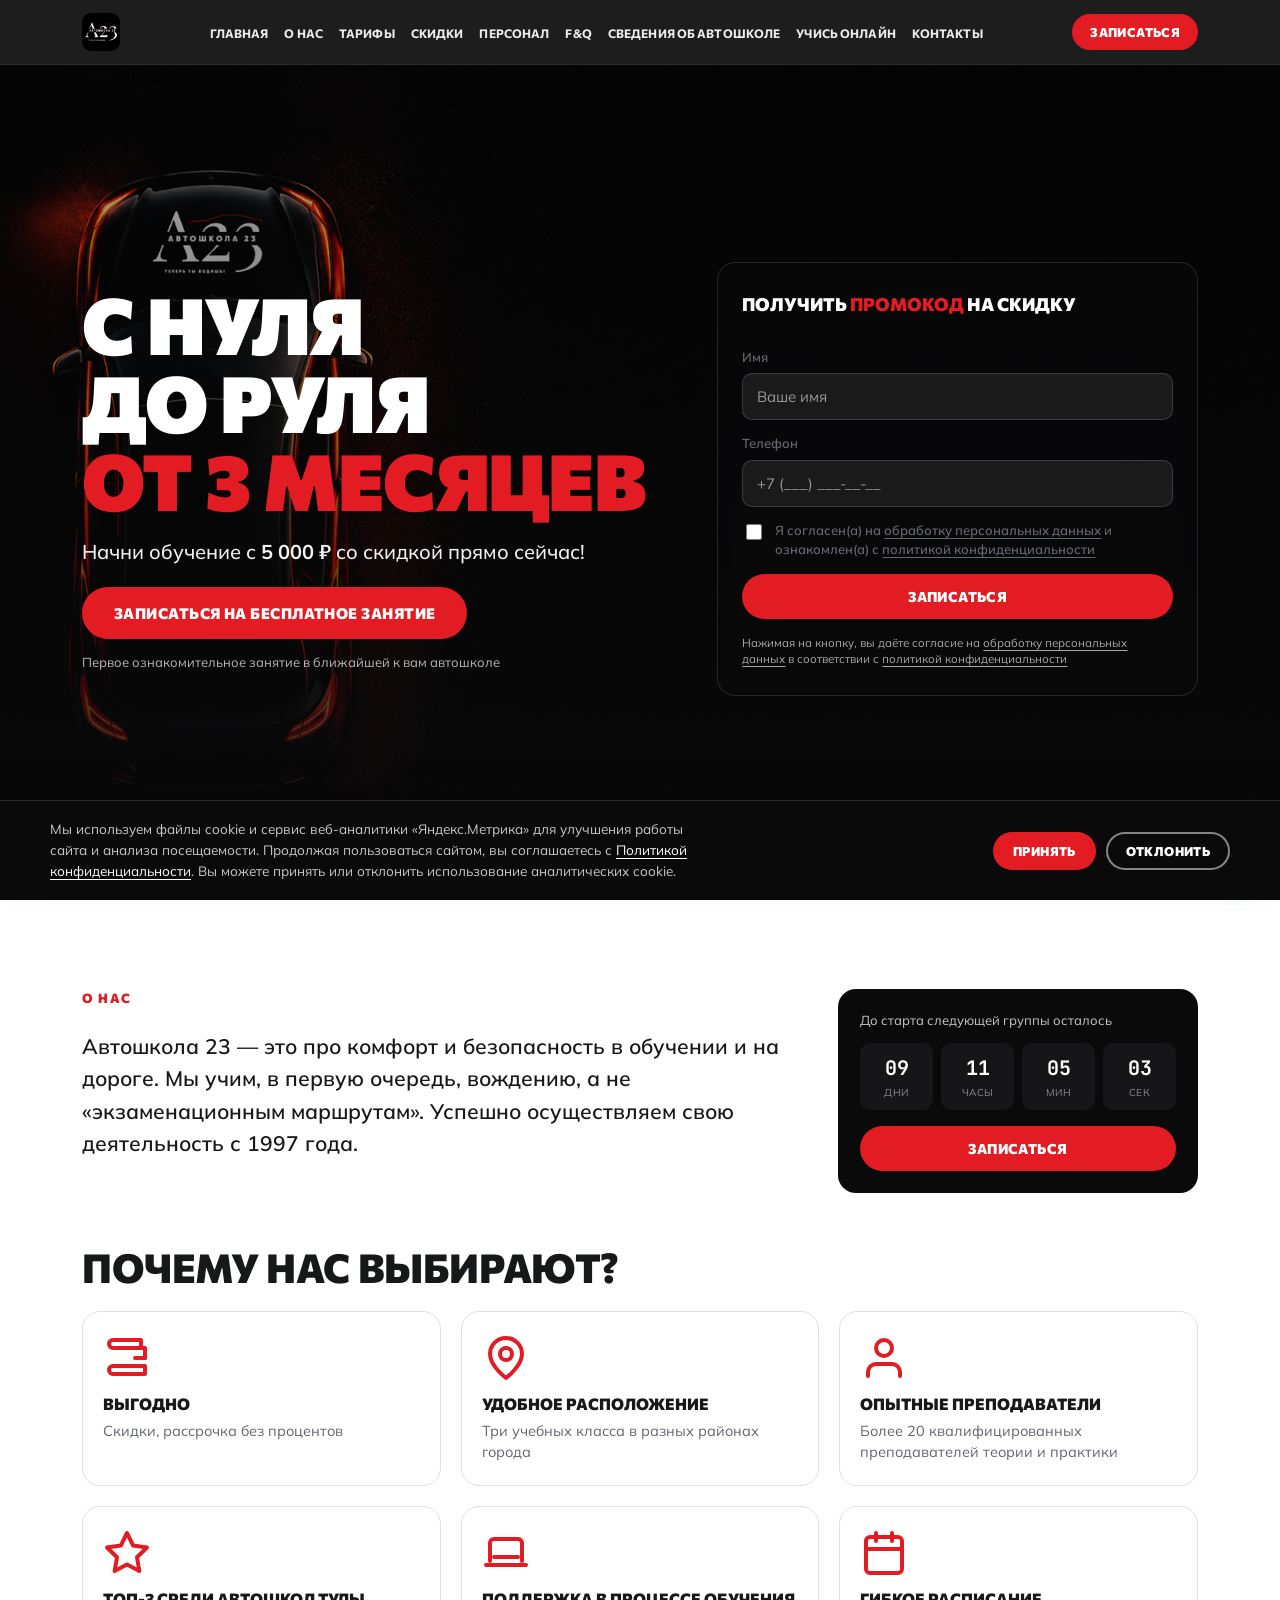
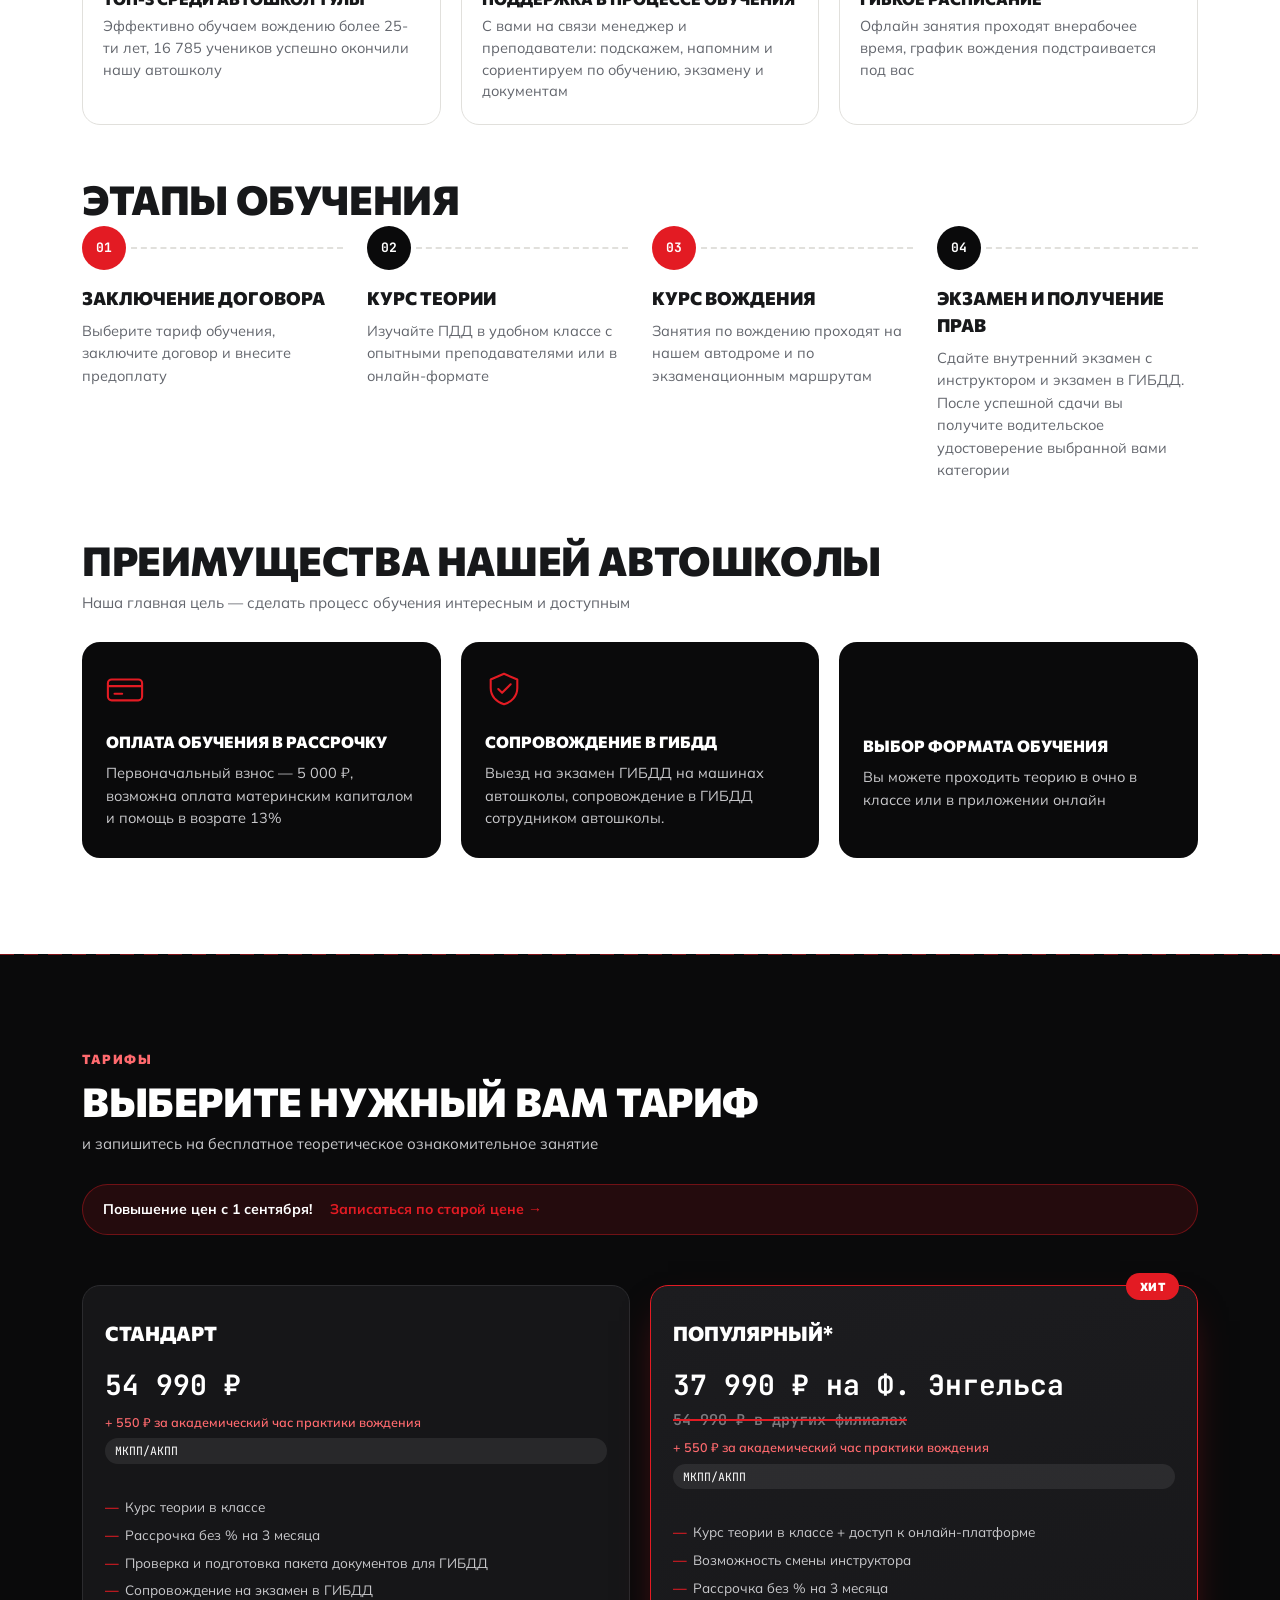
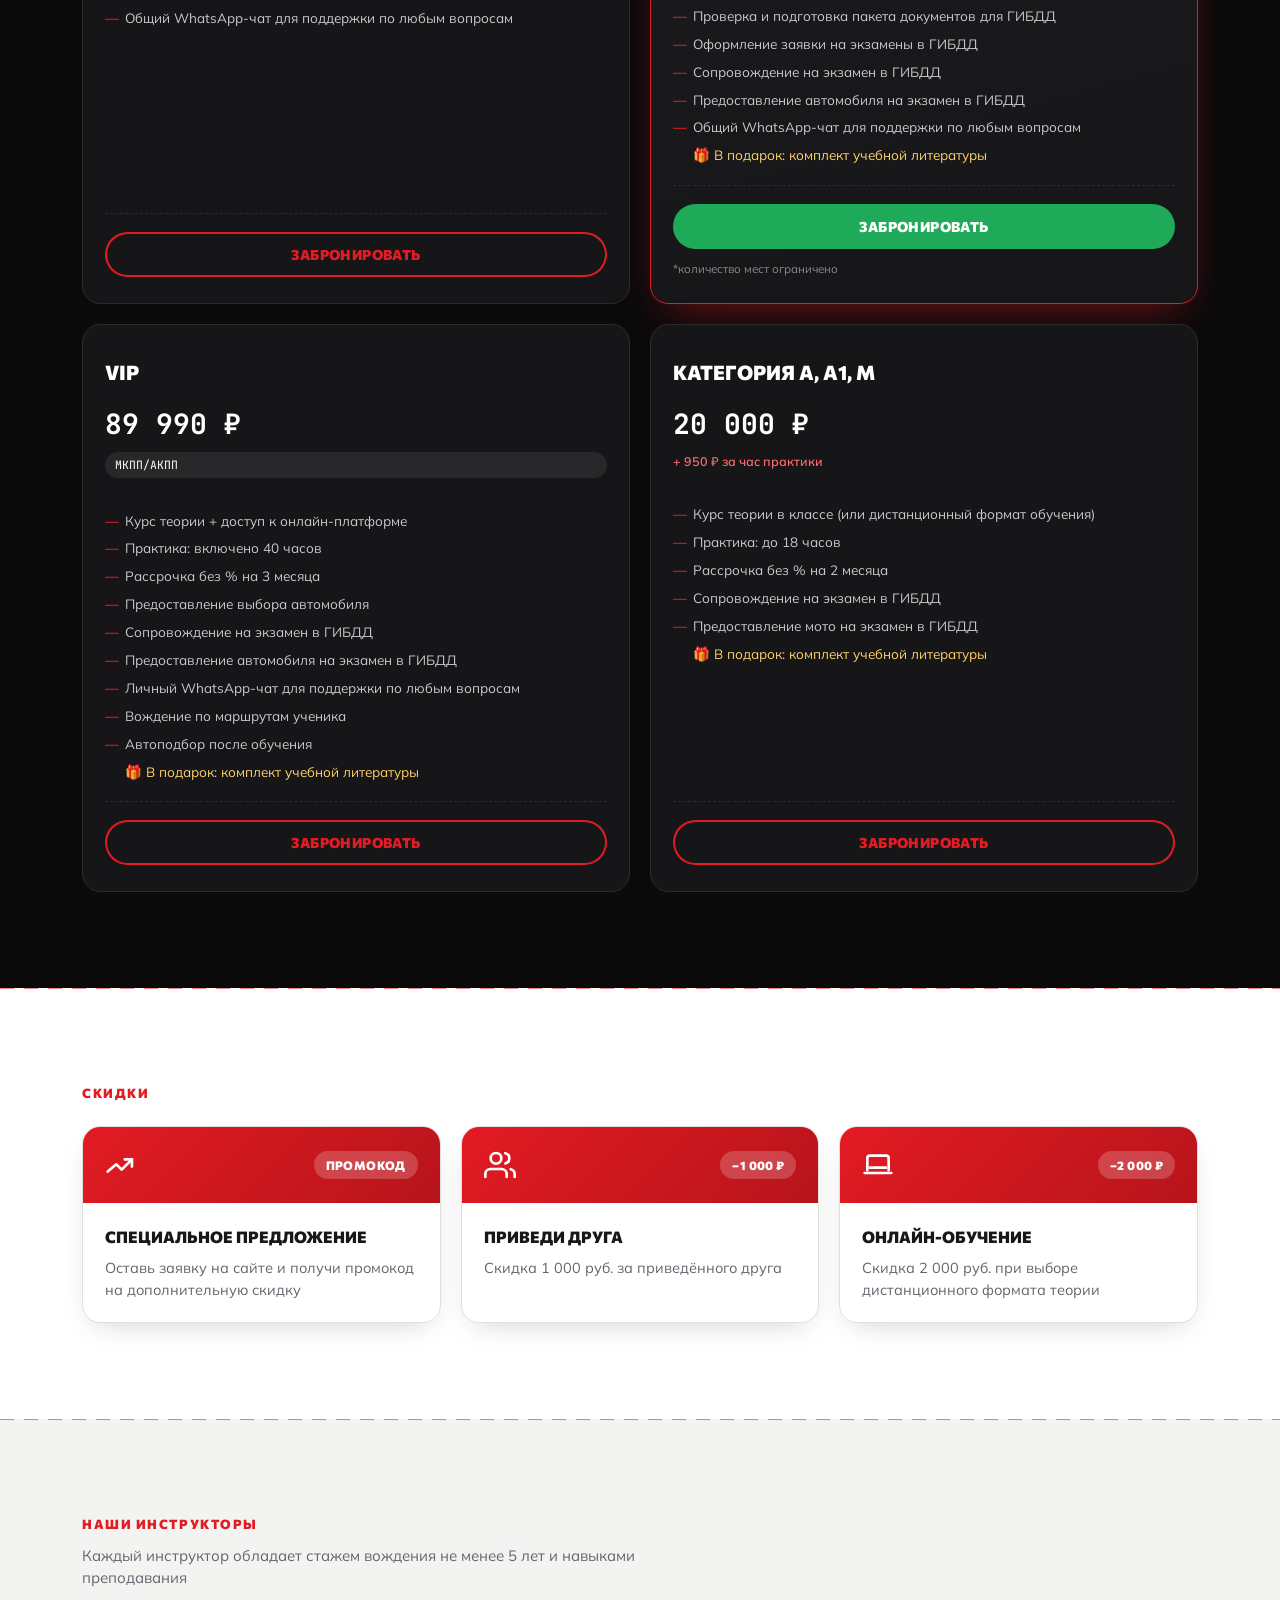
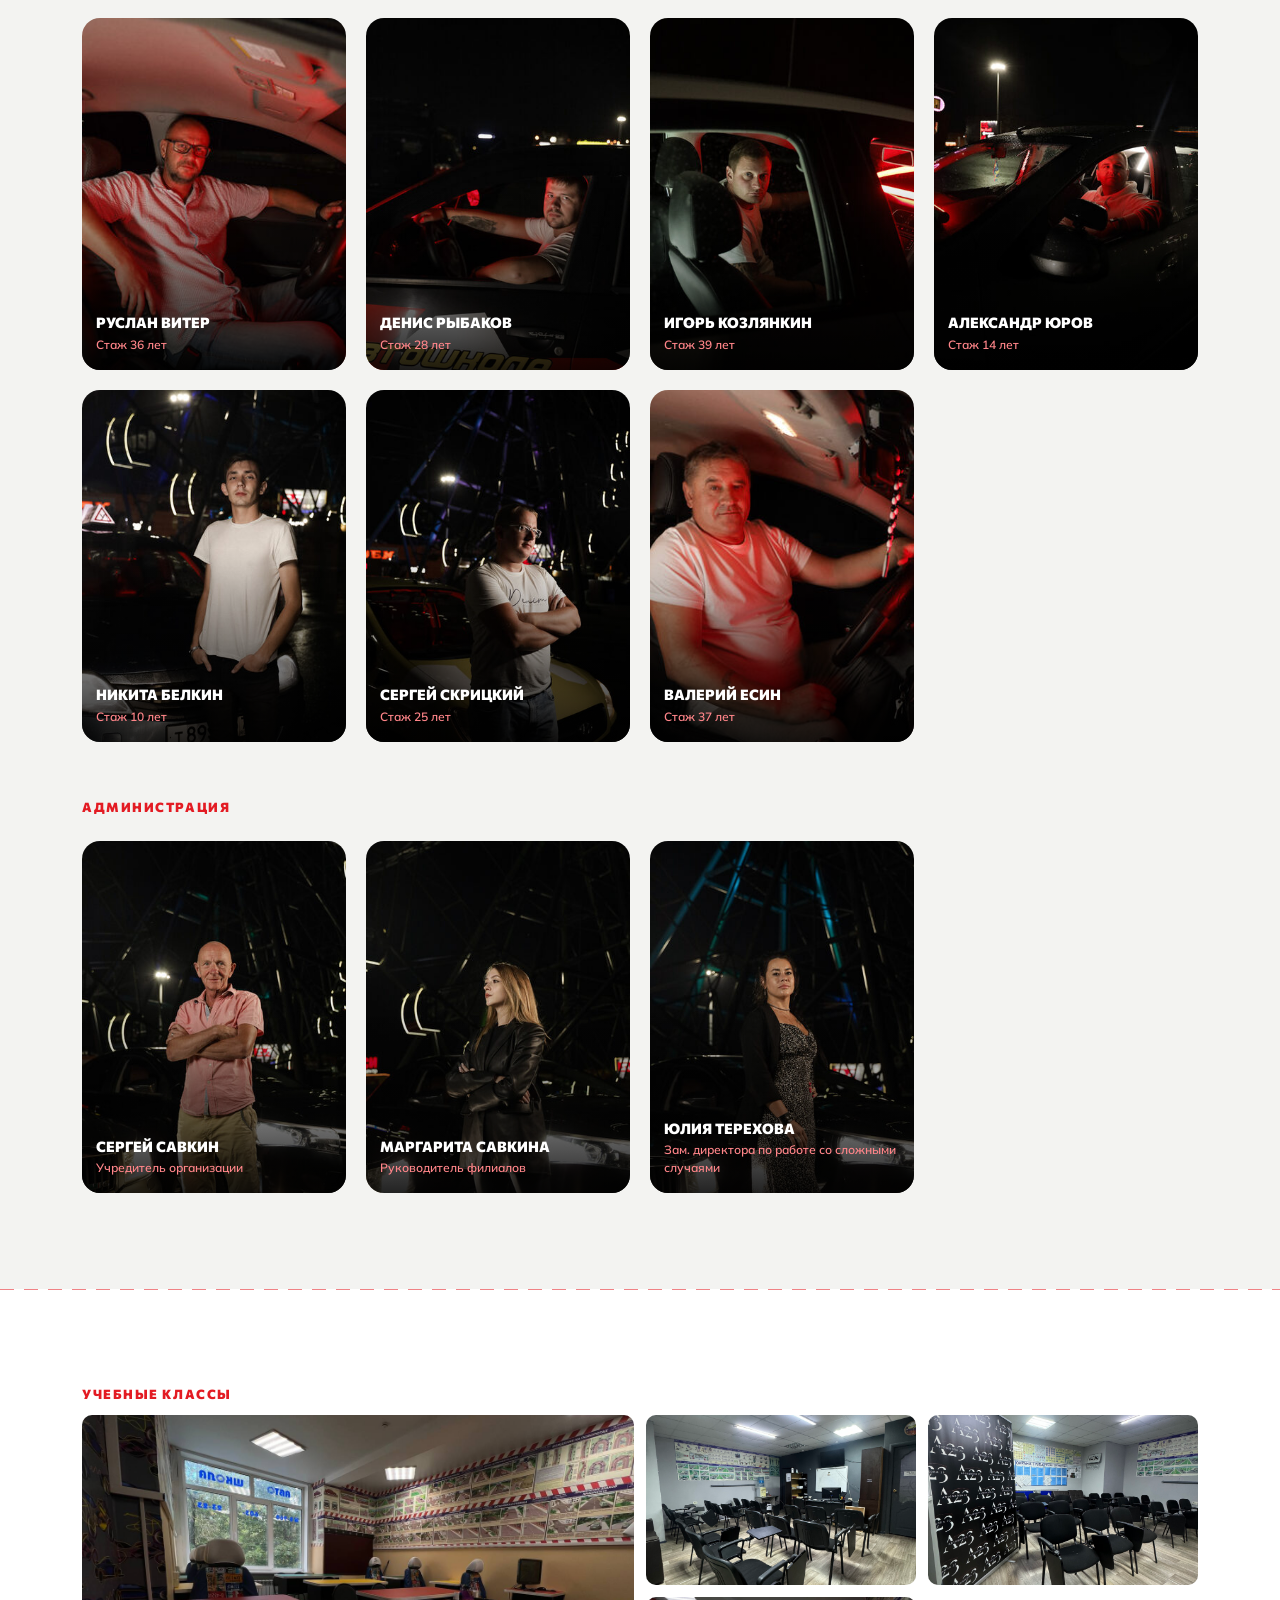
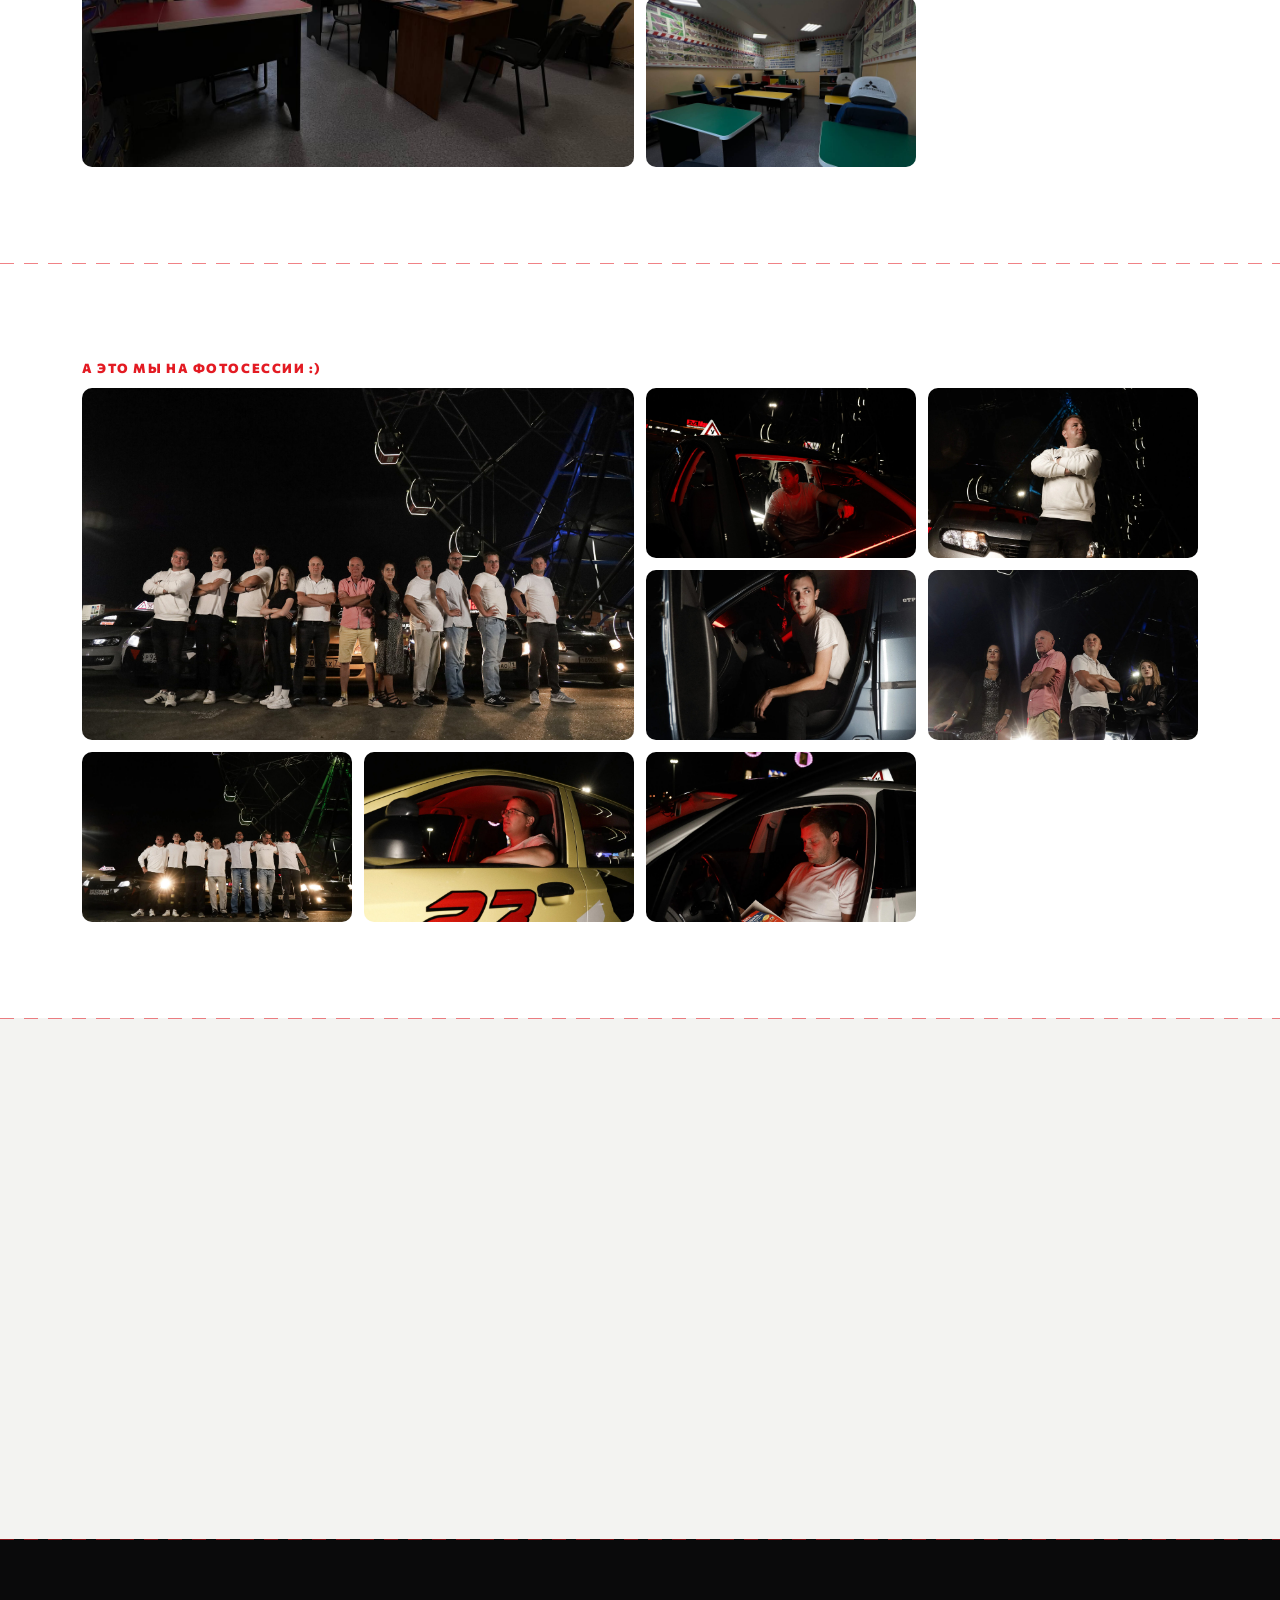
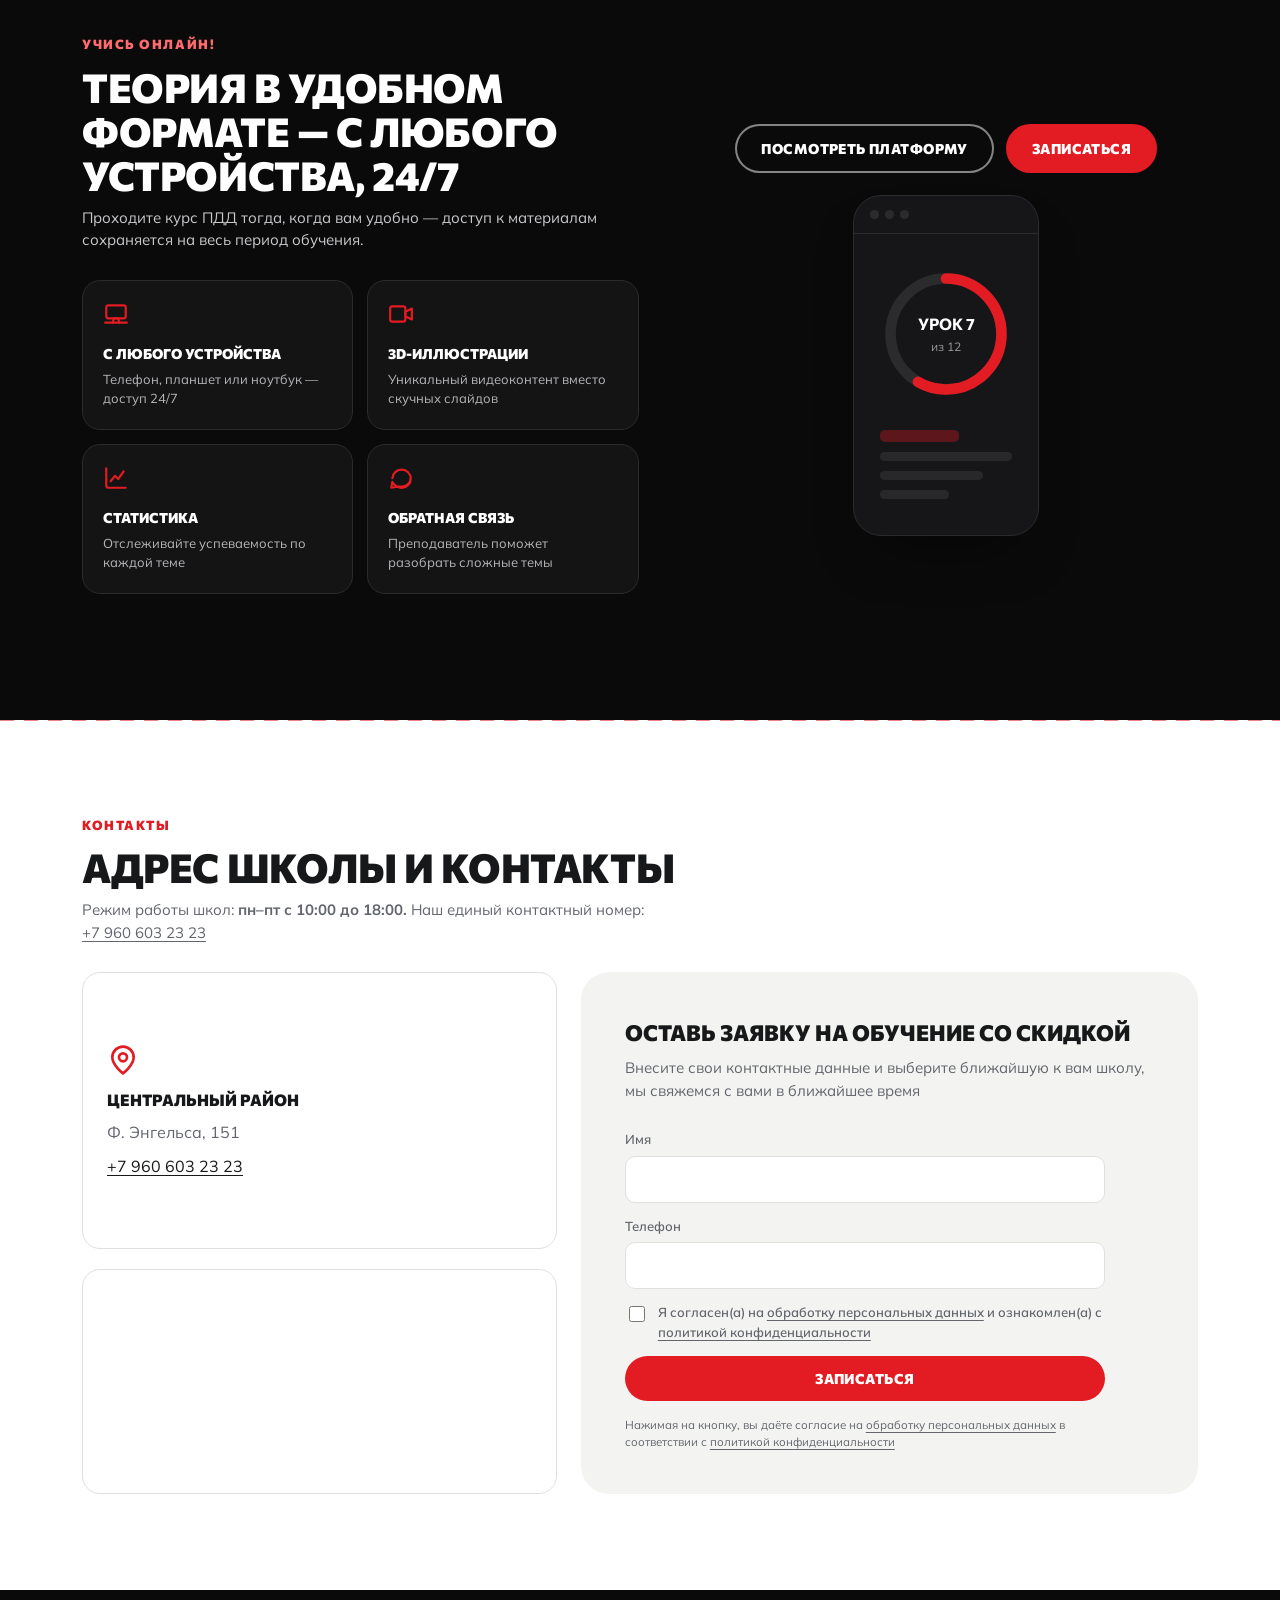
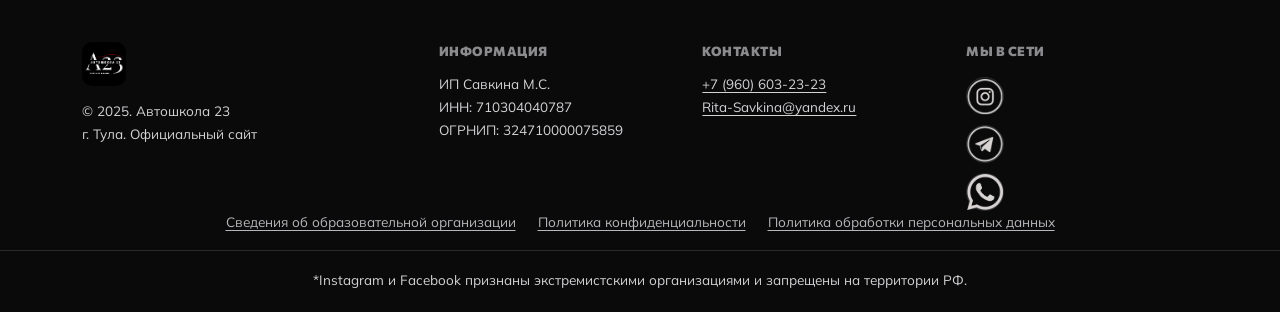
==== index.html @ b5e774eb "Update index.html" ====
<!DOCTYPE html>
<html lang="ru">
<head>
<meta charset="UTF-8">
<meta name="viewport" content="width=device-width, initial-scale=1.0">
<title>Автошкола 23 в Туле. Обучение от 3 000 рублей!</title>
<meta name="description" content="Права категории А, В. Честные цены! Обучение вождению рядом с домом. Рассрочка без переплат. Свой автодром. Высокий % сдачи! Заходи!">

<link rel="icon" type="image/png" sizes="32x32" href="images/favicon/favicon-32x32.png">
<link rel="icon" type="image/png" sizes="16x16" href="images/favicon/favicon-16x16.png">
<link rel="shortcut icon" href="images/favicon/favicon.ico">
<link rel="apple-touch-icon" sizes="180x180" href="images/favicon/apple-touch-icon.png">
<link rel="icon" type="image/png" sizes="192x192" href="images/favicon/android-chrome-192x192.png">
<link rel="icon" type="image/png" sizes="512x512" href="images/favicon/android-chrome-512x512.png">

<link rel="preconnect" href="https://fonts.googleapis.com">
<link rel="preconnect" href="https://fonts.gstatic.com" crossorigin>
<link href="https://fonts.googleapis.com/css2?family=Commissioner:wght@800&family=Mulish:ital,wght@0,400;0,500;0,600;0,700;0,800;0,900;1,600&family=JetBrains+Mono:wght@500;700&display=swap" rel="stylesheet">

<link rel="stylesheet" href="style.css">
</head>
<body>

<!-- ============ ШАПКА / НАВИГАЦИЯ ============ -->
<header class="site-header" id="site-header">
  <div class="container header-row">
    <a href="#home" class="brand" aria-label="Автошкола 23 — на главную">
      <img src="images/logo.png" alt="Автошкола 23" class="brand-logo">
    </a>

    <nav class="nav" id="nav">
      <ul class="nav-list">
        <li><a href="#home" class="nav-link">Главная</a></li>
        <li><a href="#about" class="nav-link">О нас</a></li>
        <li><a href="#tariffs" class="nav-link">Тарифы</a></li>
        <li><a href="#discounts" class="nav-link">Скидки</a></li>
        <li><a href="#instructors" class="nav-link">Персонал</a></li>
        <li><a href="#faq" class="nav-link">F&amp;Q</a></li>
        <li><a href="info.html" class="nav-link">Сведения об автошколе</a></li>
        <li><a href="#online" class="nav-link">Учись онлайн</a></li>
        <li><a href="#contacts" class="nav-link">Контакты</a></li>
      </ul>
    </nav>

    <div class="header-actions">
      <button class="btn btn-red header-cta" data-open-modal="booking">Записаться</button>
      <button class="burger" id="burger" aria-label="Открыть меню" aria-expanded="false">
        <span></span><span></span><span></span>
      </button>
    </div>
  </div>
</header>

<!-- Мобильное меню -->
<div class="mobile-nav" id="mobile-nav">
  <ul>
    <li><a href="#home" class="nav-link">Главная</a></li>
    <li><a href="#about" class="nav-link">О нас</a></li>
    <li><a href="#tariffs" class="nav-link">Тарифы</a></li>
    <li><a href="#discounts" class="nav-link">Скидки</a></li>
    <li><a href="#instructors" class="nav-link">Инструкторы</a></li>
    <li><a href="#faq" class="nav-link">F&amp;Q</a></li>
    <li><a href="info.html" class="nav-link">Сведения об автошколе</a></li>
    <li><a href="#online" class="nav-link">Учись онлайн</a></li>
    <li><a href="#contacts" class="nav-link">Контакты</a></li>
  </ul>
  <div class="mobile-nav-foot">
    <a href="tel:+79606032323">+7 (960) 603-23-23</a>
    <div class="social-row">
      <a href="https://t.me/drivingschool23" aria-label="Telegram" target="_blank" rel="noopener">TG</a>
      <a href="https://wa.me/79606032323" aria-label="WhatsApp" target="_blank" rel="noopener">WA</a>
      <a href="https://instagram.com/autoschool23" aria-label="Instagram" target="_blank" rel="noopener">IG</a>
    </div>
  </div>
</div>
<div class="scrim" id="scrim"></div>

<main>

<!-- ============ ГЛАВНАЯ / HERO ============ -->
<section class="hero" id="home">
  <div class="hero-bg" style="background-image:url('images/hero.png');"></div>
  <div class="hero-overlay"></div>
  <div class="container hero-inner">
    <div class="hero-text">
      <h1 class="hero-title">С НУЛЯ<br>ДО РУЛЯ<br><span class="text-red">ОТ 3 МЕСЯЦЕВ</span></h1>
      <p class="hero-sub">Начни обучение с <strong>5&nbsp;000&nbsp;₽</strong> со скидкой прямо сейчас!</p>
      <button class="btn btn-red btn-lg" data-open-modal="hero">Записаться на бесплатное занятие</button>
      <p class="hero-note">Первое ознакомительное занятие в ближайшей к вам автошколе</p>
    </div>
    <div class="hero-form">
      <form class="lead-form" data-form="hero">
        <h3 class="hero-form-title">ПОЛУЧИТЬ <span class="text-red">ПРОМОКОД</span> НА СКИДКУ</h3>
        <label>Имя<input type="text" name="name" required placeholder="Ваше имя"></label>
        <label>Телефон<input type="tel" name="phone" required placeholder="+7 (___) ___-__-__"></label>
        <label class="checkbox-row"><input type="checkbox" required><span>Я согласен(а) на <a href="personal-data-policy.html" target="_blank" rel="noopener" class="link-underline">обработку персональных данных</a> и ознакомлен(а) с <a href="privacy-policy.html" target="_blank" rel="noopener" class="link-underline">политикой конфиденциальности</a></span></label>
        <button type="submit" class="btn btn-red btn-block">Записаться</button>
        <p class="consent-note">Нажимая на кнопку, вы даёте согласие на <a href="personal-data-policy.html" target="_blank" rel="noopener" class="link-underline">обработку персональных данных</a> в соответствии с <a href="privacy-policy.html" target="_blank" rel="noopener" class="link-underline">политикой конфиденциальности</a></p>
      </form>
    </div>
  </div>
</section>

<!-- ============ О НАС ============ -->
<section class="section" id="about">
  <div class="container reveal about-top">
    <div class="about-intro">
      <p class="eyebrow">О нас</p>
      <p class="lede">Автошкола 23 — это про комфорт и безопасность в обучении и на дороге. Мы учим, в первую очередь, вождению, а не «экзаменационным маршрутам». Успешно осуществляем свою деятельность с 1997&nbsp;года.</p>
    </div>
    <div class="countdown" id="countdown" data-target="">
      <div class="countdown-label">До старта следующей группы осталось</div>
      <div class="countdown-grid">
        <div class="countdown-cell"><span data-cd="days">00</span><small>дни</small></div>
        <div class="countdown-cell"><span data-cd="hours">00</span><small>часы</small></div>
        <div class="countdown-cell"><span data-cd="minutes">00</span><small>мин</small></div>
        <div class="countdown-cell"><span data-cd="seconds">00</span><small>сек</small></div>
      </div>
      <button class="btn btn-red btn-block" data-open-modal="a23">Записаться</button>
    </div>
  </div>

  <div class="container reveal">
    <h2 class="h2">Почему нас выбирают?</h2>
    <div class="grid grid-why">
      <div class="why-card">
        <svg class="why-icon" viewBox="0 0 24 24" fill="none" stroke="#E31B23" stroke-width="2" stroke-linecap="round" stroke-linejoin="round"><path d="M21 12V7H5a2 2 0 0 1 0-4h14v4"/><path d="M21 16v4H5a2 2 0 0 1 0-4h14Z"/><path d="M16 12h5"/></svg>
        <h3>Выгодно</h3>
        <p>Скидки, рассрочка без процентов</p>
      </div>
      <div class="why-card">
        <svg class="why-icon" viewBox="0 0 24 24" fill="none" stroke="#E31B23" stroke-width="2" stroke-linecap="round" stroke-linejoin="round"><path d="M20 10c0 6-8 12-8 12s-8-6-8-12a8 8 0 0 1 16 0Z"/><circle cx="12" cy="10" r="3"/></svg>
        <h3>Удобное расположение</h3>
        <p>Три учебных класса в разных районах города</p>
      </div>
      <div class="why-card">
        <svg class="why-icon" viewBox="0 0 24 24" fill="none" stroke="#E31B23" stroke-width="2" stroke-linecap="round" stroke-linejoin="round"><path d="M20 21v-2a4 4 0 0 0-4-4H8a4 4 0 0 0-4 4v2"/><circle cx="12" cy="7" r="4"/></svg>
        <h3>Опытные преподаватели</h3>
        <p>Более 20 квалифицированных преподавателей теории и практики</p>
      </div>
      <div class="why-card">
        <svg class="why-icon" viewBox="0 0 24 24" fill="none" stroke="#E31B23" stroke-width="2" stroke-linecap="round" stroke-linejoin="round"><polygon points="12 2 15.09 8.26 22 9.27 17 14.14 18.18 21.02 12 17.77 5.82 21.02 7 14.14 2 9.27 8.91 8.26 12 2"/></svg>
        <h3>Топ-3 среди автошкол Тулы</h3>
        <p>Эффективно обучаем вождению более 25-ти лет, 16&nbsp;785 учеников успешно окончили нашу автошколу</p>
      </div>
      <div class="why-card">
        <svg class="why-icon" viewBox="0 0 24 24" fill="none" stroke="#E31B23" stroke-width="2" stroke-linecap="round" stroke-linejoin="round"><path d="M20 16V7a2 2 0 0 0-2-2H6a2 2 0 0 0-2 2v9"/><path d="M2 18h20"/><path d="M6 14h12"/></svg>
        <h3>Поддержка в процессе обучения</h3>
        <p>С вами на связи менеджер и преподаватели: подскажем, напомним и сориентируем по обучению, экзамену и документам</p>
      </div>
      <div class="why-card">
        <svg class="why-icon" viewBox="0 0 24 24" fill="none" stroke="#E31B23" stroke-width="2" stroke-linecap="round" stroke-linejoin="round"><rect x="3" y="4" width="18" height="18" rx="2" ry="2"/><line x1="16" y1="2" x2="16" y2="6"/><line x1="8" y1="2" x2="8" y2="6"/><line x1="3" y1="10" x2="21" y2="10"/></svg>
        <h3>Гибкое расписание</h3>
        <p>Офлайн занятия проходят внерабочее время, график вождения подстраивается под вас</p>
      </div>
    </div>
  </div>

  <div class="container reveal">
    <h2 class="h2">Этапы обучения</h2>
    <ol class="timeline">
      <li class="timeline-step">
        <span class="timeline-num">01</span>
        <h3>Заключение договора</h3>
        <p>Выберите тариф обучения, заключите договор и внесите предоплату</p>
      </li>
      <li class="timeline-step">
        <span class="timeline-num">02</span>
        <h3>Курс теории</h3>
        <p>Изучайте ПДД в удобном классе с опытными преподавателями или в онлайн-формате</p>
      </li>
      <li class="timeline-step">
        <span class="timeline-num">03</span>
        <h3>Курс вождения</h3>
        <p>Занятия по вождению проходят на нашем автодроме и по экзаменационным маршрутам</p>
      </li>
      <li class="timeline-step">
        <span class="timeline-num">04</span>
        <h3>Экзамен и получение прав</h3>
        <p>Сдайте внутренний экзамен с инструктором и экзамен в ГИБДД. После успешной сдачи вы получите водительское удостоверение выбранной вами категории</p>
      </li>
    </ol>
  </div>

  <div class="container reveal">
    <h2 class="h2">Преимущества нашей автошколы</h2>
    <p class="section-sub">Наша главная цель — сделать процесс обучения интересным и доступным</p>
    <div class="grid grid-advantages">
      <div class="advantage-card">
        <svg class="adv-icon" viewBox="0 0 40 40" fill="none"><rect x="2" y="10" width="36" height="22" rx="4" stroke="#E31B23" stroke-width="2.2"/><path d="M2 17H38" stroke="#E31B23" stroke-width="2.2"/><path d="M9 25H17" stroke="#E31B23" stroke-width="2.2" stroke-linecap="round"/></svg>
        <h3>Оплата обучения в рассрочку</h3>
        <p>Первоначальный взнос — 5 000 ₽, возможна оплата материнским капиталом и помощь в возрате 13%</p>
      </div>
      <div class="advantage-card">
        <svg class="adv-icon" viewBox="0 0 40 40" fill="none"><path d="M20 4L34 10V19C34 27.5 28 33.8 20 36C12 33.8 6 27.5 6 19V10L20 4Z" stroke="#E31B23" stroke-width="2.2" stroke-linejoin="round"/><path d="M14 20L18 24L27 15" stroke="#E31B23" stroke-width="2.2" stroke-linecap="round" stroke-linejoin="round"/></svg>
        <h3>Сопровождение в ГИБДД</h3>
        <p>Выезд на экзамен ГИБДД на машинах автошколы, сопровождение в ГИБДД сотрудником автошколы.</p>
      </div>
      <div class="advantage-card">
        <svg class="why-icon" viewBox="0 0 40 40" fill="none"><rect x="2" y="10" width="36" height="22" rx="4"  stroke-linecap="round" stroke-linejoin="round"><rect x="3" y="4" width="18" height="18" rx="2" ry="2"/><line x1="16" y1="2" x2="16" y2="6"/><line x1="8" y1="2" x2="8" y2="6"/><line x1="3" y1="10" x2="21" y2="10"/></svg>
        <h3>Выбор формата обучения</h3>
        <p>Вы можете проходить теорию в очно в классе или в приложении онлайн</p>
      </div>
    </div>
  </div>
</section>

<!-- ============ ТАРИФЫ ============ -->
<section class="section section-dark" id="tariffs">
  <div class="container reveal">
    <p class="eyebrow eyebrow-light">Тарифы</p>
    <h2 class="h2 h2-light">Выберите нужный вам тариф</h2>
    <p class="section-sub section-sub-light">и запишитесь на бесплатное теоретическое ознакомительное занятие</p>

    <div class="price-banner">
      <strong>Повышение цен с 1 сентября!</strong>
      <a href="#tariffs" class="link-red" data-open-modal="oldprice">Записаться по старой цене →</a>
    </div>

    <div class="tariff-wrap">
      <button class="tariff-arrow tariff-arrow--prev" aria-label="Предыдущий тариф">‹</button>
      <div class="tariff-scroll" id="tariff-scroll">
        <div class="grid grid-tariffs" id="tariff-track">

        <article class="tariff-card">
          <div class="tariff-head">
            <h3>Стандарт</h3>
          </div>
          <div class="tariff-pricing">
            <div class="tariff-price">54 990 ₽</div>
            <span class="tariff-note">+ 550 ₽ за академический час практики вождения</span>
            <span class="tariff-tag">МКПП/АКПП</span>
          </div>
          <ul class="tariff-list">
            <li>Курс теории в классе</li>
            <li>Рассрочка без % на 3 месяца</li>
            <li>Проверка и подготовка пакета документов для ГИБДД</li>
            <li>Сопровождение на экзамен в ГИБДД</li>
            <li>Общий WhatsApp-чат для поддержки по любым вопросам</li>
          </ul>
          <div class="tariff-foot">
            <button class="btn btn-outline-red btn-block" data-open-modal="a23">Забронировать</button>
          </div>
        </article>

        <article class="tariff-card tariff-card--featured">
          <span class="tariff-badge tariff-badge--right">ХИТ</span>
          <div class="tariff-head">
            <h3>Популярный*</h3>
          </div>
          <div class="tariff-pricing">
            <div class="tariff-price">37 990 ₽ на Ф. Энгельса</div>
            <div class="tariff-price-old">54 990 ₽ в других филиалах</div>
            <span class="tariff-note">+ 550 ₽ за академический час практики вождения</span>
            <span class="tariff-tag">МКПП/АКПП</span>
          </div>
          <ul class="tariff-list">
            <li>Курс теории в классе + доступ к онлайн-платформе</li>
            <li>Возможность смены инструктора</li>
            <li>Рассрочка без % на 3 месяца</li>
            <li>Проверка и подготовка пакета документов для ГИБДД</li>
            <li>Оформление заявки на экзамены в ГИБДД</li>
            <li>Сопровождение на экзамен в ГИБДД</li>
            <li>Предоставление автомобиля на экзамен в ГИБДД</li>
            <li>Общий WhatsApp-чат для поддержки по любым вопросам</li>
            <li class="tariff-gift">🎁 В подарок: комплект учебной литературы</li>
          </ul>
          <div class="tariff-foot">
            <button class="btn btn-green btn-block" data-open-modal="a23">Забронировать</button>
          </div>
          <p class="tariff-fine">*количество мест ограничено</p>
        </article>

        <article class="tariff-card">
          <div class="tariff-head">
            <h3>VIP</h3>
          </div>
          <div class="tariff-pricing">
            <div class="tariff-price">89 990 ₽</div>
            <span class="tariff-tag">МКПП/АКПП</span>
          </div>
          <ul class="tariff-list">
            <li>Курс теории + доступ к онлайн-платформе</li>
            <li>Практика: включено 40 часов</li>
            <li>Рассрочка без % на 3 месяца</li>
            <li>Предоставление выбора автомобиля</li>
            <li>Сопровождение на экзамен в ГИБДД</li>
            <li>Предоставление автомобиля на экзамен в ГИБДД</li>
            <li>Личный WhatsApp-чат для поддержки по любым вопросам</li>
            <li>Вождение по маршрутам ученика</li>
            <li>Автоподбор после обучения</li>
            <li class="tariff-gift">🎁 В подарок: комплект учебной литературы</li>
          </ul>
          <div class="tariff-foot">
            <button class="btn btn-outline-red btn-block" data-open-modal="a23">Забронировать</button>
          </div>
        </article>

        <article class="tariff-card">
          <div class="tariff-head">
            <h3>Категория А, А1, М</h3>
          </div>
          <div class="tariff-pricing">
            <div class="tariff-price">20 000 ₽</div>
            <span class="tariff-note">+ 950 ₽ за час практики</span>
          </div>
          <ul class="tariff-list">
            <li>Курс теории в классе (или дистанционный формат обучения)</li>
            <li>Практика: до 18 часов</li>
            <li>Рассрочка без % на 2 месяца</li>
            <li>Сопровождение на экзамен в ГИБДД</li>
            <li>Предоставление мото на экзамен в ГИБДД</li>
            <li class="tariff-gift">🎁 В подарок: комплект учебной литературы</li>
          </ul>
          <div class="tariff-foot">
            <button class="btn btn-outline-red btn-block" data-open-modal="a23">Забронировать</button>
          </div>
        </article>

      </div>
      </div>
      <button class="tariff-arrow tariff-arrow--next" aria-label="Следующий тариф">›</button>
    </div>
    <div class="tariff-dots" id="tariff-dots"></div>
    <p class="scroll-hint">← смахните, чтобы увидеть все тарифы →</p>
  </div>
</section>

<!-- ============ СКИДКИ ============ -->
<section class="section" id="discounts">
  <div class="container reveal">
    <p class="eyebrow">Скидки</p>
    <div class="grid grid-discounts">
      <div class="discount-card">
        <div class="discount-top">
          <svg class="discount-icon" viewBox="0 0 24 24" fill="none" stroke="#fff" stroke-width="2" stroke-linecap="round" stroke-linejoin="round"><path d="M20.2 7.8l-7.7 7.7-4-4L2 16.9"/><path d="M14.8 7.8h5.4v5.4"/></svg>
          <span class="discount-badge">Промокод</span>
        </div>
        <div class="discount-body">
          <h3>Специальное предложение</h3>
          <p>Оставь заявку на сайте и получи промокод на дополнительную скидку</p>
        </div>
      </div>
      <div class="discount-card">
        <div class="discount-top">
          <svg class="discount-icon" viewBox="0 0 24 24" fill="none" stroke="#fff" stroke-width="2" stroke-linecap="round" stroke-linejoin="round"><path d="M17 21v-2a4 4 0 0 0-4-4H5a4 4 0 0 0-4 4v2"/><circle cx="9" cy="7" r="4"/><path d="M23 21v-2a4 4 0 0 0-3-3.87"/><path d="M16 3.13a4 4 0 0 1 0 7.75"/></svg>
          <span class="discount-badge">−1 000 ₽</span>
        </div>
        <div class="discount-body">
          <h3>Приведи друга</h3>
          <p>Скидка 1&nbsp;000 руб. за приведённого друга</p>
        </div>
      </div>
      <div class="discount-card">
        <div class="discount-top">
          <svg class="discount-icon" viewBox="0 0 24 24" fill="none" stroke="#fff" stroke-width="2" stroke-linecap="round" stroke-linejoin="round"><path d="M20 16V7a2 2 0 0 0-2-2H6a2 2 0 0 0-2 2v9"/><path d="M2 18h20"/><path d="M6 14h12"/></svg>
          <span class="discount-badge">−2 000 ₽</span>
        </div>
        <div class="discount-body">
          <h3>Онлайн-обучение</h3>
          <p>Скидка 2&nbsp;000 руб. при выборе дистанционного формата теории</p>
        </div>
      </div>
    </div>
  </div>
</section>

<!-- ============ ИНСТРУКТОРЫ ============ -->
<section class="section section-tint" id="instructors">
  <div class="container reveal">
    <p class="eyebrow">Наши инструкторы</p>
    <p class="section-sub">Каждый инструктор обладает стажем вождения не менее 5 лет и навыками преподавания</p>

    <div class="grid grid-people">
      <figure class="person-card" data-full="images/instructors/ruslan-viter.jpg" tabindex="0" role="button" aria-label="Открыть фото Руслан Витер">
        <img src="images/instructors/ruslan-viter.jpg" alt="Руслан Витер" loading="lazy" onerror="this.closest('.person-card').classList.add('no-photo')">
        <figcaption><span class="person-name">Руслан Витер</span><span class="person-role">Стаж 36 лет</span></figcaption>
      </figure>
      <figure class="person-card" data-full="images/instructors/denis-rybakov.jpg" tabindex="0" role="button" aria-label="Открыть фото Денис Рыбаков">
        <img src="images/instructors/denis-rybakov.jpg" alt="Денис Рыбаков" loading="lazy" onerror="this.closest('.person-card').classList.add('no-photo')">
        <figcaption><span class="person-name">Денис Рыбаков</span><span class="person-role">Стаж 28 лет</span></figcaption>
      </figure>
      <figure class="person-card" data-full="images/instructors/igor-kozlyankin.jpg" tabindex="0" role="button" aria-label="Открыть фото Игорь Козлянкин">
        <img src="images/instructors/igor-kozlyankin.jpg" alt="Игорь Козлянкин" loading="lazy" onerror="this.closest('.person-card').classList.add('no-photo')">
        <figcaption><span class="person-name">Игорь Козлянкин</span><span class="person-role">Стаж 39 лет</span></figcaption>
      </figure>
      <figure class="person-card" data-full="images/instructors/aleksandr-yurov.jpg" tabindex="0" role="button" aria-label="Открыть фото Александр Юров">
        <img src="images/instructors/aleksandr-yurov.jpg" alt="Александр Юров" loading="lazy" onerror="this.closest('.person-card').classList.add('no-photo')">
        <figcaption><span class="person-name">Александр Юров</span><span class="person-role">Стаж 14 лет</span></figcaption>
      </figure>
      <figure class="person-card" data-full="images/instructors/nikita-belkin.jpg" tabindex="0" role="button" aria-label="Открыть фото Никита Белкин">
        <img src="images/instructors/nikita-belkin.jpg" alt="Никита Белкин" loading="lazy" onerror="this.closest('.person-card').classList.add('no-photo')">
        <figcaption><span class="person-name">Никита Белкин</span><span class="person-role">Стаж 10 лет</span></figcaption>
      </figure>
      <figure class="person-card" data-full="images/instructors/sergey-skritskiy.jpg" tabindex="0" role="button" aria-label="Открыть фото Сергей Скрицкий">
        <img src="images/instructors/sergey-skritskiy.jpg" alt="Сергей Скрицкий" loading="lazy" onerror="this.closest('.person-card').classList.add('no-photo')">
        <figcaption><span class="person-name">Сергей Скрицкий</span><span class="person-role">Стаж 25 лет</span></figcaption>
      </figure>
      <figure class="person-card" data-full="images/instructors/valeriy-esin.jpg" tabindex="0" role="button" aria-label="Открыть фото Валерий Есин">
        <img src="images/instructors/valeriy-esin.jpg" alt="Валерий Есин" loading="lazy" onerror="this.closest('.person-card').classList.add('no-photo')">
        <figcaption><span class="person-name">Валерий Есин</span><span class="person-role">Стаж 37 лет</span></figcaption>
      </figure>
    </div>

    <p class="eyebrow admin-eyebrow">Администрация</p>
    <div class="grid grid-people">
      <figure class="person-card" data-full="images/admin/sergey-savkin.jpg" tabindex="0" role="button" aria-label="Открыть фото Сергей Савкин">
        <img src="images/admin/sergey-savkin.jpg" alt="Сергей Савкин" loading="lazy" onerror="this.closest('.person-card').classList.add('no-photo')">
        <figcaption><span class="person-name">Сергей Савкин</span><span class="person-role">Учредитель организации</span></figcaption>
      </figure>
      <figure class="person-card" data-full="images/admin/margarita-savkina.jpg" tabindex="0" role="button" aria-label="Открыть фото Маргарита Савкина">
        <img src="images/admin/margarita-savkina.jpg" alt="Маргарита Савкина" loading="lazy" onerror="this.closest('.person-card').classList.add('no-photo')">
        <figcaption><span class="person-name">Маргарита Савкина</span><span class="person-role">Руководитель филиалов</span></figcaption>
      </figure>
      <figure class="person-card" data-full="images/admin/yuliya-terekhova.jpg" tabindex="0" role="button" aria-label="Открыть фото Юлия Терехова">
        <img src="images/admin/yuliya-terekhova.jpg" alt="Юлия Терехова" loading="lazy" onerror="this.closest('.person-card').classList.add('no-photo')">
        <figcaption><span class="person-name">Юлия Терехова</span><span class="person-role">Зам. директора по работе со сложными случаями</span></figcaption>
      </figure>
    </div>
  </div>
</section>

<!-- ============ УЧЕБНЫЕ КЛАССЫ (ГАЛЕРЕЯ) ============ -->
<section class="section" id="classrooms">
  <div class="container reveal">
    <p class="eyebrow">Учебные классы</p>
    <div class="bento-gallery" id="lightbox-gallery">
      <button class="bento-item bento-item--big" data-full="images/classrooms/1.jpg">
        <img src="images/classrooms/1.jpg" alt="Учебный класс автошколы 23" loading="lazy" onerror="this.closest('.bento-item').classList.add('no-photo')">
      </button>
      <button class="bento-item" data-full="images/classrooms/2.jpg">
        <img src="images/classrooms/2.jpg" alt="Учебный класс автошколы 23" loading="lazy" onerror="this.closest('.bento-item').classList.add('no-photo')">
      </button>
      <button class="bento-item" data-full="images/classrooms/3.jpg">
        <img src="images/classrooms/3.jpg" alt="Учебный класс автошколы 23" loading="lazy" onerror="this.closest('.bento-item').classList.add('no-photo')">
      </button>
      <button class="bento-item" data-full="images/classrooms/4.jpg">
        <img src="images/classrooms/4.jpg" alt="Учебный класс автошколы 23" loading="lazy" onerror="this.closest('.bento-item').classList.add('no-photo')">
      </button>
    </div>
  </div>
</section>

<!-- ============ ФОТОСЕССИЯ ============ -->
<section class="section" id="photoshoot">
  <div class="container reveal">
    <p class="eyebrow">А это мы на фотосессии :)</p>
    <div class="bento-gallery" id="lightbox-gallery-2">
      <button class="bento-item bento-item--big" data-full="images/photoshoot/1.jpg">
        <img src="images/photoshoot/1.jpg" alt="Фотосессия автошколы 23" loading="lazy" onerror="this.closest('.bento-item').classList.add('no-photo')">
      </button>
      <button class="bento-item" data-full="images/photoshoot/2.jpg">
        <img src="images/photoshoot/2.jpg" alt="Фотосессия автошколы 23" loading="lazy" onerror="this.closest('.bento-item').classList.add('no-photo')">
      </button>
      <button class="bento-item" data-full="images/photoshoot/3.jpg">
        <img src="images/photoshoot/3.jpg" alt="Фотосессия автошколы 23" loading="lazy" onerror="this.closest('.bento-item').classList.add('no-photo')">
      </button>
      <button class="bento-item" data-full="images/photoshoot/4.jpg">
        <img src="images/photoshoot/4.jpg" alt="Фотосессия автошколы 23" loading="lazy" onerror="this.closest('.bento-item').classList.add('no-photo')">
      </button>
      <button class="bento-item" data-full="images/photoshoot/5.jpg">
        <img src="images/photoshoot/5.jpg" alt="Фотосессия автошколы 23" loading="lazy" onerror="this.closest('.bento-item').classList.add('no-photo')">
      </button>
      <button class="bento-item" data-full="images/photoshoot/6.jpg">
        <img src="images/photoshoot/6.jpg" alt="Фотосессия автошколы 23" loading="lazy" onerror="this.closest('.bento-item').classList.add('no-photo')">
      </button><button class="bento-item" data-full="images/photoshoot/7.jpg">
        <img src="images/photoshoot/7.jpg" alt="Фотосессия автошколы 23" loading="lazy" onerror="this.closest('.bento-item').classList.add('no-photo')">
      </button>
      <button class="bento-item" data-full="images/photoshoot/8.jpg">
        <img src="images/photoshoot/8.jpg" alt="Фотосессия автошколы 23" loading="lazy" onerror="this.closest('.bento-item').classList.add('no-photo')">
      </button>
    </div>
  </div>
</section>

<!-- ============ FAQ ============ -->
<section class="section section-tint" id="faq">
  <div class="container reveal">
    <p class="eyebrow">FAQ</p>
    <p class="section-sub">Ответы на самые частые вопросы</p>

    <div class="accordion">
      <div class="accordion-item">
        <button class="accordion-trigger">Как проходит обучение?<span class="accordion-plus"></span></button>
        <div class="accordion-panel">
          <p>Обучение проходит в 4 этапа: заключение договора и внесение предоплаты, курс теории (в классе или онлайн), курс вождения на автодроме и по экзаменационным маршрутам, затем внутренний экзамен с инструктором и экзамен в ГИБДД.</p>
        </div>
      </div>
      <div class="accordion-item">
        <button class="accordion-trigger">Как проходит дистанционное обучение?<span class="accordion-plus"></span></button>
        <div class="accordion-panel">
          <p>Теория доступна в онлайн-формате: уникальный контент с 3D-иллюстрациями, статистика успеваемости и обратная связь от преподавателя — с любого устройства, 24/7. Посмотреть платформу можно в разделе «Учись онлайн».</p>
        </div>
      </div>
      <div class="accordion-item">
        <button class="accordion-trigger">На каких автомобилях проходит обучение?<span class="accordion-plus"></span></button>
        <div class="accordion-panel">
          <p>Обучение проходит на автомобилях с механической и автоматической коробкой передач (МКПП/АКПП) — формат уточняется при заключении договора и выборе тарифа.</p>
        </div>
      </div>
      <div class="accordion-item">
        <button class="accordion-trigger">Со скольки лет можно учиться?<span class="accordion-plus"></span></button>
        <div class="accordion-panel">
          <p>Возрастные условия зависят от выбранной категории (А, А1, М или В). Уточните точный возраст для вашего случая у менеджера — оставьте заявку на бесплатное занятие, и мы всё расскажем.</p>
        </div>
      </div>
      <div class="accordion-item">
        <button class="accordion-trigger">Есть ли у вас скидки или акции?<span class="accordion-plus"></span></button>
        <div class="accordion-panel">
          <p>Да: промокод на дополнительную скидку за заявку с сайта, 1&nbsp;000&nbsp;₽ за приведённого друга и 2&nbsp;000&nbsp;₽ при выборе дистанционного формата теории. Подробнее — в разделе «Скидки».</p>
        </div>
      </div>
    </div>

    <p class="faq-more">Остались вопросы? Спроси нас в мессенджерах —
      <a href="https://t.me/drivingschool23" class="link-underline" target="_blank" rel="noopener">Telegram</a> ·
      <a href="https://wa.me/79606032323" class="link-underline" target="_blank" rel="noopener">WhatsApp</a>
    </p>
  </div>
</section>

<!-- ============ УЧИСЬ ОНЛАЙН ============ -->
<section class="section section-dark" id="online">
  <div class="container online-grid reveal">
    <div class="online-copy">
      <p class="eyebrow eyebrow-light">Учись онлайн!</p>
      <h2 class="h2 h2-light">Теория в удобном формате — с любого устройства, 24/7</h2>
      <p class="section-sub section-sub-light">Проходите курс ПДД тогда, когда вам удобно — доступ к материалам сохраняется на весь период обучения.</p>

      <div class="online-feature-grid">
        <div class="online-feature-card">
          <svg class="online-feature-icon" viewBox="0 0 24 24" fill="none" stroke="#E31B23" stroke-width="2" stroke-linecap="round" stroke-linejoin="round"><rect x="3" y="4" width="18" height="12" rx="2"/><path d="M2 20h20"/><path d="M9 20l1-4h4l1 4"/></svg>
          <h3>С любого устройства</h3>
          <p>Телефон, планшет или ноутбук — доступ 24/7</p>
        </div>
        <div class="online-feature-card">
          <svg class="online-feature-icon" viewBox="0 0 24 24" fill="none" stroke="#E31B23" stroke-width="2" stroke-linecap="round" stroke-linejoin="round"><rect x="2" y="5" width="14" height="14" rx="2"/><path d="M16 10l6-3v10l-6-3z"/></svg>
          <h3>3D-иллюстрации</h3>
          <p>Уникальный видеоконтент вместо скучных слайдов</p>
        </div>
        <div class="online-feature-card">
          <svg class="online-feature-icon" viewBox="0 0 24 24" fill="none" stroke="#E31B23" stroke-width="2" stroke-linecap="round" stroke-linejoin="round"><path d="M3 3v16a2 2 0 0 0 2 2h16"/><path d="M7 15l4-5 3 3 5-7"/></svg>
          <h3>Статистика</h3>
          <p>Отслеживайте успеваемость по каждой теме</p>
        </div>
        <div class="online-feature-card">
          <svg class="online-feature-icon" viewBox="0 0 24 24" fill="none" stroke="#E31B23" stroke-width="2" stroke-linecap="round" stroke-linejoin="round"><path d="M21 11.5a8.38 8.38 0 0 1-8.5 8.4A8.4 8.4 0 0 1 4 15.6L3 21l5.4-1a8.4 8.4 0 0 0 4.1 1.1 8.38 8.38 0 0 0 8.5-8.4 8.38 8.38 0 0 0-8.5-8.4A8.38 8.38 0 0 0 4 12.2"/></svg>
          <h3>Обратная связь</h3>
          <p>Преподаватель поможет разобрать сложные темы</p>
        </div>
      </div>
    </div>

    <div class="online-visual-wrap">
      <div class="online-actions">
        <a href="https://drivingschool-23.autoschool.cloud" class="btn btn-outline-light" target="_blank" rel="noopener">Посмотреть платформу</a>
        <button class="btn btn-red" data-open-modal="a23">Записаться</button>
      </div>
      <div class="online-visual" aria-hidden="true">
        <div class="browser-mock">
          <div class="browser-mock-top"><span></span><span></span><span></span></div>
          <div class="browser-mock-body">
            <div class="online-ring">
              <svg viewBox="0 0 100 100">
                <circle class="ring-track" cx="50" cy="50" r="42"/>
                <circle class="ring-progress" cx="50" cy="50" r="42"/>
              </svg>
              <div class="online-ring-label"><strong>Урок 7</strong><span>из 12</span></div>
            </div>
            <div class="browser-mock-lines">
              <div class="mock-line mock-line--title"></div>
              <div class="mock-line"></div>
              <div class="mock-line" style="width:78%"></div>
              <div class="mock-line" style="width:52%"></div>
            </div>
          </div>
        </div>
      </div>
    </div>
  </div>
</section>

</main>

<!-- ============ КОНТАКТЫ (перенесены в конец) ============ -->
<section class="section" id="contacts">
  <div class="container reveal">
    <p class="eyebrow">Контакты</p>
    <h2 class="h2">Адрес школы и контакты</h2>
    <p class="section-sub">Режим работы школ: <strong>пн–пт с 10:00 до 18:00.</strong> Наш единый контактный номер: <a href="tel:+79606032323" class="link-underline">+7&nbsp;960&nbsp;603&nbsp;23&nbsp;23</a></p>

    <div class="contacts-layout">
      <div class="contacts-grid">
        <div class="contact-card">
          <svg class="contact-icon" viewBox="0 0 24 24" fill="none" stroke="#E31B23" stroke-width="2" stroke-linecap="round" stroke-linejoin="round"><path d="M20 10c0 6-8 12-8 12s-8-6-8-12a8 8 0 0 1 16 0Z"/><circle cx="12" cy="10" r="3"/></svg>
          <h3>Центральный район</h3>
          <p>Ф. Энгельса, 151</p>
          <a href="tel:+79606032323" class="link-underline">+7&nbsp;960&nbsp;603&nbsp;23&nbsp;23</a>
        </div>
        <div class="contact-map">
          <iframe src="https://yandex.ru/map-widget/v1/?z=12&amp;ol=biz&amp;oid=115955313589" width="100%" height="100%" frameborder="0" loading="lazy" allowfullscreen title="Автошкола 23 на карте"></iframe>
        </div>
      </div>

      <div class="contact-form-wrap">
        <h3 class="contact-form-title">Оставь заявку на обучение со скидкой</h3>
        <p class="section-sub">Внесите свои контактные данные и выберите ближайшую к вам школу, мы свяжемся с вами в ближайшее время</p>
        <form class="lead-form" data-form="contacts-inline">
          <label>Имя<input type="text" name="name" required></label>
          <label>Телефон<input type="tel" name="phone" required></label>
          <label class="checkbox-row"><input type="checkbox" required><span>Я согласен(а) на <a href="personal-data-policy.html" target="_blank" rel="noopener" class="link-underline">обработку персональных данных</a> и ознакомлен(а) с <a href="privacy-policy.html" target="_blank" rel="noopener" class="link-underline">политикой конфиденциальности</a></span></label>
          <button type="submit" class="btn btn-red btn-block">Записаться</button>
          <p class="consent-note">Нажимая на кнопку, вы даёте согласие на <a href="personal-data-policy.html" target="_blank" rel="noopener" class="link-underline">обработку персональных данных</a> в соответствии с <a href="privacy-policy.html" target="_blank" rel="noopener" class="link-underline">политикой конфиденциальности</a></p>
        </form>
      </div>
    </div>
  </div>
</section>

<!-- ============ ПОДВАЛ ============ -->
<footer class="footer">
  <div class="container footer-grid">
    <div>
      <img src="images/logo.png" alt="Автошкола 23" class="footer-logo">
      <p class="footer-copy">© 2025. Автошкола 23<br>г. Тула. Официальный сайт</p>
    </div>
    <div>
      <h4>Информация</h4>
      <p>ИП Савкина М.С.<br>ИНН: 710304040787<br>ОГРНИП: 324710000075859</p>
    </div>
    <div>
      <h4>Контакты</h4>
      <p><a href="tel:+79606032323" class="link-underline">+7 (960) 603-23-23</a><br>
      <a href="mailto:Rita-Savkina@yandex.ru" class="link-underline">Rita-Savkina@yandex.ru</a><br>
    </div>
    <div>
      <h4>Мы в сети</h4>
      <div class="social-row social-row--footer">
        <a href="https://instagram.com/autoschool23" aria-label="Instagram" target="_blank"><img src="images/icons/instagram.png" alt="*Instagram"></a>
        <a href="https://t.me/drivingschool23" aria-label="Telegram" target="_blank"><img src="images/icons/telegram.png" alt="Telegram"></a>
        <a href="https://wa.me/79606032323" aria-label="WhatsApp" target="_blank"><img src="images/icons/whatsapp.png" alt="Telegram"></a>
      </div>
    </div>
  </div>
  <p class="footer-docs">
    <a href="info.html" class="link-underline">Сведения об образовательной организации</a>
    <a href="privacy-policy.html" class="link-underline">Политика конфиденциальности</a>
    <a href="personal-data-policy.html" class="link-underline">Политика обработки персональных данных</a>
  </p>
  <p class="footer-legal">*Instagram и Facebook признаны экстремистскими организациями и запрещены на территории РФ.</p>
</footer>

<!-- ============ МОДАЛЬНОЕ ОКНО ЗАПИСИ ============ -->
<div class="modal-scrim" id="modal-scrim">
  <div class="modal" role="dialog" aria-modal="true" aria-labelledby="modal-title">
    <button class="modal-close" id="modal-close" aria-label="Закрыть">✕</button>
    <h3 id="modal-title" class="modal-title">Забронируйте место в группе</h3>
    <p class="modal-sub">Внесите свои контактные данные и выберите ближайшую к вам школу — наш менеджер свяжется с вами в рабочее время.</p>
    <form class="lead-form" data-form="modal">
      <label>Имя<input type="text" name="name" required></label>
      <label>Телефон<input type="tel" name="phone" required></label>
      <label class="checkbox-row"><input type="checkbox" required><span>Я согласен(а) на <a href="personal-data-policy.html" target="_blank" rel="noopener" class="link-underline">обработку персональных данных</a> и ознакомлен(а) с <a href="privacy-policy.html" target="_blank" rel="noopener" class="link-underline">политикой конфиденциальности</a></span></label>
      <button type="submit" class="btn btn-red btn-block">Отправить</button>
      <p class="consent-note">Нажимая на кнопку, вы даёте согласие на <a href="personal-data-policy.html" target="_blank" rel="noopener" class="link-underline">обработку персональных данных</a> в соответствии с <a href="privacy-policy.html" target="_blank" rel="noopener" class="link-underline">политикой конфиденциальности</a></p>
    </form>
    <div class="modal-success" id="modal-success">
      <p>Спасибо! Заявка отправлена — мы скоро свяжемся с вами.</p>
    </div>
  </div>
</div>

<!-- ============ LIGHTBOX ============ -->
<div class="lightbox" id="lightbox">
  <button class="lightbox-close" id="lightbox-close" aria-label="Закрыть">✕</button>
  <button class="lightbox-arrow lightbox-arrow--prev" id="lightbox-prev" aria-label="Предыдущее фото">‹</button>
  <img src="" alt="" id="lightbox-img">
  <button class="lightbox-arrow lightbox-arrow--next" id="lightbox-next" aria-label="Следующее фото">›</button>
</div>

<a href="tel:+79606032323" class="float-cta" aria-label="Позвонить"><svg width="22" height="22" viewBox="0 0 24 24" fill="none" stroke="currentColor" stroke-width="2.2" stroke-linecap="round" stroke-linejoin="round"><path d="M22 16.92v3a2 2 0 0 1-2.18 2 19.79 19.79 0 0 1-8.63-3.07 19.5 19.5 0 0 1-6-6 19.79 19.79 0 0 1-3.07-8.67A2 2 0 0 1 4.11 2h3a2 2 0 0 1 2 1.72 12.84 12.84 0 0 0 .7 2.81 2 2 0 0 1-.45 2.11L8.09 9.91a16 16 0 0 0 6 6l1.27-1.27a2 2 0 0 1 2.11-.45 12.84 12.84 0 0 0 2.81.7A2 2 0 0 1 22 16.92z"/></svg></a>

<!-- ============ БАННЕР CookIE / СОГЛАСИЯ ============ -->
<div class="cookie-banner" id="cookie-banner" role="dialog" aria-live="polite" aria-label="Уведомление об использовании файлов cookie">
  <div class="cookie-banner-inner">
    <p class="cookie-banner-text">
      Мы используем файлы cookie и сервис веб-аналитики «Яндекс.Метрика» для улучшения работы сайта и анализа посещаемости. Продолжая пользоваться сайтом, вы соглашаетесь с
      <a href="privacy-policy.html" class="link-underline">Политикой конфиденциальности</a>. Вы можете принять или отклонить использование аналитических cookie.
    </p>
    <div class="cookie-banner-actions">
      <button type="button" class="btn btn-red" id="cookie-accept">Принять</button>
      <button type="button" class="btn btn-outline-light" id="cookie-decline">Отклонить</button>
    </div>
  </div>
</div>

<script src="cookie-consent.js"></script>
<script src="script.js"></script>
</body>
</html>
---- style.css ----
/* ==========================================================================
   АВТОШКОЛА 23 — design tokens
   Palette: asphalt black, concrete off-white, signal red (from logo)
   Type: Oswald (display, condensed) / Manrope (body) / JetBrains Mono (numbers)
   Signature: red "road line" — echoes the roofline curve in the logo,
   reused as a section divider (lane marking) throughout the page.
   ========================================================================== */

:root{
  --asphalt:#0A0A0B;
  --asphalt-2:#161618;
  --concrete:#F3F3F1;
  --paper:#FFFFFF;
  --red:#E31B23;
  --red-dark:#B7141B;
  --ink:#17181A;
  --steel:#63666D;
  --line:#E1E0DC;
  --line-dark:#2B2B2E;

  --font-display:'Commissioner', sans-serif;
  --font-body:'Mulish', sans-serif;
  --font-mono:'JetBrains Mono', monospace;

  --container:1180px;
  --radius-s:10px;
  --radius-m:18px;
  --radius-l:28px;
  --shadow-card:0 10px 30px -14px rgba(10,10,11,.25);
}

*,*::before,*::after{box-sizing:border-box;}
html{scroll-behavior:smooth;}
html,body{margin:0;padding:0;}
body{
  font-family:var(--font-body);
  font-weight:400;
  line-height:1.5;
  color:var(--ink);
  background:var(--paper);
  -webkit-font-smoothing:antialiased;
  overflow-x:hidden;
}
img{max-width:100%;display:block;}
a{color:inherit;text-decoration:none;}
ul,ol{margin:0;padding:0;list-style:none;}
button{font-family:inherit;cursor:pointer;border:none;background:none;color:inherit;}
input,select{font-family:inherit;}

.container{
  max-width:var(--container);
  margin:0 auto;
  padding:0 20px;
}

@media(min-width:900px){
  .container{padding:0 32px;}
}

/* ---------- typography ---------- */
.eyebrow{
  font-family:var(--font-display);
  text-transform:uppercase;
  letter-spacing:.12em;
  font-size:13px;
  font-weight:800;
  color:var(--red);
  margin:0 0 10px;
}
.eyebrow-light{color:#FF6A6E;}
.h2{
  font-family:var(--font-display);
  font-weight:800;
  text-transform:uppercase;
  font-size:clamp(26px,5vw,40px);
  line-height:1.1;
  margin:0 0 10px;
  letter-spacing:-.01em;
}
.h2-light{color:var(--paper);}
.lede{
  font-size:clamp(17px,2.6vw,21px);
  line-height:1.55;
  max-width:760px;
  color:var(--ink);
  font-weight:600;
}
.section-sub{
  color:var(--steel);
  font-size:15px;
  max-width:640px;
  margin:0 0 28px;
  line-height:1.5;
}
.section-sub-light{color:#C9C9CC;}
.text-red{color:var(--red);}

/* ---------- buttons ---------- */
.btn{
  display:inline-flex;align-items:center;justify-content:center;
  gap:8px;
  font-family:var(--font-display);
  text-transform:uppercase;
  letter-spacing:.03em;
  font-size:14px;
  font-weight:800;
  padding:14px 26px;
  border-radius:999px;
  transition:transform .15s ease, background .15s ease, box-shadow .15s ease;
  white-space:nowrap;
}
.btn:active{transform:scale(.97);}
.btn-red{background:var(--red);color:#fff;}
.btn-red:hover{background:var(--red-dark);}
.btn-outline-red{background:transparent;color:var(--red);box-shadow:inset 0 0 0 2px var(--red);}
.btn-outline-red:hover{background:var(--red);color:#fff;}
.btn-green{background:#1FAA59;color:#fff;}
.btn-green:hover{background:#178A48;}
.btn-outline-light{background:transparent;color:#fff;box-shadow:inset 0 0 0 2px rgba(255,255,255,.5);}
.btn-outline-light:hover{box-shadow:inset 0 0 0 2px #fff;}
.btn-lg{padding:17px 32px;font-size:15px;}
.btn-block{width:100%;}

.link-red{color:var(--red);font-weight:700;font-size:14px;}
.link-underline{text-decoration:underline;text-underline-offset:3px;}

/* ---------- animations ---------- */
.reveal {
  opacity: 0;
  transform: translateY(36px);
  transition: opacity 0.9s cubic-bezier(0.16, 1, 0.3, 1), transform 0.9s cubic-bezier(0.16, 1, 0.3, 1);
}
.reveal.visible {
  opacity: 1;
  transform: translateY(0);
}
.reveal-delay-1 { transition-delay: 0.12s; }
.reveal-delay-2 { transition-delay: 0.24s; }
.reveal-delay-3 { transition-delay: 0.36s; }

/* ---------- баннер cookie ---------- */
.cookie-banner{
  position:fixed;left:0;right:0;bottom:0;z-index:90;
  background:var(--asphalt);color:#fff;
  border-top:1px solid var(--line-dark);
  padding:18px 20px;
  transform:translateY(100%);
  transition:transform .35s cubic-bezier(.4,0,.2,1);
  box-shadow:0 -16px 40px -20px rgba(0,0,0,.5);
}
.cookie-banner.show{transform:translateY(0);}
.cookie-banner-inner{
  max-width:var(--container);margin:0 auto;
  display:flex;flex-direction:column;gap:14px;
}
@media(min-width:760px){
  .cookie-banner-inner{flex-direction:row;align-items:center;justify-content:space-between;gap:28px;}
}
.cookie-banner-text{margin:0;font-size:13.5px;line-height:1.55;color:#C9C9CC;max-width:640px;}
.cookie-banner-text a{color:#fff;}
.cookie-banner-actions{display:flex;gap:10px;flex-shrink:0;flex-wrap:wrap;}
.cookie-banner-actions .btn{padding:11px 20px;font-size:12.5px;}

/* ---------- header ---------- */
.site-header{
  position:sticky;top:0;z-index:60;
  background:rgba(10,10,11,.92);
  backdrop-filter:blur(10px);
  border-bottom:1px solid var(--line-dark);
}
.header-row{
  display:flex;align-items:center;justify-content:space-between;
  height:64px;
}
.brand-logo{height:38px;width:38px;border-radius:9px;object-fit:cover;}
.nav{display:none;}
.nav-list{display:flex;gap:16px;}
.nav-link{
  color:#EDEDEE;font-size:12px;font-weight:700;
  font-family:var(--font-display);text-transform:uppercase;letter-spacing:.01em;
  position:relative;padding:6px 0;
}
.nav-link::after{
  content:"";position:absolute;left:0;right:0;bottom:0;height:2px;background:var(--red);
  transform:scaleX(0);transform-origin:left;transition:transform .2s ease;
}
.nav-link:hover::after{transform:scaleX(1);}

.header-actions{display:flex;align-items:center;gap:12px;}
.header-phone{display:none;color:#fff;font-weight:700;font-family:var(--font-mono);font-size:14px;}
.header-cta{display:none;padding:10px 18px;font-size:12.5px;}

.burger{width:38px;height:38px;position:relative;flex-shrink:0;}
.burger span{
  position:absolute;left:8px;right:8px;height:2px;background:#fff;border-radius:2px;
  transition:transform .25s ease, opacity .2s ease, top .25s ease;
}
.burger span:nth-child(1){top:13px;}
.burger span:nth-child(2){top:19px;}
.burger span:nth-child(3){top:25px;}
.burger[aria-expanded="true"] span:nth-child(1){top:19px;transform:rotate(45deg);}
.burger[aria-expanded="true"] span:nth-child(2){opacity:0;}
.burger[aria-expanded="true"] span:nth-child(3){top:19px;transform:rotate(-45deg);}

.mobile-nav{
  position:fixed;top:0;right:0;height:100%;width:min(84vw,360px);
  background:var(--asphalt);
  z-index:70;
  padding:88px 28px 28px;
  transform:translateX(100%);
  transition:transform .32s cubic-bezier(.4,0,.2,1);
  display:flex;flex-direction:column;justify-content:space-between;
}
.mobile-nav.open{transform:translateX(0);}
.mobile-nav ul{display:flex;flex-direction:column;gap:4px;}
.mobile-nav .nav-link{
  display:block;padding:13px 0;font-size:17px;border-bottom:1px solid var(--line-dark);
}
.mobile-nav-foot{padding-top:24px;}
.mobile-nav-foot a{color:#fff;font-family:var(--font-mono);font-size:16px;font-weight:700;}
.social-row{display:flex;gap:14px;margin-top:16px;}
.social-row a{
  width:38px;height:38px;border-radius:50%;border:1px solid var(--line-dark);
  display:flex;align-items:center;justify-content:center;font-size:11px;font-weight:700;color:#fff;
}
.scrim{
  position:fixed;inset:0;background:rgba(0,0,0,.55);z-index:65;
  opacity:0;visibility:hidden;transition:opacity .25s ease;
}
.scrim.show{opacity:1;visibility:visible;}

@media(min-width:920px){
  .nav{display:block;}
  .header-phone{display:block;}
  .header-cta{display:inline-flex;}
  .burger{display:none;}
}

/* ---------- hero ---------- */
.hero{
  position:relative;
  min-height:92vh;
  display:flex;align-items:center;
  overflow:hidden;
  background:var(--asphalt);
}
.hero-bg{
  position:absolute;inset:0;
  background-size:cover;background-position:center;
  transform:scale(1.02);
}
.hero-overlay{
  position:absolute;inset:0;
  background:linear-gradient(180deg,rgba(10,10,11,.35) 0%,rgba(10,10,11,.55) 55%,rgba(10,10,11,.96) 100%);
}
.hero-inner{position:relative;z-index:2;padding-bottom:56px;padding-top:100px;color:#fff;display:grid;grid-template-columns:1fr;gap:36px;align-items:center;}
@media(min-width:860px){.hero-inner{grid-template-columns:1.1fr .9fr;gap:48px;padding-top:80px;padding-bottom:80px;}}
.hero-text{text-align:left;}
.hero-form{background:rgba(10,10,11,.65);backdrop-filter:blur(10px);border:1px solid rgba(255,255,255,.12);border-radius:var(--radius-m);padding:28px 24px;}
.hero-form-title{font-family:var(--font-display);font-weight:800;text-transform:uppercase;font-size:18px;color:#fff;margin:0 0 16px;letter-spacing:0;}
.hero-form .lead-form{margin-top:0;max-width:none;}
.hero-form .lead-form input,.hero-form .lead-form select{background:rgba(255,255,255,.08);border-color:rgba(255,255,255,.15);color:#fff;}
.hero-form .lead-form input::placeholder{color:#999;}
.hero-form .consent-note{color:#aaa;}
.hero-title{
  font-family:var(--font-display);
  font-weight:900;
  text-transform:uppercase;
  font-size:clamp(38px,9vw,78px);
  line-height:1.0;
  margin:0 0 18px;
  letter-spacing:-.02em;
}
.road-signature{width:min(340px,70vw);height:auto;margin:0 0 18px;}
.road-signature--hero{display:none;}
.about-top{display:flex;flex-direction:column;gap:24px;align-items:flex-start;}
@media(min-width:860px){.about-top{flex-direction:row;justify-content:space-between;align-items:flex-start;}}
.about-intro{flex:1;}
.hero-sub{font-size:clamp(16px,2.6vw,20px);font-weight:500;margin:0 0 20px;color:#F1F1F2;}
.hero-note{margin:14px 0 0;font-size:13px;color:#B9B9BC;max-width:420px;}

/* ---------- sections ---------- */
.section{padding:64px 0;}
@media(min-width:900px){.section{padding:96px 0;}}
.section-dark{background:var(--asphalt);color:#fff;}
.section-tint{background:var(--concrete);}
.section-compact{padding:36px 0;}
.section + .section{border-top:none;}

/* road-line divider between sections (signature motif) */
.section{position:relative;}
.section::before{
  content:"";position:absolute;top:0;left:0;right:0;height:1px;
  background-image:linear-gradient(90deg,var(--red) 0 14px,transparent 14px 24px);
  background-size:24px 1px;
  opacity:.55;
}
#home + .section::before{display:none;}

.grid{display:grid;gap:16px;}
@media(min-width:640px){.grid{gap:20px;}}

/* ---------- О нас : почему нас выбирают ---------- */
.grid-why{grid-template-columns:1fr;margin-top:22px;}
@media(min-width:640px){.grid-why{grid-template-columns:1fr 1fr;}}
@media(min-width:980px){.grid-why{grid-template-columns:repeat(3,1fr);}}
.why-card{
  background:var(--paper);
  border:1px solid var(--line);
  border-radius:var(--radius-m);
  padding:22px 20px;
  display:flex;flex-direction:column;align-items:flex-start;
}
.why-icon{width:48px;height:48px;margin-bottom:10px;}
.why-card h3{font-family:var(--font-display);font-weight:800;text-transform:uppercase;font-size:16px;margin:0 0 4px;letter-spacing:0;}
.why-card p{margin:0;color:var(--steel);font-size:14.5px;line-height:1.5;}

#about > .container{margin-top:52px;}
#about > .container:first-child{margin-top:0;}

/* ---------- этапы обучения (timeline) ---------- */
.timeline{
  margin-top:26px;
  display:grid;
  gap:0;
  position:relative;
}
.timeline-step{
  position:relative;
  padding:0 0 34px 52px;
  border-left:2px dashed var(--line);
}
.timeline-step:last-child{padding-bottom:4px;}
.timeline-num{
  position:absolute;left:-23px;top:0;
  width:44px;height:44px;border-radius:50%;
  background:var(--asphalt);color:#fff;
  font-family:var(--font-mono);font-weight:700;font-size:13px;
  display:flex;align-items:center;justify-content:center;
  box-shadow:0 0 0 5px var(--paper);
}
.timeline-step:nth-child(odd) .timeline-num{background:var(--red);}
.timeline-step h3{font-family:var(--font-display);font-weight:800;text-transform:uppercase;font-size:18px;margin:2px 0 8px;letter-spacing:0;}
.timeline-step p{margin:0;color:var(--steel);font-size:14.5px;line-height:1.55;max-width:560px;}

@media(min-width:900px){
  .timeline{
    display:grid;grid-template-columns:repeat(4,1fr);
    border-left:none;
    gap:24px;
  }
  .timeline-step{
    border-left:none;border-top:2px dashed var(--line);
    padding:34px 8px 0 0;
  }
  .timeline-num{left:0;top:-23px;}
}

/* ---------- преимущества ---------- */
.grid-advantages{grid-template-columns:1fr;margin-top:8px;}
@media(min-width:760px){.grid-advantages{grid-template-columns:repeat(3,1fr);}}
.advantage-card{
  background:var(--asphalt);
  color:#fff;
  border-radius:var(--radius-m);
  padding:28px 24px;
}
.adv-icon{width:38px;height:38px;margin-bottom:16px;}
.advantage-card h3{font-family:var(--font-display);font-weight:800;text-transform:uppercase;font-size:16px;margin:0 0 8px;letter-spacing:0;}
.advantage-card p{margin:0;color:#C9C9CC;font-size:14.5px;line-height:1.55;}

/* ---------- тарифы ---------- */
.price-banner{
  display:flex;flex-wrap:wrap;gap:10px 18px;align-items:center;
  background:rgba(227,27,35,.12);
  border:1px solid rgba(227,27,35,.4);
  color:#fff;
  padding:14px 20px;border-radius:999px;
  font-size:14px;margin-bottom:32px;
}
.tariff-scroll{margin:0 -20px;padding:18px 20px 0;overflow-x:auto;scroll-snap-type:x mandatory;-webkit-overflow-scrolling:touch;}
.tariff-scroll::-webkit-scrollbar{display:none;}
.grid-tariffs{
  grid-auto-flow:column;
  grid-auto-columns:min(88vw, 420px);
  grid-template-columns:none;
}
@media(min-width:560px){.grid-tariffs{grid-auto-columns:min(85vw, 440px);}}
/* На широких экранах карточки раскладываются в сетку на всю ширину контейнера — без горизонтальной прокрутки */
@media(min-width:760px){
  .tariff-scroll{margin:0;padding:18px 0 0;overflow-x:visible;}
  .grid-tariffs{
    grid-auto-flow:row;
    grid-auto-columns:unset;
    grid-template-columns:repeat(2,1fr);
  }
  .tariff-arrow,.tariff-dots,.scroll-hint{display:none !important;}
}
.scroll-hint{display:block;text-align:center;color:#8B8B8E;font-size:12px;margin-top:14px;}
.tariff-wrap{position:relative;margin-top:24px;}
.tariff-arrow{
  display:none;
  position:absolute;top:50%;transform:translateY(-50%);
  width:44px;height:44px;border-radius:50%;background:rgba(255,255,255,.08);color:#fff;font-size:22px;z-index:3;
}
.tariff-arrow--prev{left:-54px;}
.tariff-arrow--next{right:-54px;}
.tariff-dots{display:flex;gap:6px;justify-content:center;margin-top:18px;}
.tariff-dots span{width:6px;height:6px;border-radius:50%;background:var(--line-dark);}
.tariff-dots span.active{background:var(--red);width:18px;border-radius:4px;}

.tariff-card{
  scroll-snap-align:start;
  background:var(--asphalt-2);
  border:1px solid var(--line-dark);
  border-radius:var(--radius-m);
  padding:26px 22px;
  display:flex;flex-direction:column;
  position:relative;
}
.tariff-card--featured{
  background:linear-gradient(165deg,#1c1c1f,var(--asphalt-2));
  border-color:var(--red);
  box-shadow:0 18px 40px -18px rgba(227,27,35,.55);
}
.tariff-badge{
  position:absolute;top:-13px;left:22px;
  background:var(--red);color:#fff;
  font-family:var(--font-display);text-transform:uppercase;font-size:11.5px;font-weight:800;
  padding:5px 14px;border-radius:999px;letter-spacing:.03em;
}
.tariff-badge--right{left:auto;right:18px;}
.tariff-head h3{
  font-family:var(--font-display);font-weight:800;text-transform:uppercase;font-size:20px;color:#fff;margin:6px 0 2px;letter-spacing:0;
}
.tariff-pricing{display:flex;flex-direction:column;gap:7px;margin:14px 0 18px;}
.tariff-pricing .tariff-price{margin-bottom:0;}
.tariff-pricing .tariff-tag{margin-bottom:0;}
.tariff-price-old{
  font-family:var(--font-mono);font-weight:600;font-size:15px;color:#7A7A7E;
  text-decoration:line-through;text-decoration-color:var(--red);text-decoration-thickness:2px;
  margin-top:-4px;
}
.tariff-note{color:#FF6A6E;font-size:12.5px;font-weight:600;}
.tariff-list{margin:16px 0 20px;display:flex;flex-direction:column;gap:9px;flex:1;}
.tariff-list li{
  color:#C9C9CC;font-size:13.5px;line-height:1.4;padding-left:20px;position:relative;
}
.tariff-list li::before{
  content:"—";position:absolute;left:0;color:var(--red);font-weight:700;
}
.tariff-gift{color:#FFD166 !important;}
.tariff-gift::before{content:"" !important;}
.tariff-foot{border-top:1px dashed var(--line-dark);padding-top:18px;margin-top:auto;}
.tariff-tag{
  display:inline-block;background:rgba(255,255,255,.08);color:#fff;font-size:11.5px;
  padding:4px 10px;border-radius:999px;margin-bottom:10px;font-family:var(--font-mono);
}
.tariff-price{
  font-family:var(--font-mono);font-weight:700;font-size:28px;color:#fff;margin-bottom:14px;
}
.tariff-fine{color:#8B8B8E;font-size:11.5px;margin:12px 0 0;line-height:1.4;}
.payment-icons{display:flex;gap:10px;margin-top:12px;align-items:center;opacity:.85;}
.payment-icons img{height:16px;width:auto;filter:invert(1) grayscale(1) brightness(1.6);}

/* ---------- скидки ---------- */
.grid-discounts{grid-template-columns:1fr;margin-top:22px;}
@media(min-width:760px){.grid-discounts{grid-template-columns:repeat(3,1fr);}}
.discount-card{
  border:1px solid var(--line);border-radius:var(--radius-m);
  background:var(--paper);overflow:hidden;
  box-shadow:var(--shadow-card);
  transition:transform .2s ease, box-shadow .2s ease;
}
.discount-card:hover{transform:translateY(-4px);box-shadow:0 14px 36px -12px rgba(10,10,11,.3);}
.discount-top{
  background:linear-gradient(135deg,var(--red),var(--red-dark));
  padding:22px;display:flex;align-items:center;justify-content:space-between;
}
.discount-icon{width:32px;height:32px;}
.discount-badge{
  background:rgba(255,255,255,.2);color:#fff;
  font-family:var(--font-display);font-weight:800;text-transform:uppercase;
  font-size:12px;padding:5px 12px;border-radius:999px;letter-spacing:.03em;
}
.discount-body{padding:22px;}
.discount-card h3{font-family:var(--font-display);font-weight:800;text-transform:uppercase;font-size:16px;margin:0 0 8px;}
.discount-card p{margin:0;color:var(--steel);font-size:14.5px;line-height:1.5;}

/* ---------- инструкторы / администрация — карточки людей ---------- */
.grid-people{grid-template-columns:repeat(2,1fr);margin-top:24px;}
@media(min-width:640px){.grid-people{grid-template-columns:repeat(3,1fr);}}
@media(min-width:980px){.grid-people{grid-template-columns:repeat(4,1fr);}}
.admin-eyebrow{margin-top:56px;}

.person-card{
  position:relative;
  aspect-ratio:3/4;
  border-radius:var(--radius-m);
  overflow:hidden;
  background:linear-gradient(155deg,#26272b,#0f0f11);
  margin:0;
  cursor:pointer;
}
.person-card img{width:100%;height:100%;object-fit:cover;}
.person-card::after{
  content:"";position:absolute;inset:0;
  background:linear-gradient(180deg,transparent 45%,rgba(0,0,0,.86) 100%);
}
.person-card figcaption{
  position:absolute;left:0;right:0;bottom:0;z-index:2;
  padding:14px 14px 16px;
  display:flex;flex-direction:column;gap:2px;
}
.person-name{color:#fff;font-family:var(--font-display);text-transform:uppercase;font-weight:800;font-size:14.5px;letter-spacing:0;}
.person-role{color:#FF8589;font-size:12px;font-weight:600;}
.person-card.no-photo img{display:none;}
.person-card.no-photo{background:linear-gradient(155deg,#2a2b2f,#0e0e10);}
.person-card.no-photo::before{
  content:"";position:absolute;inset:0;
  background-image:radial-gradient(circle at 50% 38%, rgba(227,27,35,.18), transparent 60%);
}

/* ---------- галерея учебных классов (bento + lightbox) ---------- */
.gallery-head{
  display:flex;flex-direction:column;gap:24px;margin-bottom:28px;
}
@media(min-width:860px){
  .gallery-head{flex-direction:row;justify-content:space-between;align-items:flex-end;}
}
.countdown{
  background:var(--asphalt);color:#fff;border-radius:var(--radius-m);
  padding:22px;max-width:360px;width:100%;
}
.countdown-label{font-size:13px;color:#C9C9CC;margin-bottom:12px;}
.countdown-grid{display:grid;grid-template-columns:repeat(4,1fr);gap:8px;margin-bottom:16px;}
.countdown-cell{
  background:var(--asphalt-2);border-radius:10px;text-align:center;padding:10px 4px;
}
.countdown-cell span{display:block;font-family:var(--font-mono);font-weight:700;font-size:20px;}
.countdown-cell small{display:block;color:#8B8B8E;font-size:10px;text-transform:uppercase;letter-spacing:.05em;margin-top:2px;}

.bento-gallery{
  display:grid;
  grid-template-columns:repeat(2,1fr);
  grid-auto-rows:150px;
  gap:12px;
}
@media(min-width:640px){
  .bento-gallery{grid-template-columns:repeat(4,1fr);grid-auto-rows:170px;}
  .bento-item--big{grid-column:span 2;grid-row:span 2;}
}
.bento-item{
  position:relative;border-radius:var(--radius-s);overflow:hidden;padding:0;
  background:linear-gradient(155deg,#e9e9e6,#d8d8d4);
}
.bento-item img{width:100%;height:100%;object-fit:cover;transition:transform .4s ease;}
.bento-item:hover img{transform:scale(1.06);}
.bento-item::after{
  content:"⤢";position:absolute;right:10px;bottom:10px;
  width:30px;height:30px;border-radius:50%;background:rgba(10,10,11,.55);color:#fff;
  display:flex;align-items:center;justify-content:center;font-size:14px;
  opacity:0;transition:opacity .2s ease;
}
.bento-item:hover::after{opacity:1;}
.bento-item.no-photo img{display:none;}
.bento-item.no-photo::before{
  content:"Фото класса";position:absolute;inset:0;display:flex;align-items:center;justify-content:center;
  color:var(--steel);font-size:13px;font-family:var(--font-display);text-transform:uppercase;letter-spacing:.04em;
}

/* ---------- галерея сканов лицензии (info.html) — 3 колонки, без "большого" элемента ---------- */
.license-gallery{grid-template-columns:repeat(2,1fr);margin-top:14px;}
@media(min-width:640px){
  .license-gallery{grid-template-columns:repeat(3,1fr);grid-auto-rows:240px;}
}
.license-gallery .bento-item.no-photo::before{content:"Фото лицензии";}

.lightbox{
  position:fixed;inset:0;background:rgba(6,6,7,.94);z-index:200;
  display:flex;align-items:center;justify-content:center;
  opacity:0;visibility:hidden;transition:opacity .25s ease;
}
.lightbox.open{opacity:1;visibility:visible;}
.lightbox img{max-width:90vw;max-height:82vh;border-radius:12px;}
.lightbox-close{position:absolute;top:20px;right:20px;color:#fff;font-size:20px;width:44px;height:44px;border-radius:50%;background:rgba(255,255,255,.1);}
.lightbox-arrow{
  position:absolute;top:50%;transform:translateY(-50%);
  color:#fff;font-size:30px;width:52px;height:52px;border-radius:50%;background:rgba(255,255,255,.1);
}
.lightbox-arrow--prev{left:14px;}
.lightbox-arrow--next{right:14px;}
@media(min-width:640px){
  .lightbox-arrow--prev{left:28px;}
  .lightbox-arrow--next{right:28px;}
}

/* ---------- отзывы ---------- */
.reviews-wrap{position:relative;margin-top:24px;}
.reviews-track{
  display:flex;gap:18px;overflow-x:auto;scroll-snap-type:x mandatory;
  -webkit-overflow-scrolling:touch;padding-bottom:6px;
}
.reviews-track::-webkit-scrollbar{display:none;}
.review-card{
  scroll-snap-align:start;
  flex:0 0 82%;
  background:var(--asphalt-2);
  border:1px solid var(--line-dark);
  border-radius:var(--radius-m);
  padding:26px 22px;
}
@media(min-width:640px){.review-card{flex-basis:46%;}}
@media(min-width:980px){.review-card{flex-basis:31.5%;}}
.review-stars{color:var(--red);letter-spacing:2px;margin-bottom:12px;font-size:14px;}
.review-card p{color:#D3D3D6;font-size:14px;line-height:1.6;margin:0 0 16px;}
.review-name{font-family:var(--font-display);font-weight:800;text-transform:uppercase;font-size:13px;color:#fff;letter-spacing:.01em;}
.review-arrow{
  display:none;
  position:absolute;top:50%;transform:translateY(-50%);
  width:44px;height:44px;border-radius:50%;background:rgba(255,255,255,.08);color:#fff;font-size:22px;z-index:3;
}
.review-arrow--prev{left:-54px;}
.review-arrow--next{right:-54px;}
@media(min-width:1260px){.review-arrow{display:flex;align-items:center;justify-content:center;}}
.reviews-dots{display:flex;gap:6px;justify-content:center;margin-top:18px;}
.reviews-dots span{width:6px;height:6px;border-radius:50%;background:var(--line-dark);}
.reviews-dots span.active{background:var(--red);width:18px;border-radius:4px;}

/* ---------- сведения ---------- */
.info-row{display:flex;flex-direction:column;gap:8px;}
@media(min-width:760px){.info-row{flex-direction:row;align-items:center;justify-content:space-between;}}

/* ---------- FAQ ---------- */
.accordion{margin-top:20px;display:grid;grid-template-columns:1fr;gap:0 24px;border-top:1px solid var(--line);}
@media(min-width:760px){.accordion{grid-template-columns:1fr 1fr;}}
.accordion-item{border-bottom:1px solid var(--line);}
.accordion-trigger{
  width:100%;display:flex;align-items:center;justify-content:space-between;
  padding:20px 4px;text-align:left;
  font-family:var(--font-display);font-weight:800;text-transform:uppercase;font-size:15.5px;letter-spacing:0;
}
.accordion-plus{
  width:22px;height:22px;position:relative;flex-shrink:0;
}
.accordion-plus::before,.accordion-plus::after{
  content:"";position:absolute;background:var(--red);left:50%;top:50%;transform:translate(-50%,-50%);
}
.accordion-plus::before{width:14px;height:2px;}
.accordion-plus::after{width:2px;height:14px;transition:transform .2s ease;}
.accordion-item.open .accordion-plus::after{transform:translate(-50%,-50%) rotate(90deg);opacity:0;}
.accordion-panel{
  max-height:0;overflow:hidden;transition:max-height .3s ease;
}
.accordion-panel p{margin:0 4px 20px;color:var(--steel);font-size:14.5px;line-height:1.6;max-width:680px;}
.faq-more{margin-top:24px;color:var(--steel);font-size:14px;}

/* ---------- учись онлайн ---------- */
.online-grid{display:grid;grid-template-columns:1fr;gap:40px;align-items:center;}
.online-grid > *{min-width:0;}
@media(min-width:960px){.online-grid{grid-template-columns:1.05fr .95fr;gap:56px;}}
.online-copy{max-width:600px;}

.online-feature-grid{display:grid;grid-template-columns:1fr;gap:14px;margin:28px 0 30px;}
@media(min-width:560px){.online-feature-grid{grid-template-columns:1fr 1fr;}}
.online-feature-card{
  background:rgba(255,255,255,.04);border:1px solid var(--line-dark);
  border-radius:var(--radius-m);padding:20px;
}
.online-feature-icon{width:26px;height:26px;margin-bottom:10px;}
.online-feature-card h3{font-family:var(--font-display);font-weight:800;text-transform:uppercase;font-size:14px;color:#fff;margin:0 0 6px;letter-spacing:0;}
.online-feature-card p{margin:0;color:#B7B7BB;font-size:13px;line-height:1.5;}

.online-actions{display:flex;flex-wrap:wrap;gap:12px;}

.online-visual-wrap{display:flex;flex-direction:column;gap:22px;align-items:center;}
.online-visual{display:flex;justify-content:center;}
.browser-mock{
  width:100%;max-width:380px;background:var(--asphalt-2);border:1px solid var(--line-dark);
  border-radius:var(--radius-l);overflow:hidden;box-shadow:0 30px 60px -30px rgba(0,0,0,.65);
}
.browser-mock-top{display:flex;gap:6px;padding:14px 16px;border-bottom:1px solid var(--line-dark);}
.browser-mock-top span{width:9px;height:9px;border-radius:50%;background:var(--line-dark);}
.browser-mock-body{padding:34px 26px 36px;display:flex;flex-direction:column;align-items:center;gap:30px;}
.online-ring{position:relative;width:132px;height:132px;flex-shrink:0;}
.online-ring svg{width:100%;height:100%;transform:rotate(-90deg);}
.ring-track{fill:none;stroke:var(--line-dark);stroke-width:8;}
.ring-progress{fill:none;stroke:var(--red);stroke-width:8;stroke-linecap:round;stroke-dasharray:264;stroke-dashoffset:110;}
.online-ring-label{position:absolute;inset:0;display:flex;flex-direction:column;align-items:center;justify-content:center;color:#fff;text-align:center;}
.online-ring-label strong{font-family:var(--font-display);font-size:16px;text-transform:uppercase;letter-spacing:0;}
.online-ring-label span{font-size:12px;color:#9A9A9E;margin-top:2px;}
.browser-mock-lines{width:100%;display:flex;flex-direction:column;gap:10px;}
.mock-line{height:9px;border-radius:5px;background:rgba(255,255,255,.08);}
.mock-line--title{height:12px;width:60%;background:rgba(227,27,35,.35);}

/* ---------- контакты ---------- */
.contacts-layout{display:grid;grid-template-columns:1fr;gap:20px;margin:28px 0 0;}
.contacts-layout > *{min-width:0;}
@media(min-width:860px){.contacts-layout{grid-template-columns:1fr 1.3fr;gap:24px;align-items:stretch;}}
.contacts-grid{display:flex;flex-direction:column;gap:20px;margin:0;}
@media(min-width:640px) and (max-width:859px){.contacts-grid{flex-direction:row;}}
.contact-card{
  flex:1;
  border:1px solid var(--line);border-radius:var(--radius-m);
  padding:26px 24px;display:flex;flex-direction:column;justify-content:center;
}
.contact-map{
  flex:1;min-height:220px;
  border:1px solid var(--line);border-radius:var(--radius-m);
  overflow:hidden;
}
.contact-map iframe{width:100%;height:100%;min-height:220px;display:block;border:0;}
.contact-icon{width:32px;height:32px;margin-bottom:12px;}
.contact-card h3{font-family:var(--font-display);font-weight:800;text-transform:uppercase;font-size:16px;margin:0 0 8px;}
.contact-card p{margin:0 0 10px;color:var(--steel);}

.contact-form-wrap{
  background:var(--concrete);border-radius:var(--radius-l);padding:32px 24px;
}
@media(min-width:760px){.contact-form-wrap{padding:44px;}}
.contact-form-title{font-family:var(--font-display);font-weight:800;text-transform:uppercase;font-size:22px;margin:0 0 8px;}

.lead-form{display:flex;flex-direction:column;gap:14px;max-width:480px;margin-top:20px;}
.lead-form label{display:flex;flex-direction:column;gap:6px;font-size:13px;font-weight:600;color:var(--steel);}
.lead-form input,.lead-form select{
  border:1px solid var(--line);background:var(--paper);border-radius:10px;
  padding:13px 14px;font-size:15px;color:var(--ink);
}
.lead-form input:focus,.lead-form select:focus{outline:2px solid var(--red);outline-offset:1px;}
.checkbox-row{flex-direction:row !important;align-items:flex-start;gap:10px !important;font-weight:500;}
.checkbox-row input{margin-top:3px;width:16px;height:16px;flex-shrink:0;}
.consent-note{font-size:11.5px;color:var(--steel);line-height:1.4;margin:2px 0 0;}

/* ---------- footer ---------- */
.footer{background:var(--asphalt);color:#fff;padding:52px 0 20px;}
.footer-grid{display:grid;grid-template-columns:1fr;gap:32px;}
@media(min-width:760px){.footer-grid{grid-template-columns:1.4fr 1fr 1fr 1fr;}}
.footer-logo{height:44px;width:44px;border-radius:10px;margin-bottom:14px;}
.footer-copy{color:#9C9C9F;font-size:13px;line-height:1.5;}
.footer h4{font-family:var(--font-display);font-weight:800;text-transform:uppercase;font-size:13px;letter-spacing:.04em;color:#8B8B8E;margin:0 0 12px;}
.footer p{color:#D3D3D6;font-size:13.5px;line-height:1.7;margin:0;}
.social-row--footer{display:flex;flex-direction:column;align-items:flex-start;gap:10px;}
.social-row--footer a{color:#D3D3D6;font-size:13.5px;}
.footer-legal{
  text-align:center;color:#6E6E71;font-size:11.5px;margin:36px 0 0;
  border-top:1px solid var(--line-dark);padding-top:18px;
}
.footer-docs + .footer-legal{margin-top:16px;}

/* ---------- modal ---------- */
.modal-scrim{
  position:fixed;inset:0;background:rgba(6,6,7,.72);z-index:150;
  display:flex;align-items:flex-end;justify-content:center;
  opacity:0;visibility:hidden;transition:opacity .25s ease;
}
@media(min-width:640px){.modal-scrim{align-items:center;}}
.modal-scrim.open{opacity:1;visibility:visible;}
.modal{
  background:var(--paper);width:100%;max-width:480px;
  border-radius:24px 24px 0 0;
  padding:32px 24px 28px;
  position:relative;
  max-height:92vh;overflow-y:auto;
  transform:translateY(30px);
  transition:transform .3s cubic-bezier(.4,0,.2,1);
}
.modal-scrim.open .modal{transform:translateY(0);}
@media(min-width:640px){.modal{border-radius:24px;padding:40px;}}
.modal-close{position:absolute;top:16px;right:16px;width:34px;height:34px;border-radius:50%;background:var(--concrete);font-size:14px;}
.modal-title{font-family:var(--font-display);font-weight:800;text-transform:uppercase;font-size:22px;margin:0 0 8px;padding-right:30px;}
.modal-sub{color:var(--steel);font-size:14px;margin:0 0 6px;line-height:1.5;}
.modal-success{display:none;text-align:center;padding:30px 10px;}
.modal-success p{font-size:16px;font-weight:600;}
.modal.success .lead-form{display:none;}
.modal.success .modal-success{display:block;}

/* ---------- floating cta ---------- */
.float-cta{
  position:fixed;right:18px;bottom:18px;z-index:80;
  width:54px;height:54px;border-radius:50%;
  background:#25D366;color:#fff;
  display:flex;align-items:center;justify-content:center;
  font-family:var(--font-display);font-weight:700;font-size:13px;
  box-shadow:0 10px 24px -8px rgba(37,211,102,.6);
}

/* ---------- footer: ссылки на документы ---------- */
.footer-docs{
  display:flex;flex-wrap:wrap;justify-content:center;gap:6px 22px;
  margin:36px 0 0;font-size:12.5px;text-align:center;
}
.footer-docs a{color:#B7B7BB;}
.footer-docs a:hover{color:#fff;}

/* ---------- страницы политик (конфиденциальность / перс. данные) ---------- */
.policy-header{background:var(--asphalt);padding:18px 0;}
.policy-header-row{display:flex;align-items:center;justify-content:space-between;gap:16px;flex-wrap:wrap;}
.policy-header .brand{display:flex;align-items:center;gap:10px;}
.policy-header .brand-logo{height:38px;width:38px;border-radius:9px;object-fit:cover;}
.policy-header .brand-name{color:#fff;font-family:var(--font-display);font-weight:800;text-transform:uppercase;font-size:14px;letter-spacing:.01em;}
.policy-back{color:#D3D3D6;font-size:13.5px;display:inline-flex;align-items:center;gap:6px;}
.policy-back:hover{color:#fff;}

.policy-main{padding:52px 0 84px;}
.policy-content{max-width:820px;}
.policy-updated{color:var(--steel);font-size:13.5px;margin:0 0 8px;}
.policy-text{margin-top:30px;}
.policy-text h2{
  font-family:var(--font-display);font-weight:800;text-transform:uppercase;
  font-size:19px;letter-spacing:0;color:var(--ink);
  margin:38px 0 12px;
}
.policy-text h2:first-child{margin-top:0;}
.policy-text h3{
  font-family:var(--font-display);font-weight:700;font-size:15.5px;
  margin:20px 0 8px;color:var(--ink);
}
.policy-text p{margin:0 0 14px;color:var(--steel);font-size:15px;line-height:1.65;}
.policy-text ul,.policy-text ol{margin:0 0 14px;padding-left:22px;color:var(--steel);font-size:15px;line-height:1.65;}
.policy-text li{margin-bottom:6px;}
.policy-text strong{color:var(--ink);}
.policy-text a{text-decoration:underline;text-underline-offset:3px;}

/* ---------- misc ---------- */
@media(prefers-reduced-motion:reduce){
  *{animation-duration:.001ms !important;transition-duration:.001ms !important;scroll-behavior:auto !important;}
}
:focus-visible{outline:2px solid var(--red);outline-offset:2px;}
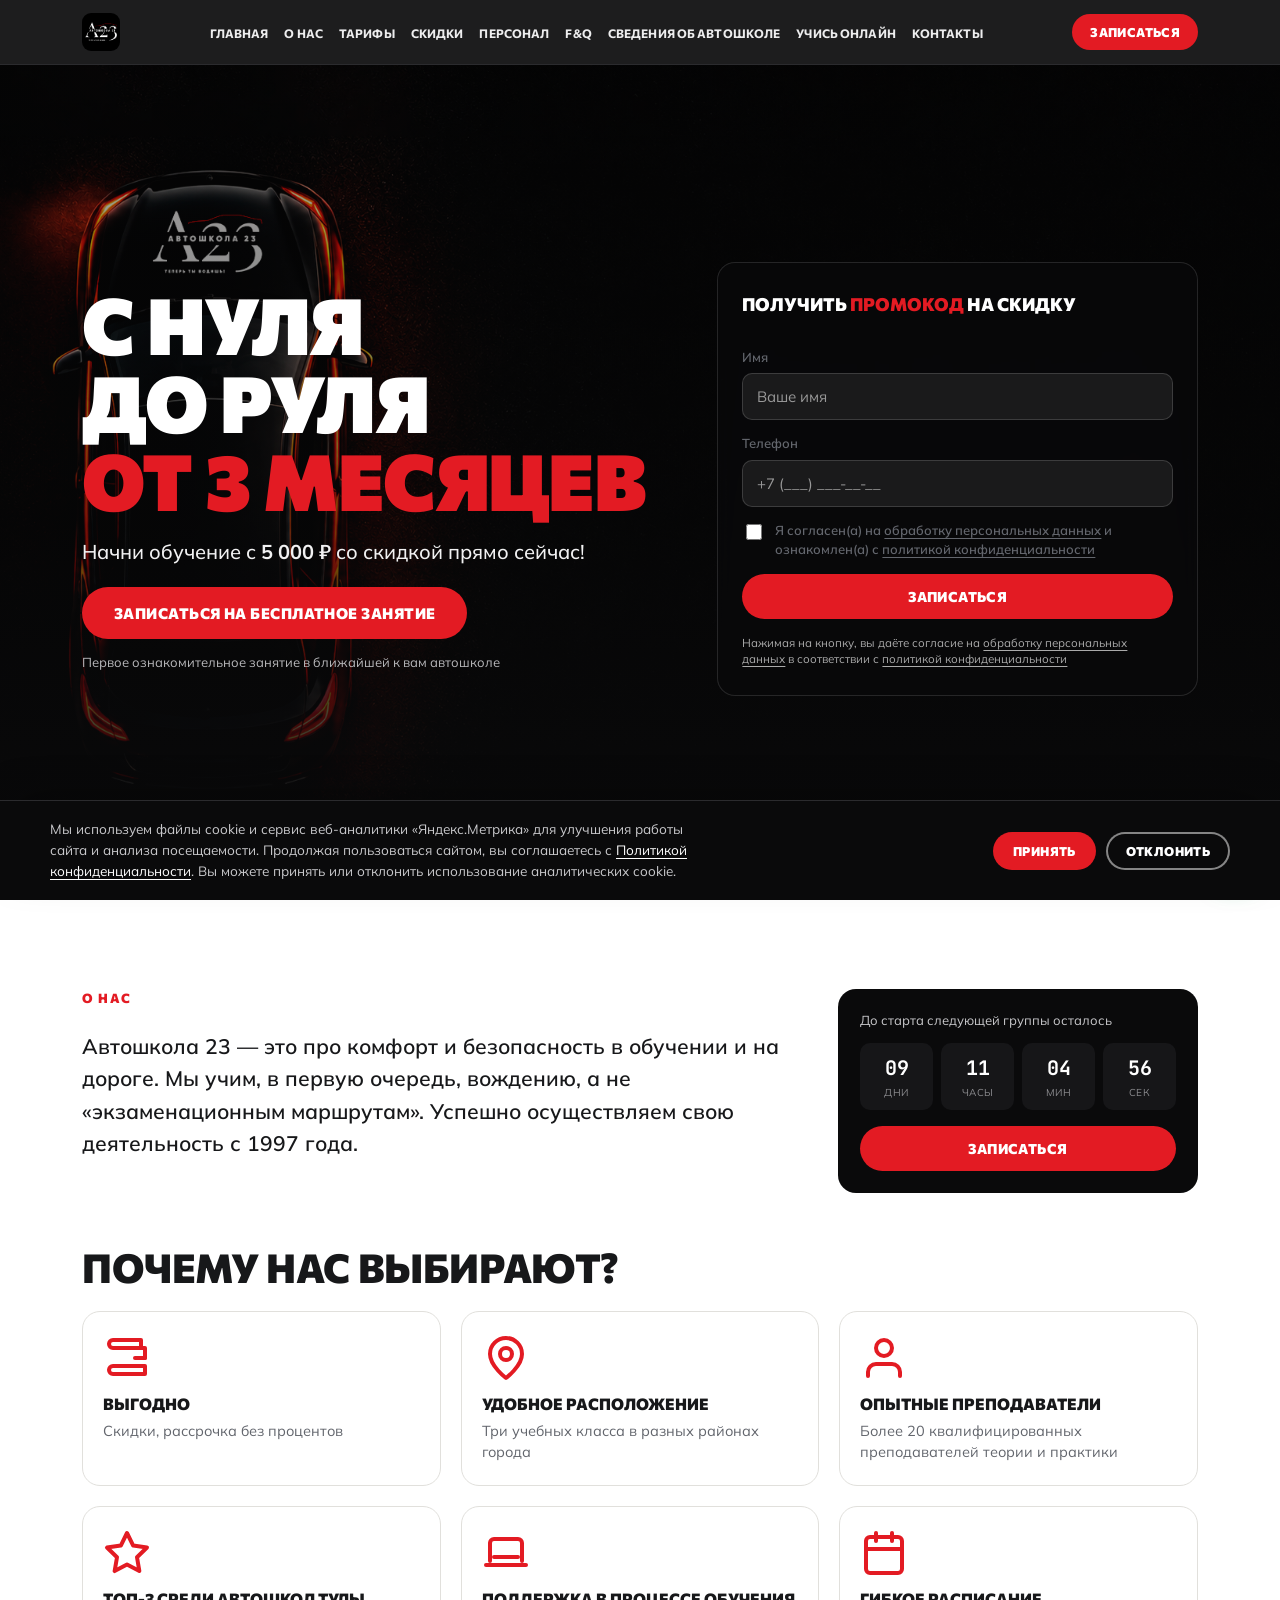
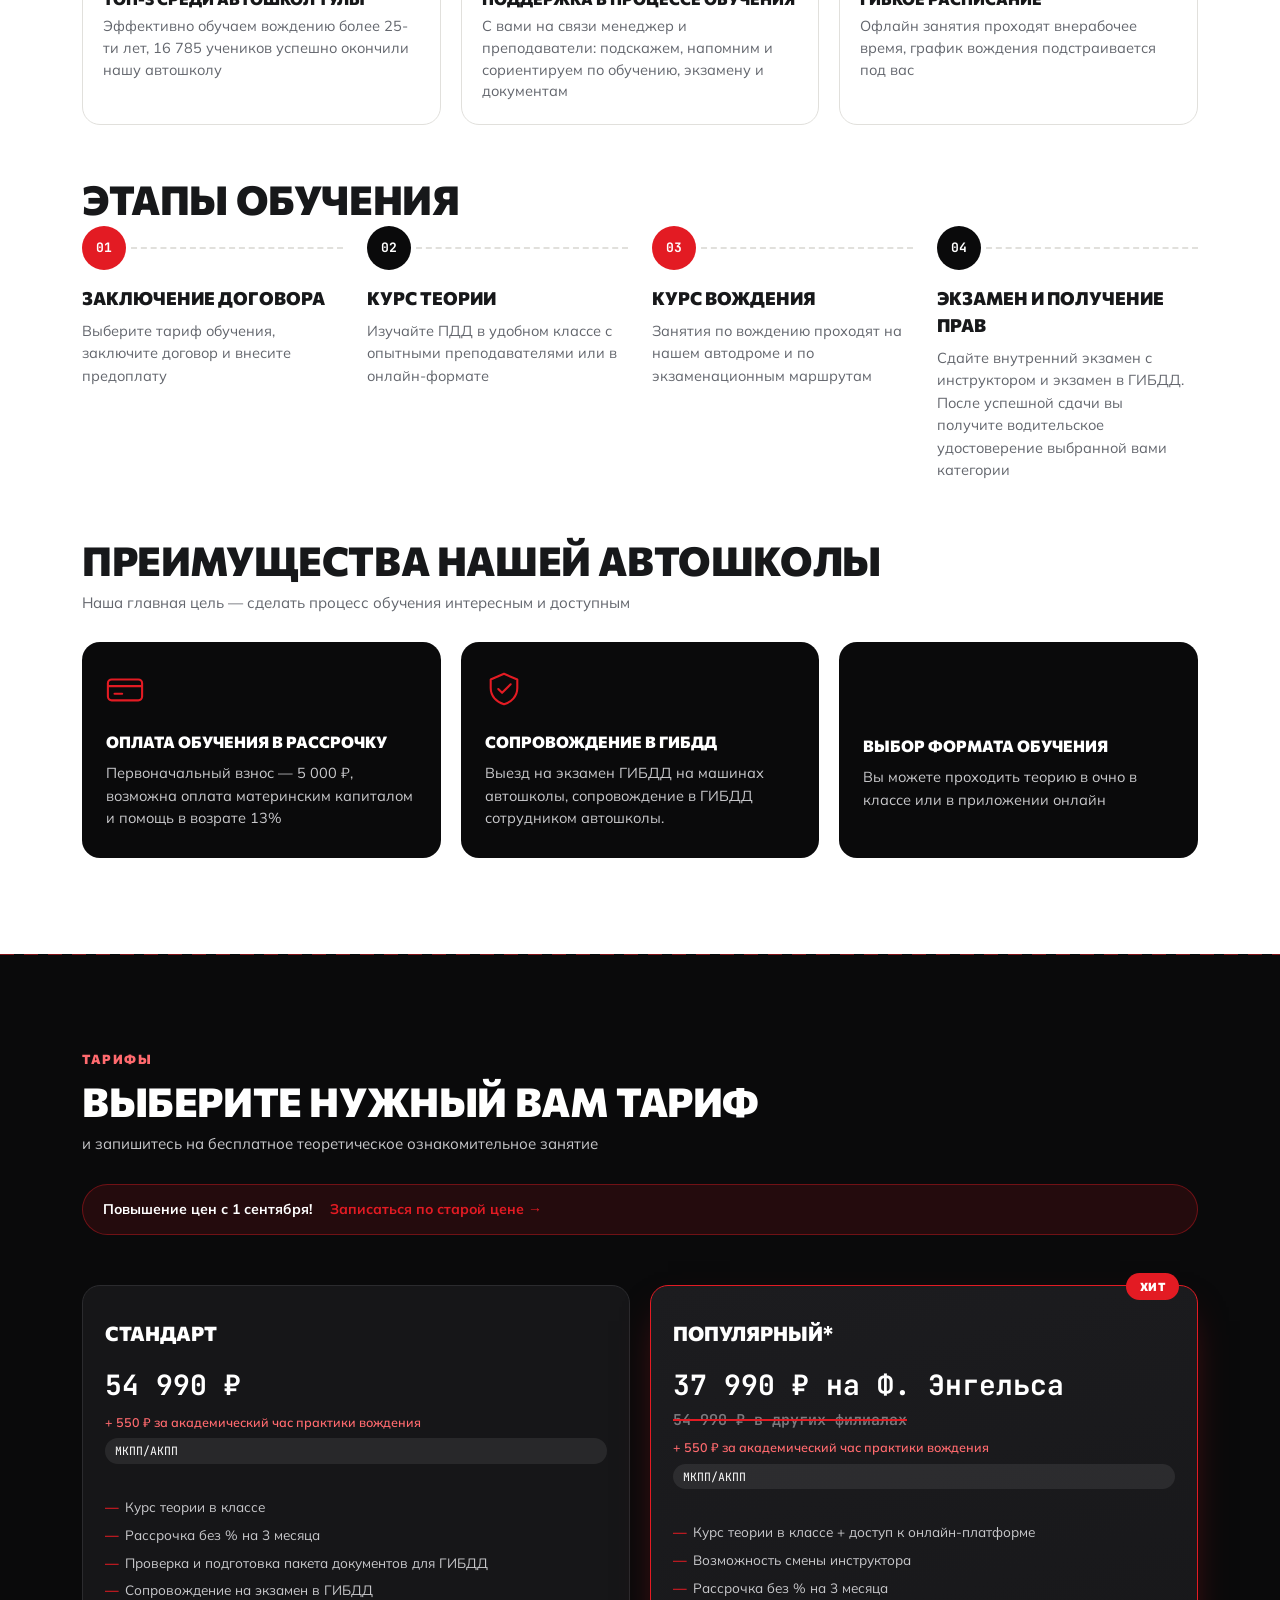
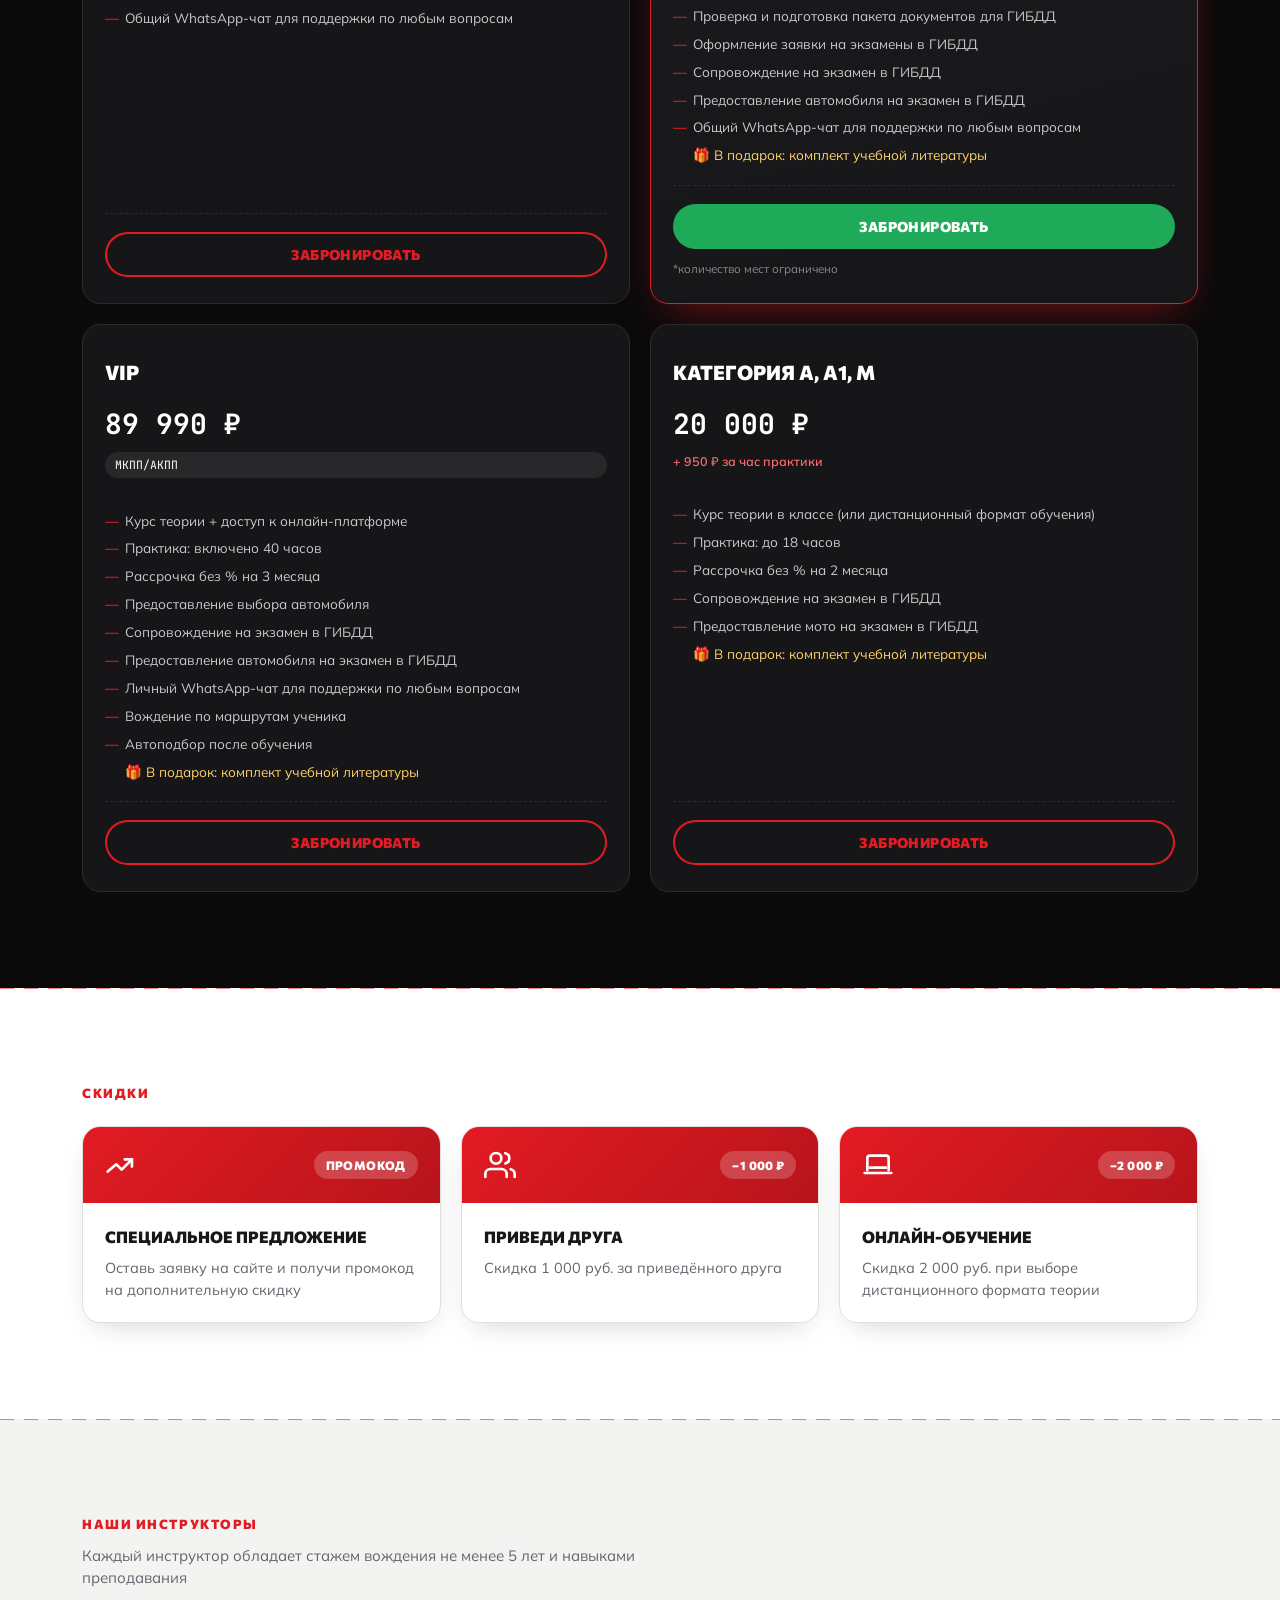
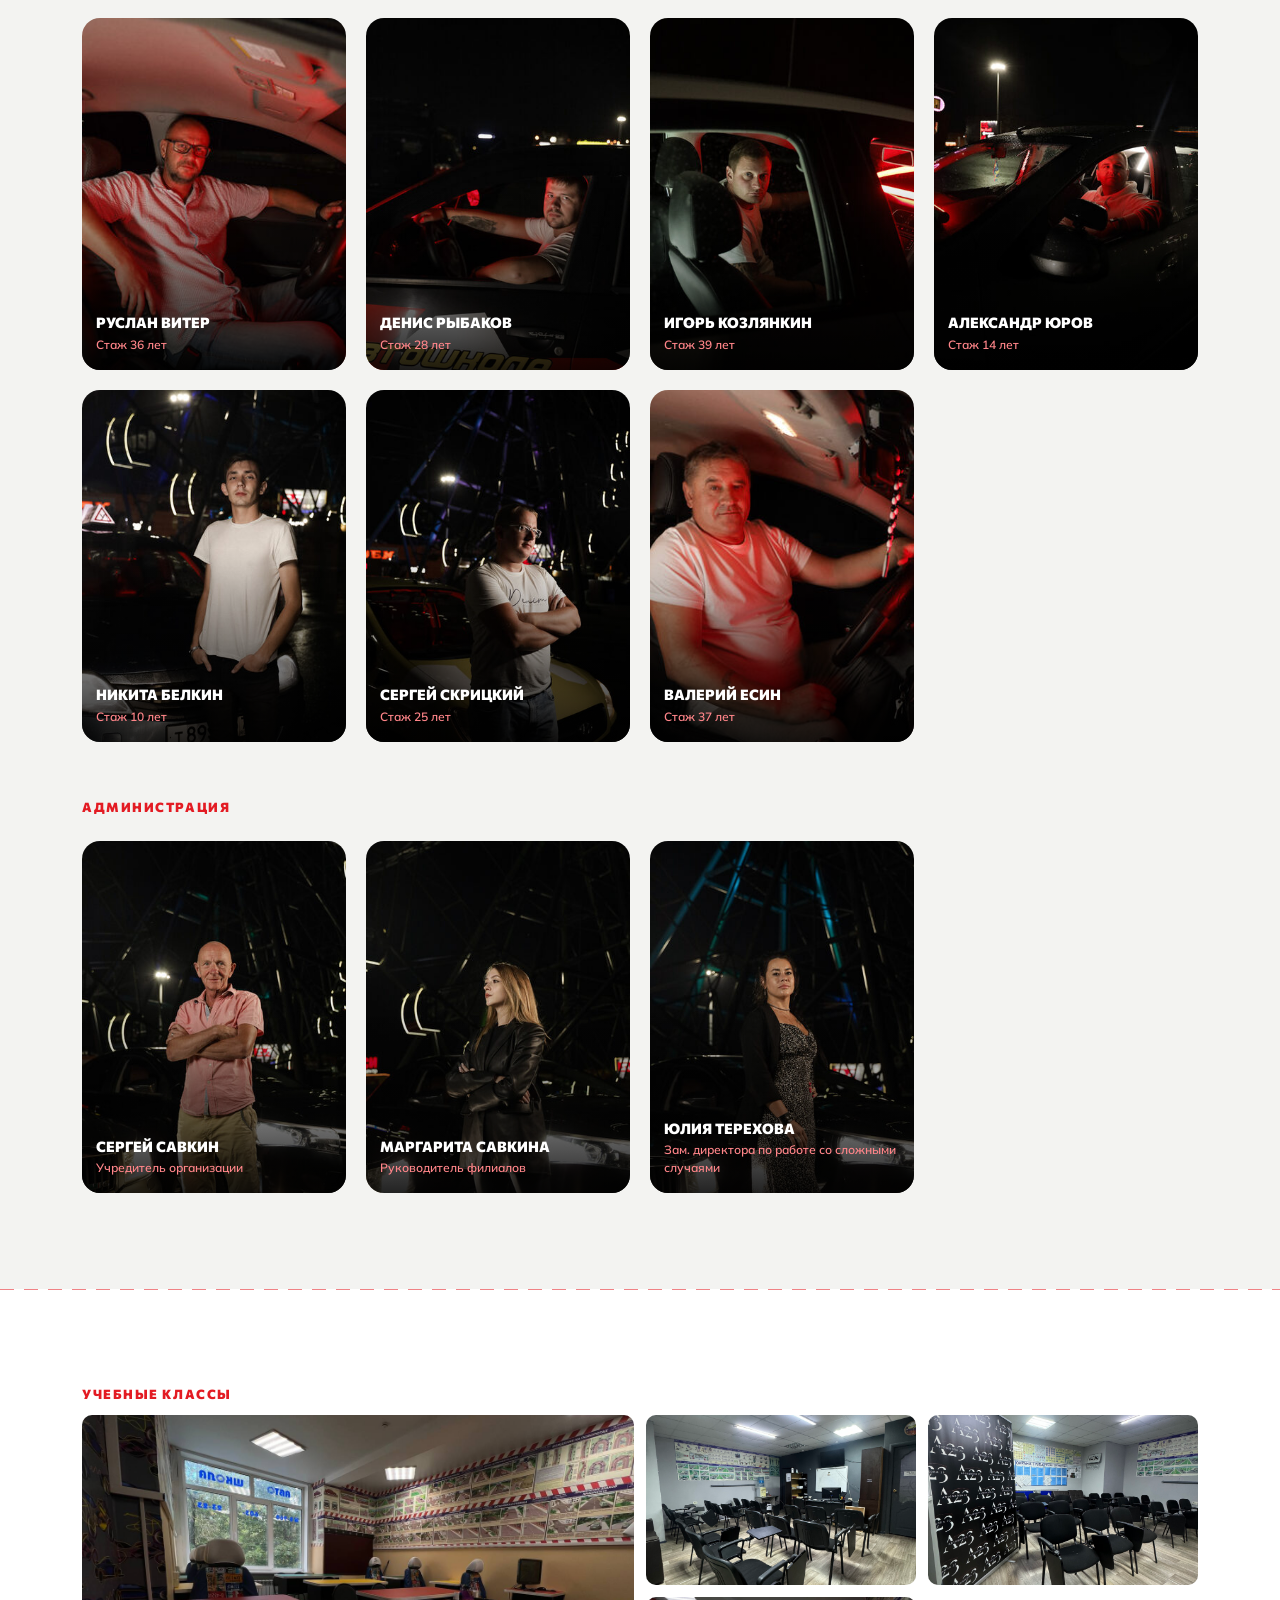
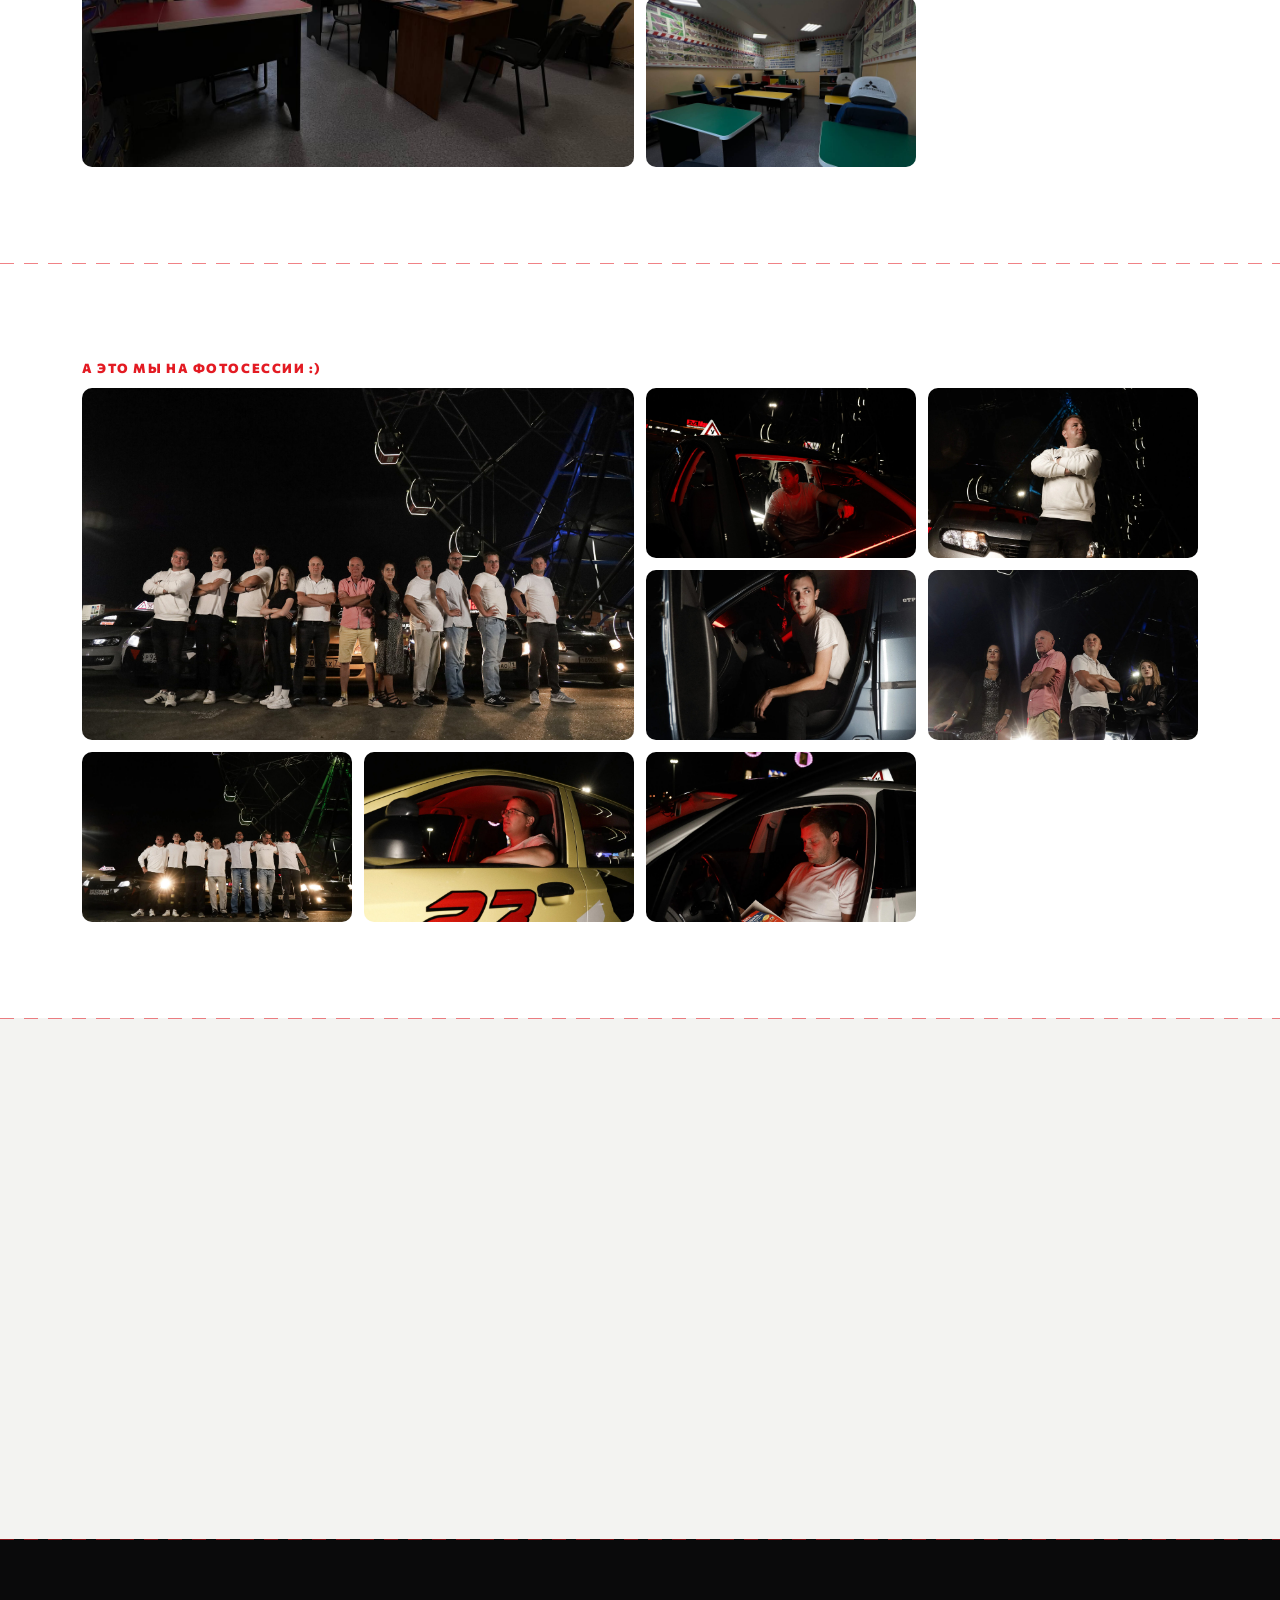
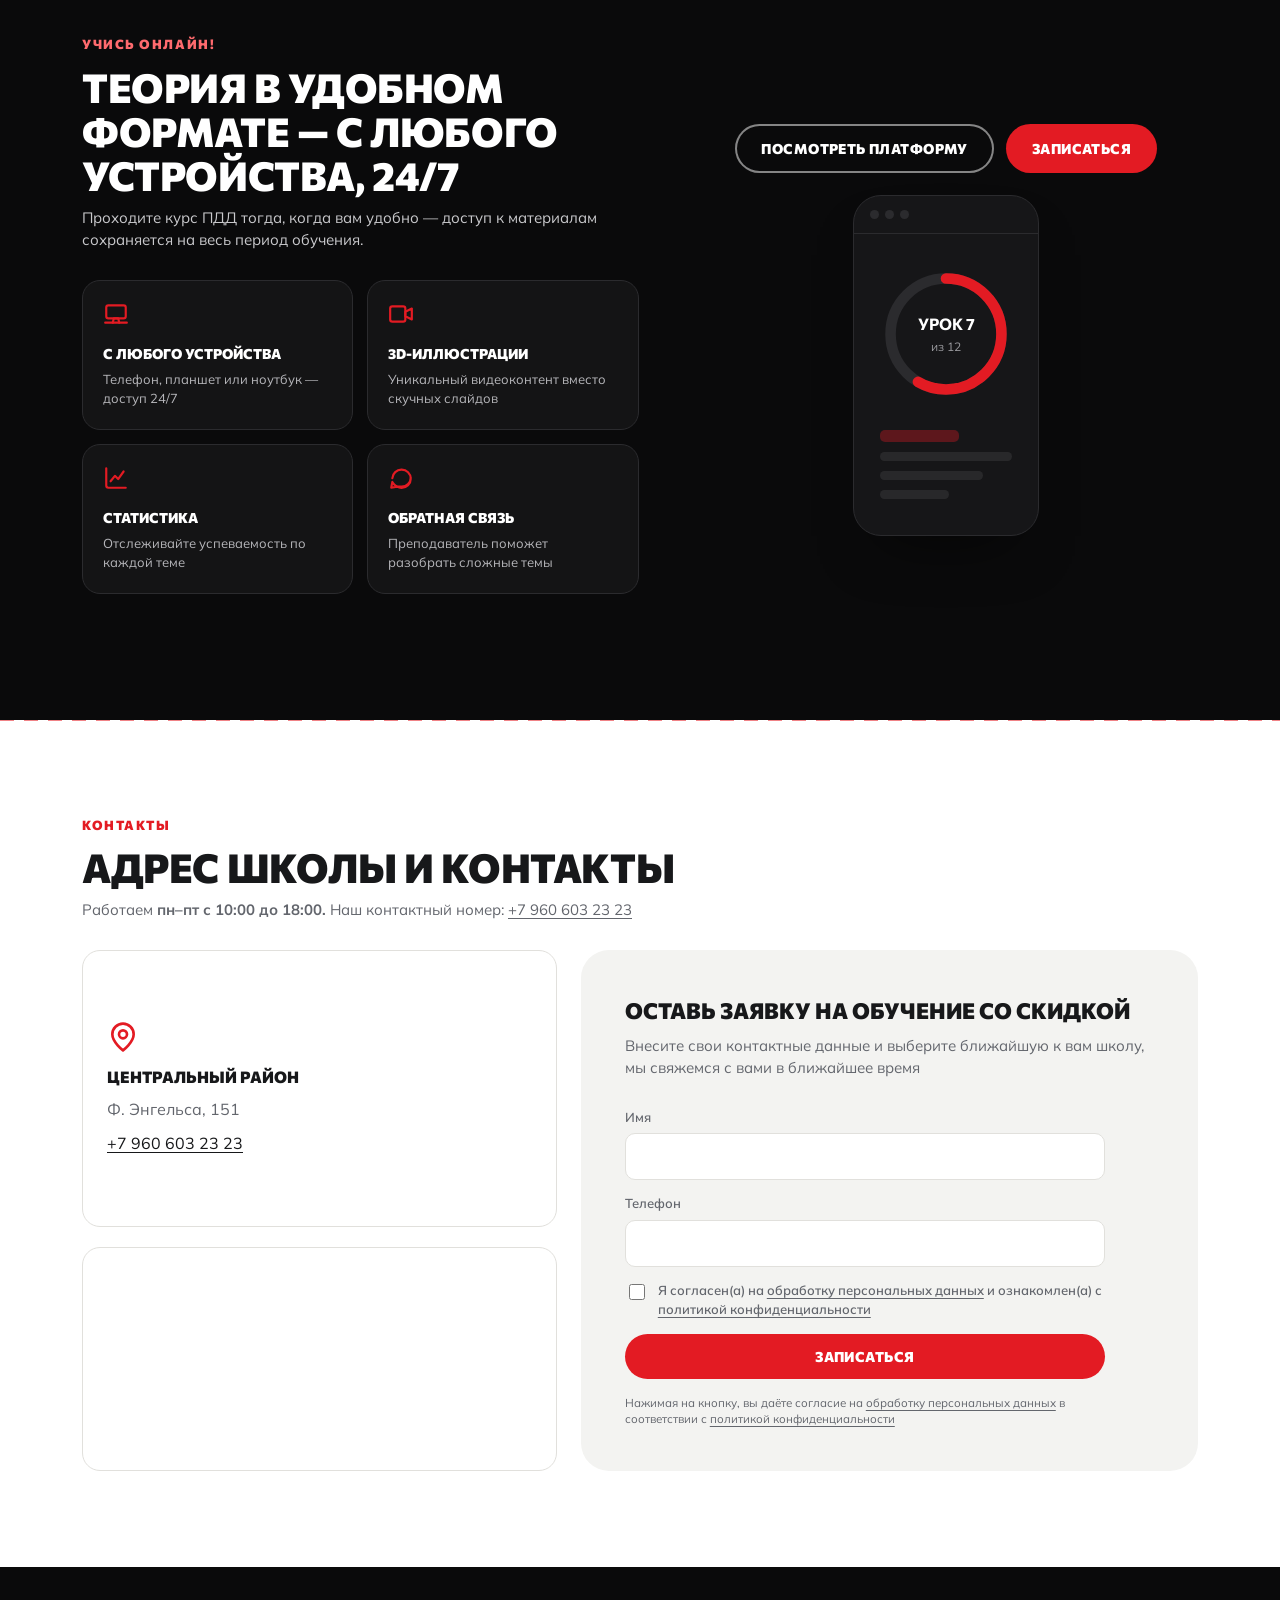
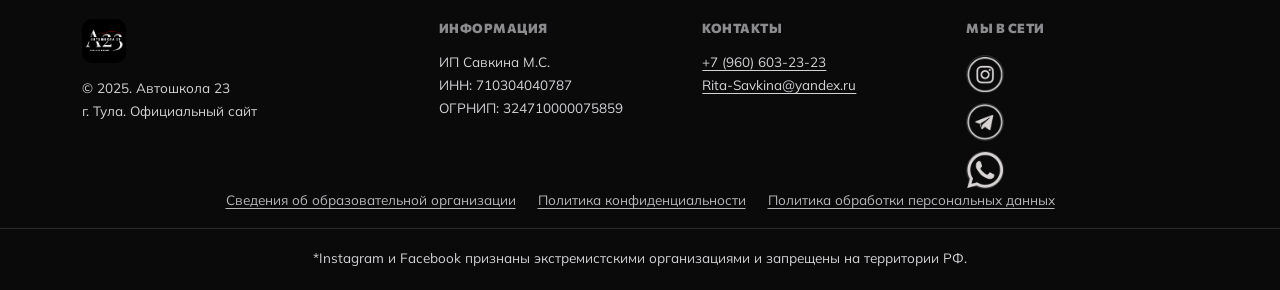
==== commit a2d7811a: "Update contact information wording in index.html" ====
--- a/index.html
+++ b/index.html
@@ -587,7 +587,7 @@
   <div class="container reveal">
     <p class="eyebrow">Контакты</p>
     <h2 class="h2">Адрес школы и контакты</h2>
-    <p class="section-sub">Режим работы школ: <strong>пн–пт с 10:00 до 18:00.</strong> Наш единый контактный номер: <a href="tel:+79606032323" class="link-underline">+7&nbsp;960&nbsp;603&nbsp;23&nbsp;23</a></p>
+    <p class="section-sub">Работаем <strong>пн–пт с 10:00 до 18:00.</strong> Наш контактный номер: <a href="tel:+79606032323" class="link-underline">+7&nbsp;960&nbsp;603&nbsp;23&nbsp;23</a></p>
 
     <div class="contacts-layout">
       <div class="contacts-grid">
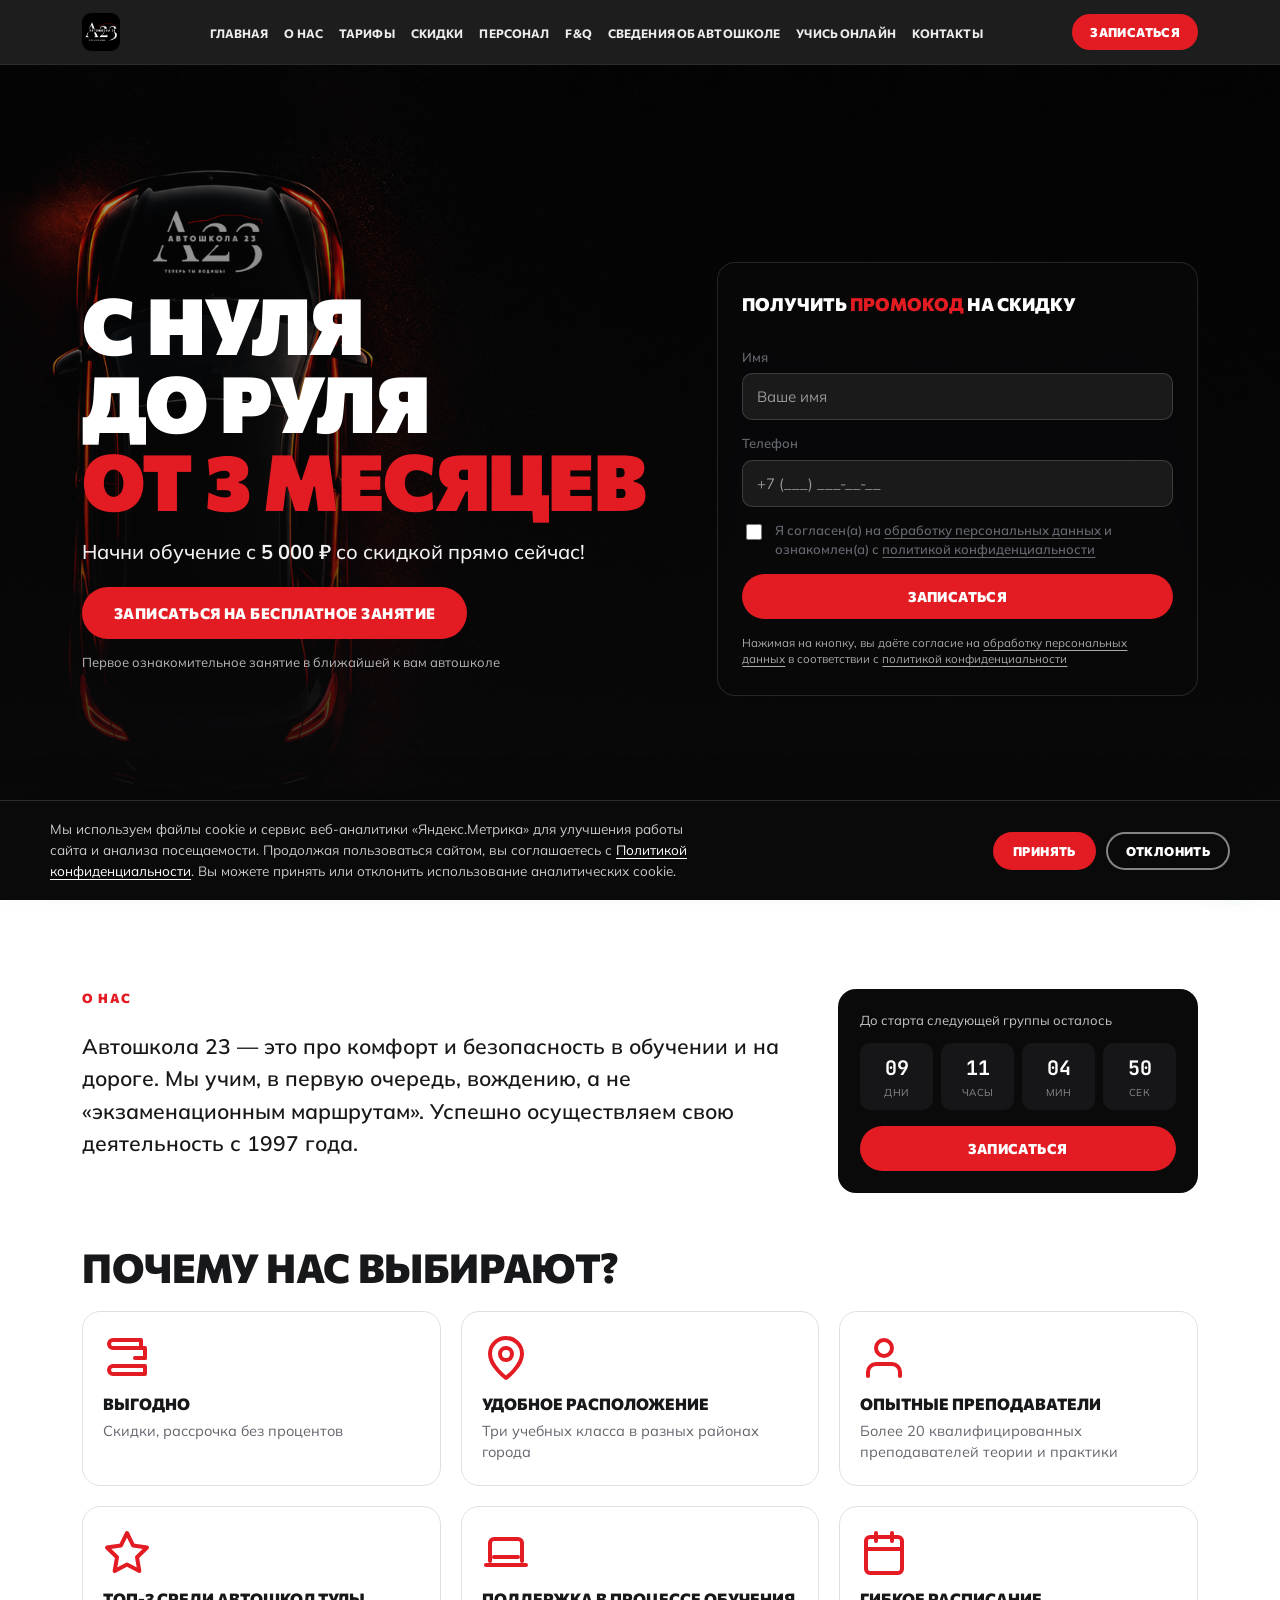
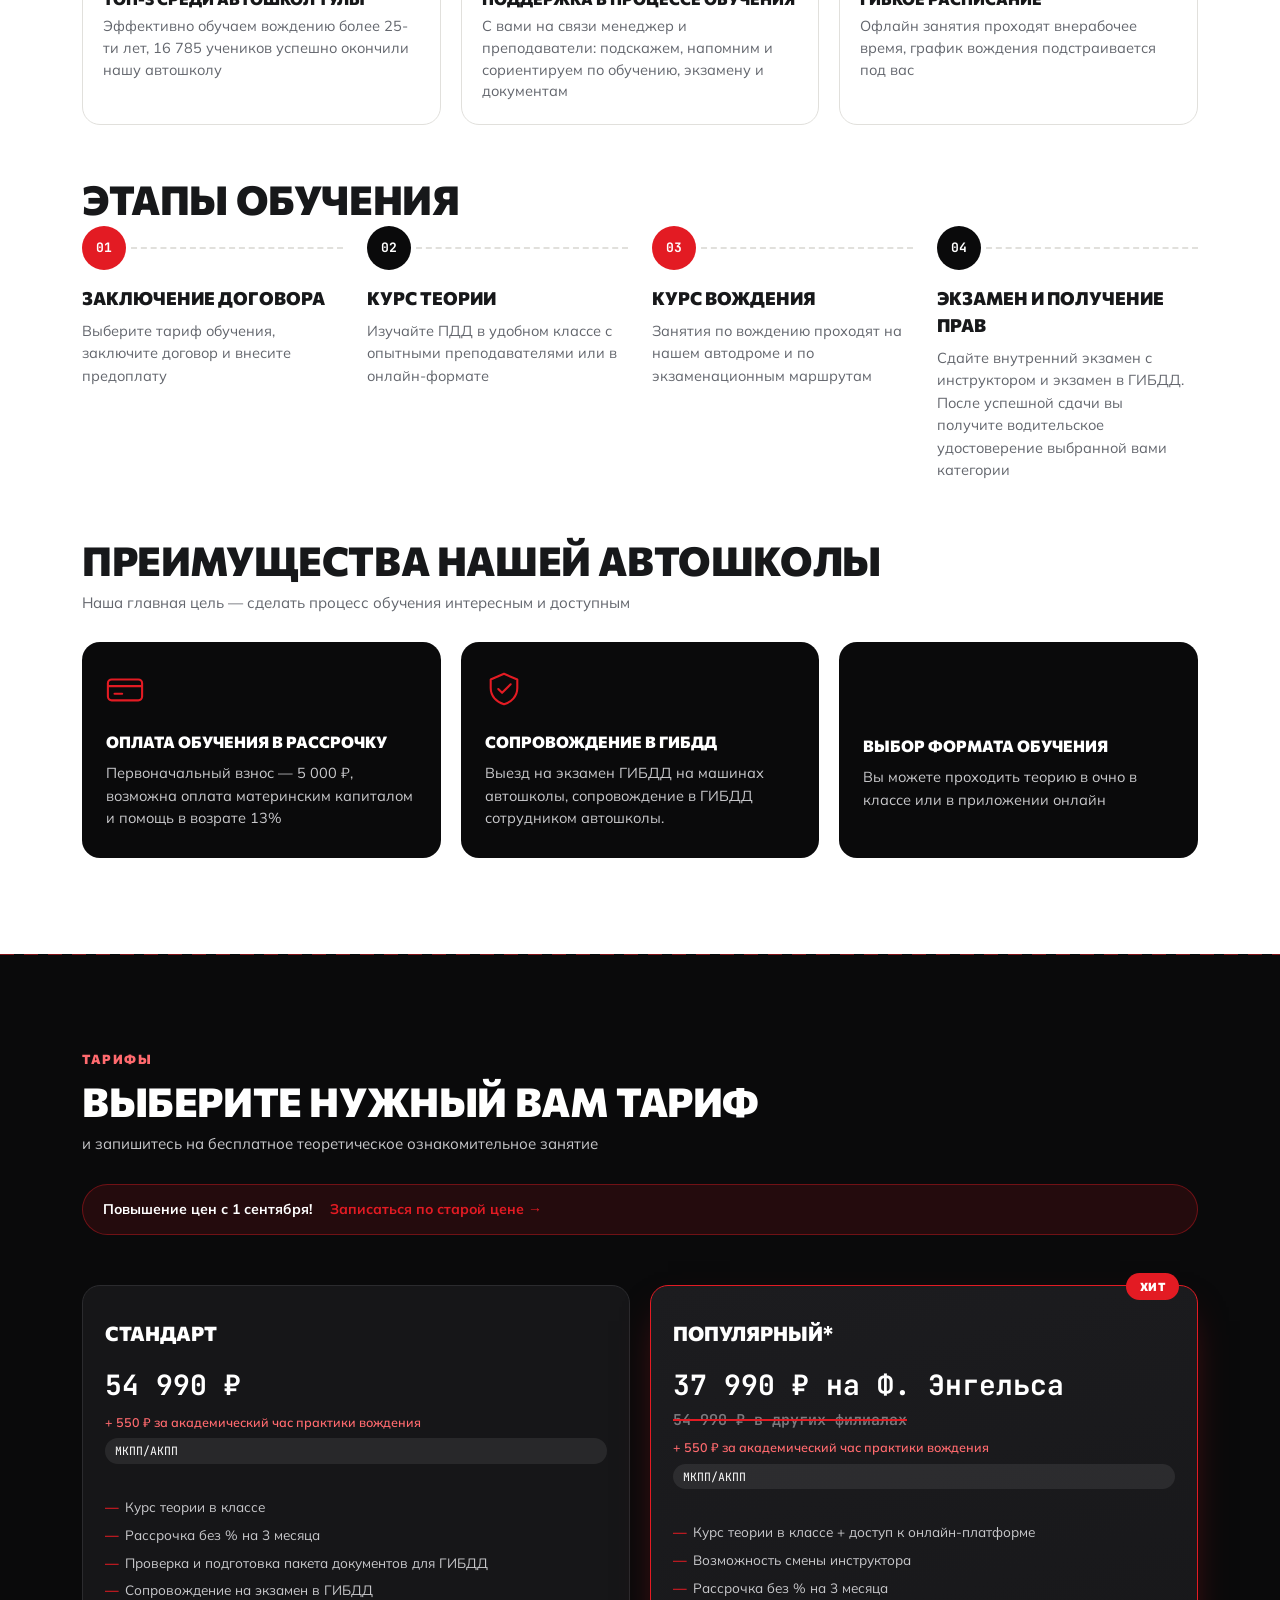
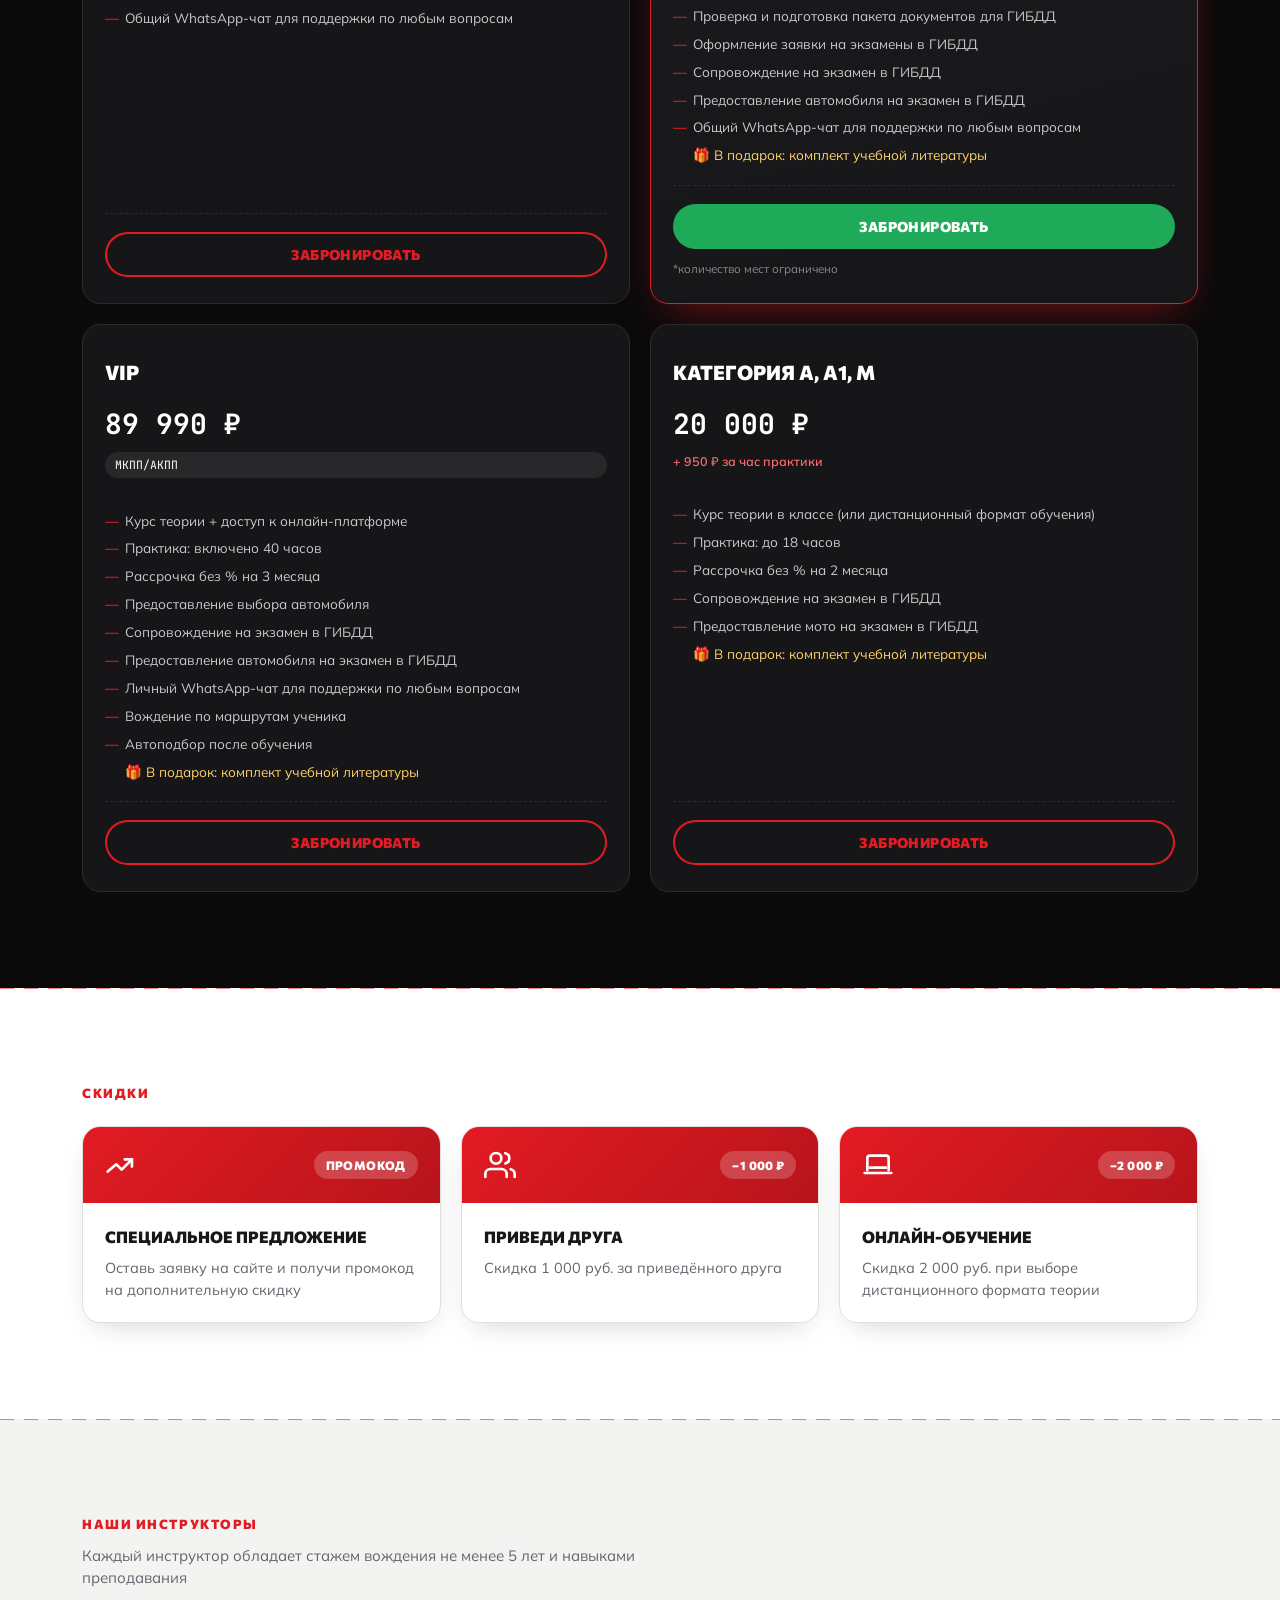
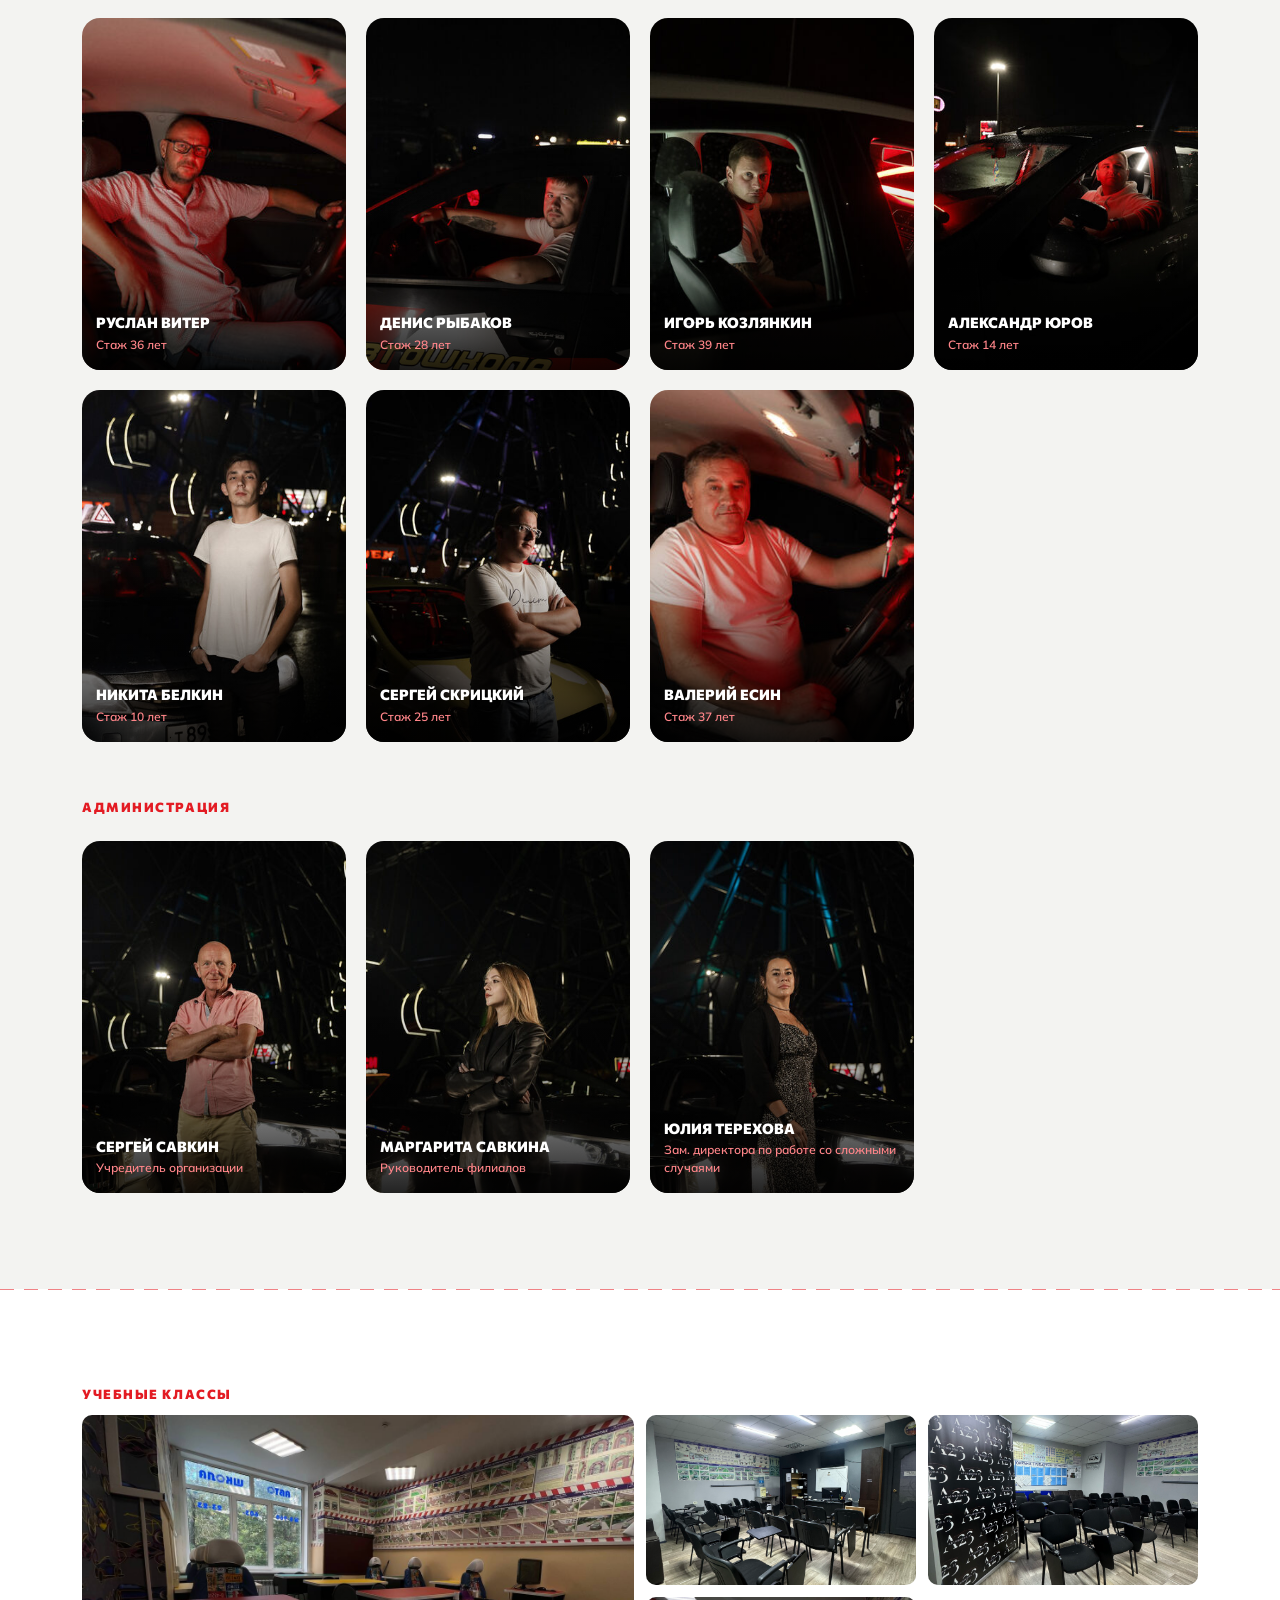
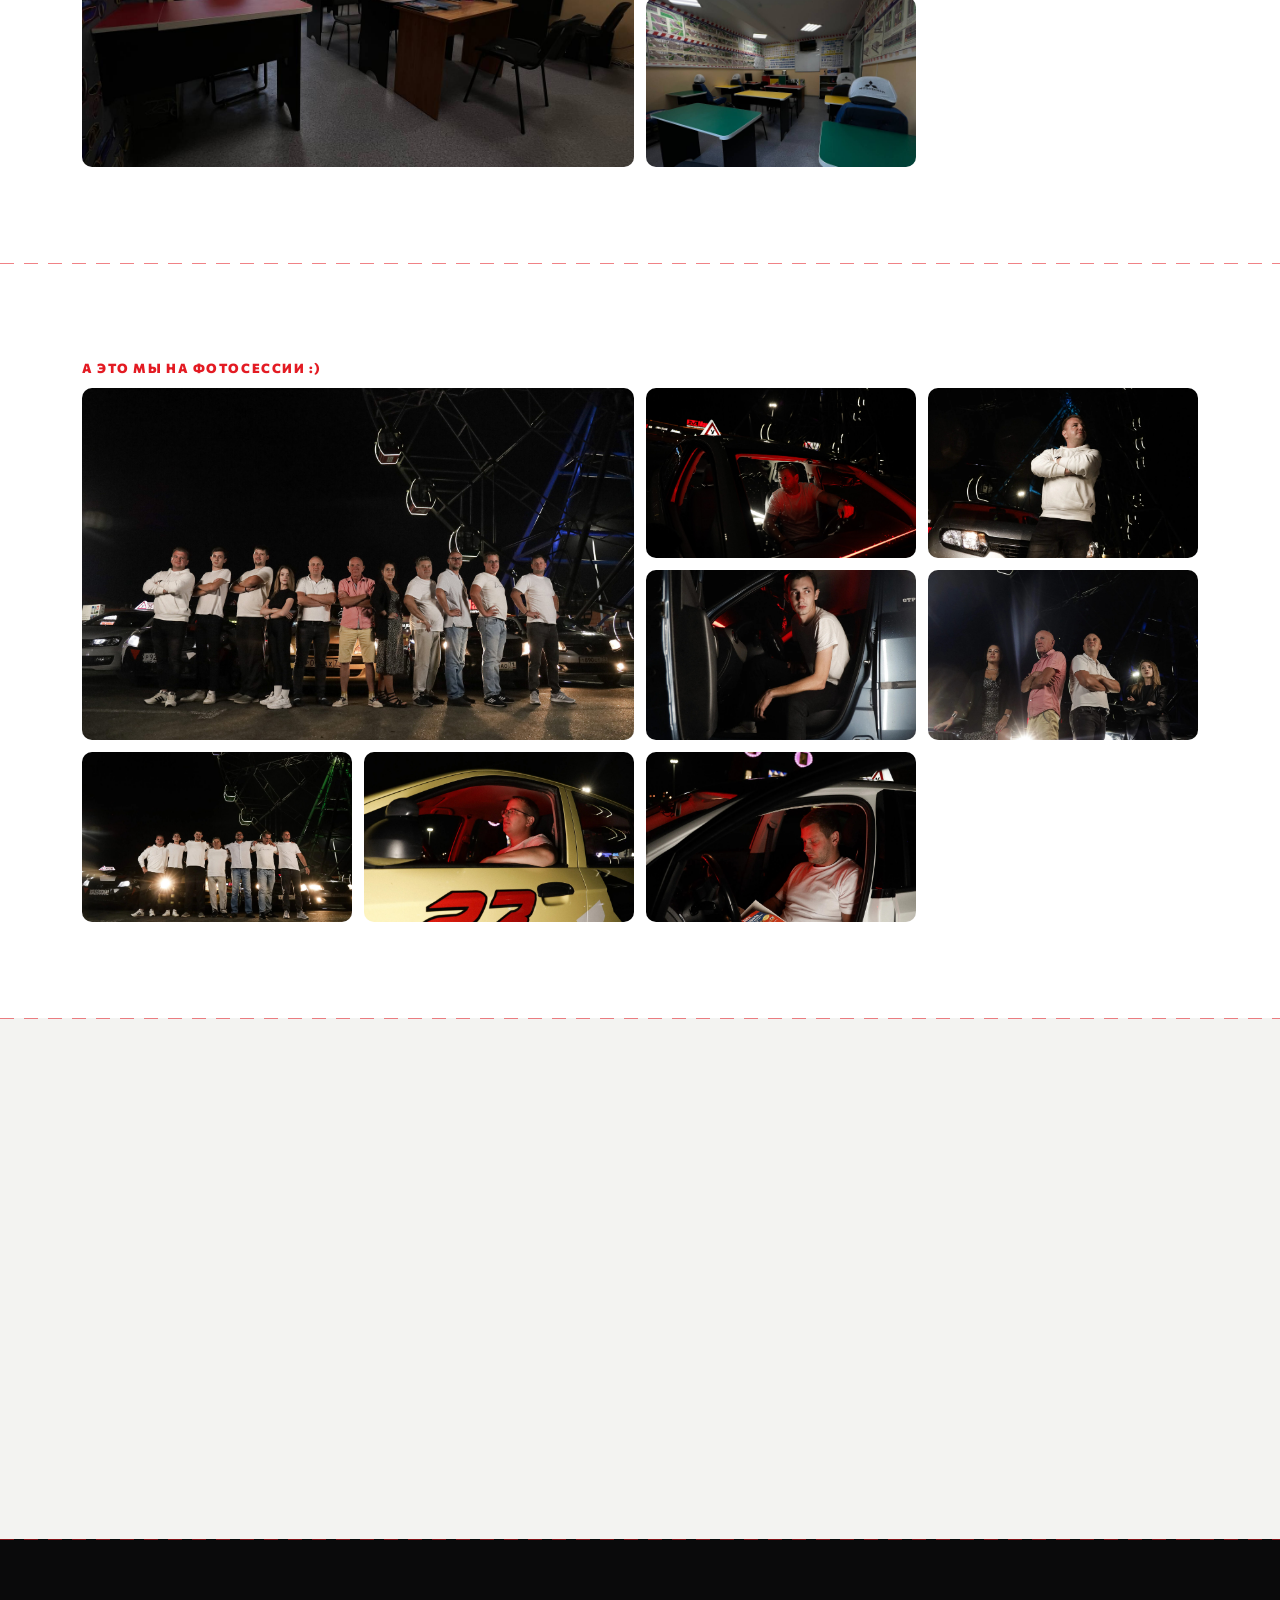
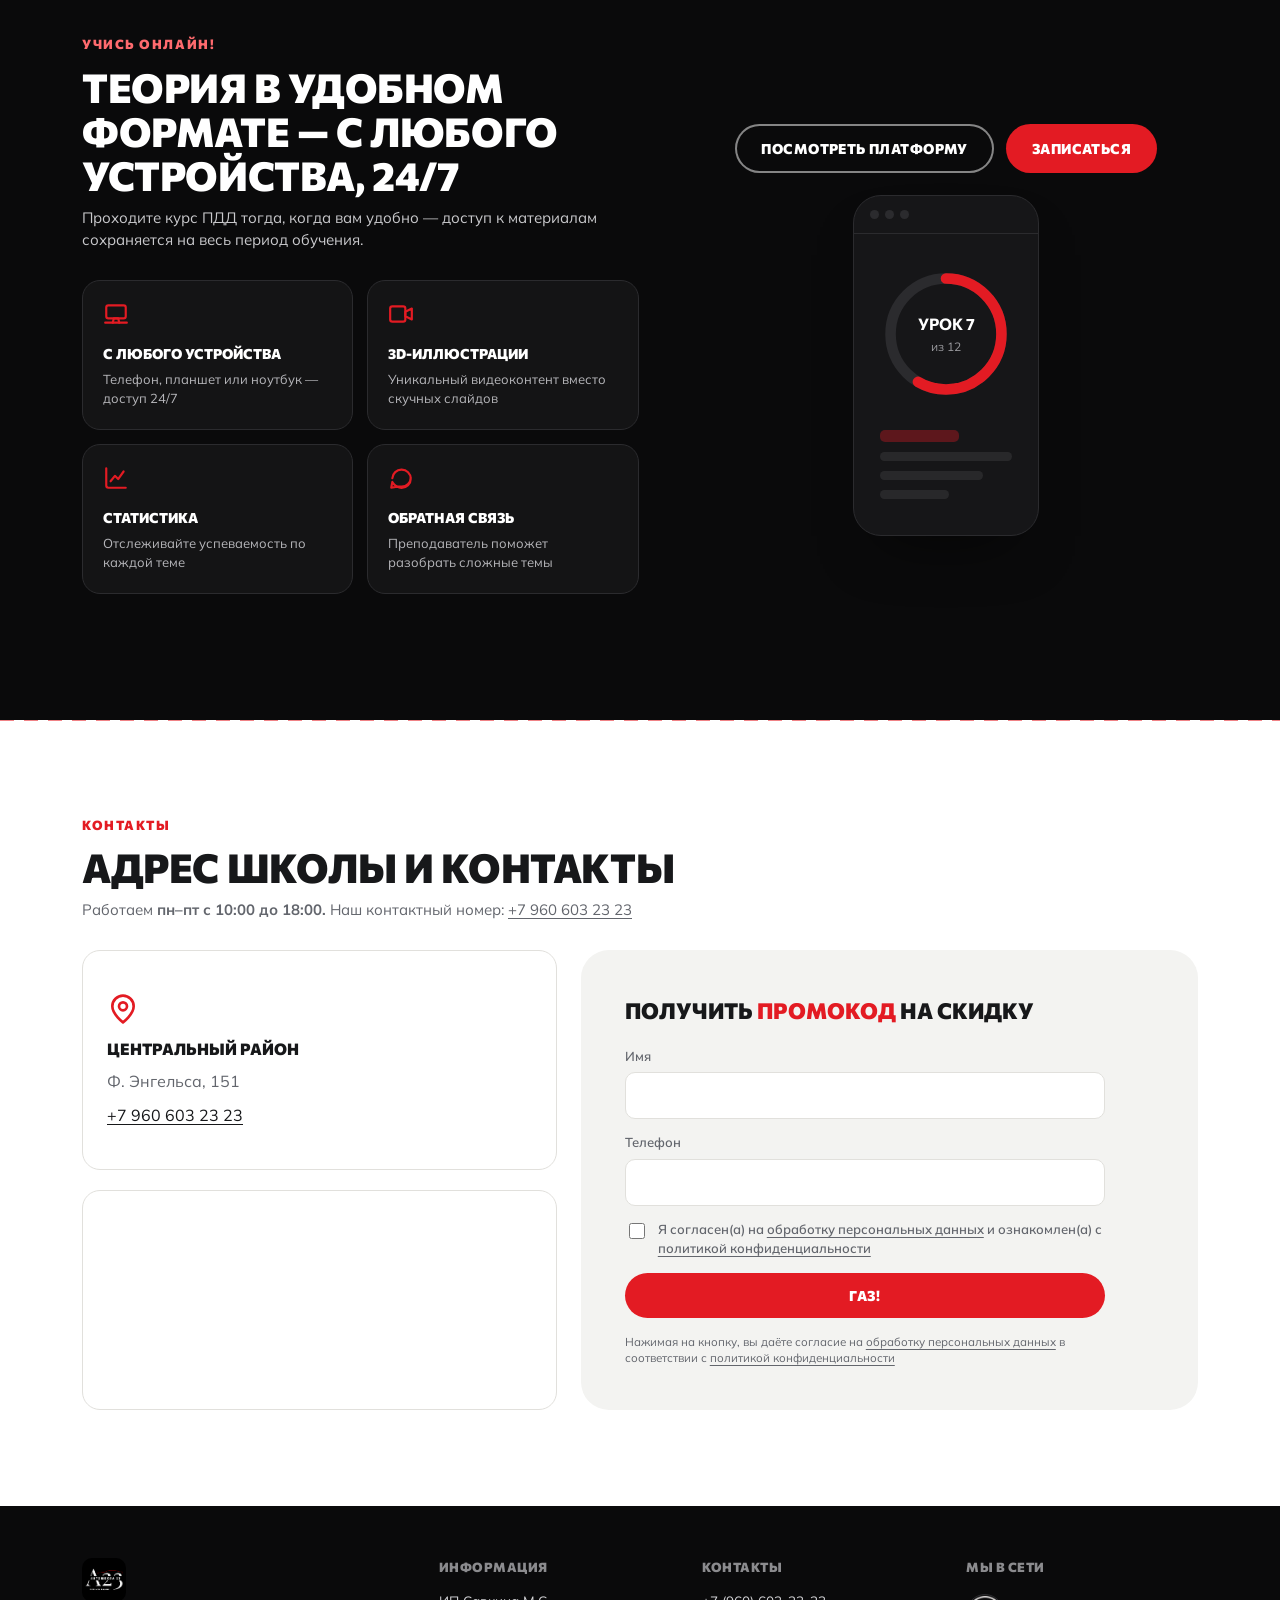
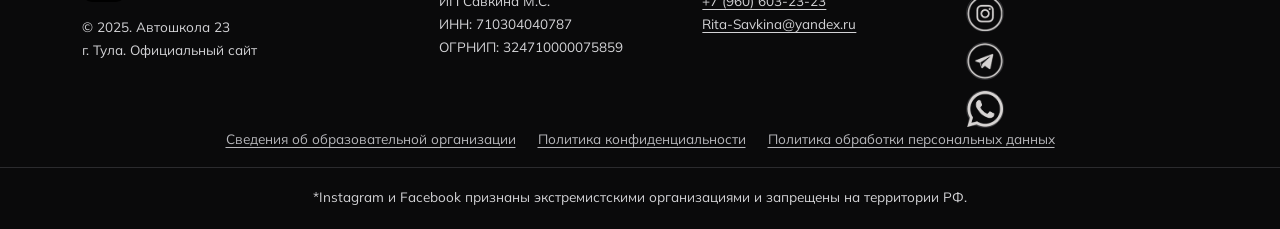
==== commit f622b9fb: "Update index.html" ====
--- a/index.html
+++ b/index.html
@@ -603,13 +603,12 @@
       </div>
 
       <div class="contact-form-wrap">
-        <h3 class="contact-form-title">Оставь заявку на обучение со скидкой</h3>
-        <p class="section-sub">Внесите свои контактные данные и выберите ближайшую к вам школу, мы свяжемся с вами в ближайшее время</p>
+        <h3 class="contact-form-title">ПОЛУЧИТЬ <span class="text-red">ПРОМОКОД</span> НА СКИДКУ</h3>
         <form class="lead-form" data-form="contacts-inline">
           <label>Имя<input type="text" name="name" required></label>
           <label>Телефон<input type="tel" name="phone" required></label>
           <label class="checkbox-row"><input type="checkbox" required><span>Я согласен(а) на <a href="personal-data-policy.html" target="_blank" rel="noopener" class="link-underline">обработку персональных данных</a> и ознакомлен(а) с <a href="privacy-policy.html" target="_blank" rel="noopener" class="link-underline">политикой конфиденциальности</a></span></label>
-          <button type="submit" class="btn btn-red btn-block">Записаться</button>
+          <button type="submit" class="btn btn-red btn-block">ГАЗ!</button>
           <p class="consent-note">Нажимая на кнопку, вы даёте согласие на <a href="personal-data-policy.html" target="_blank" rel="noopener" class="link-underline">обработку персональных данных</a> в соответствии с <a href="privacy-policy.html" target="_blank" rel="noopener" class="link-underline">политикой конфиденциальности</a></p>
         </form>
       </div>
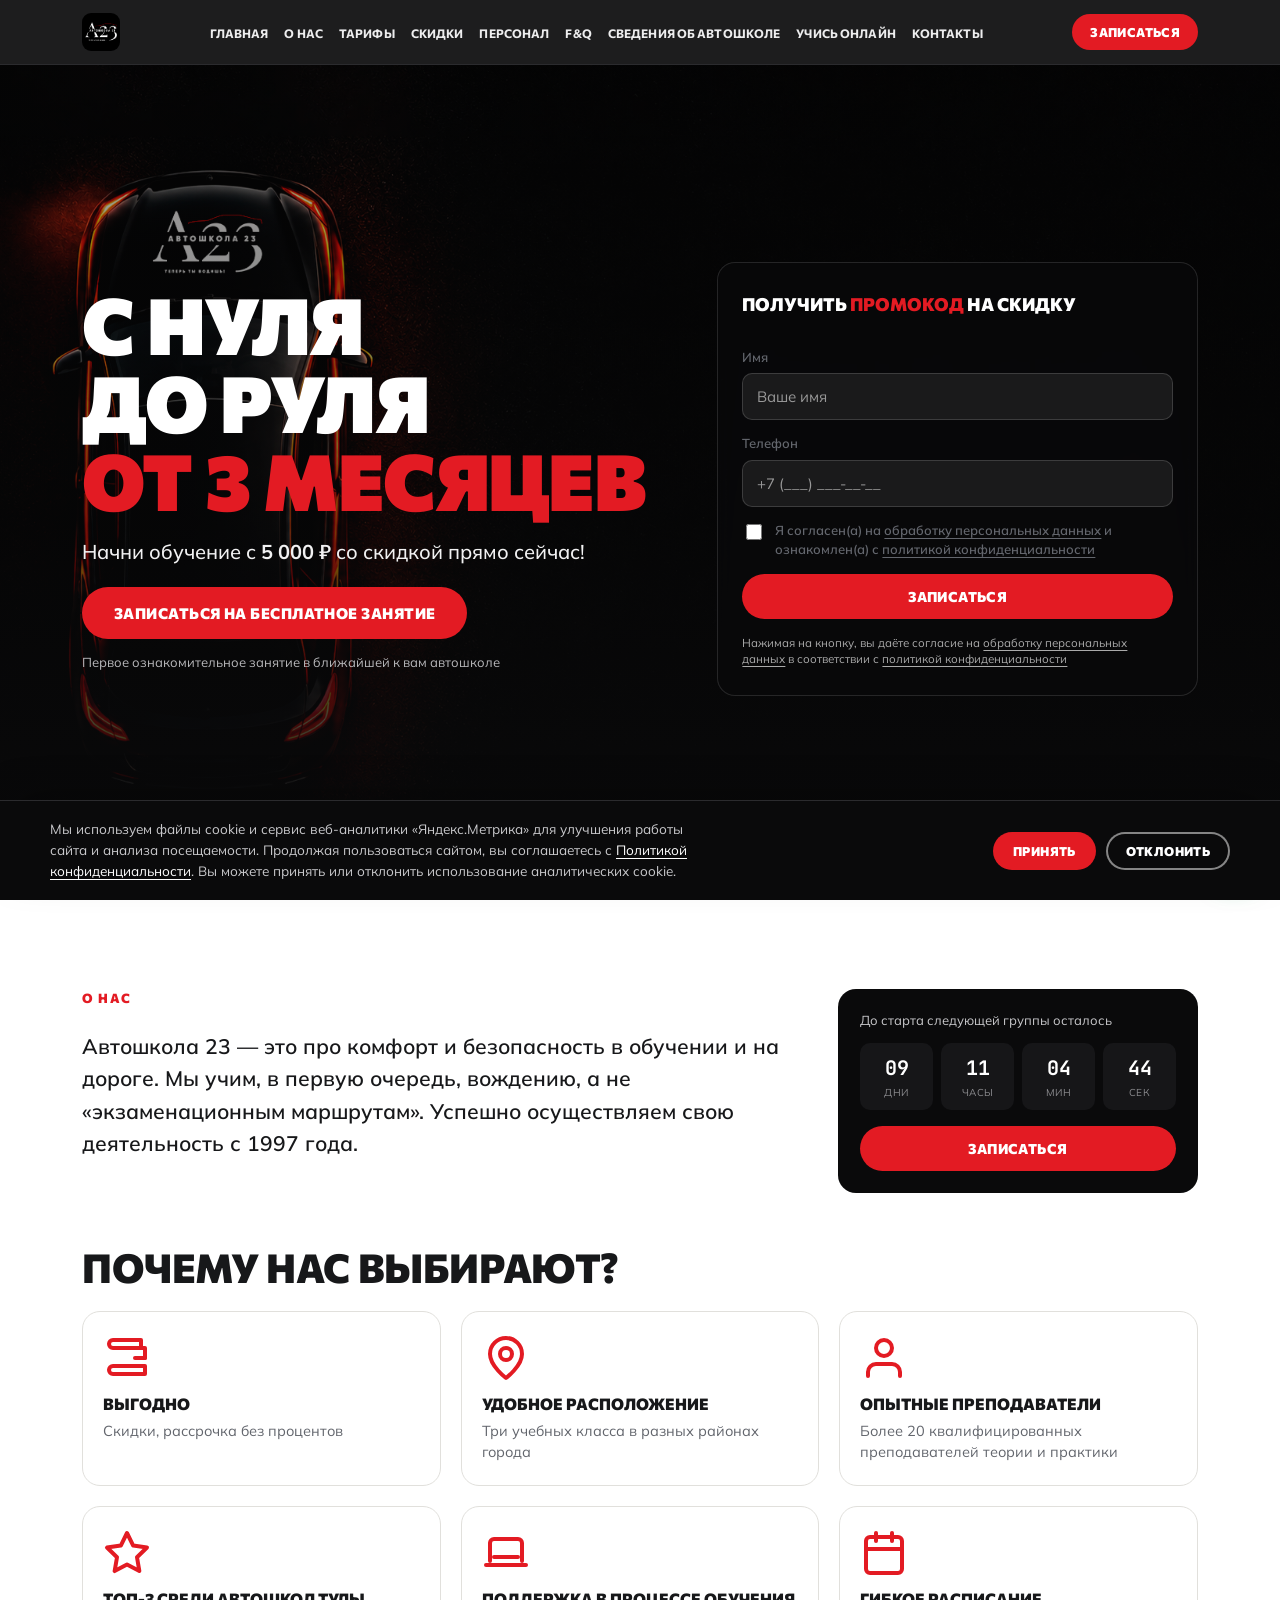
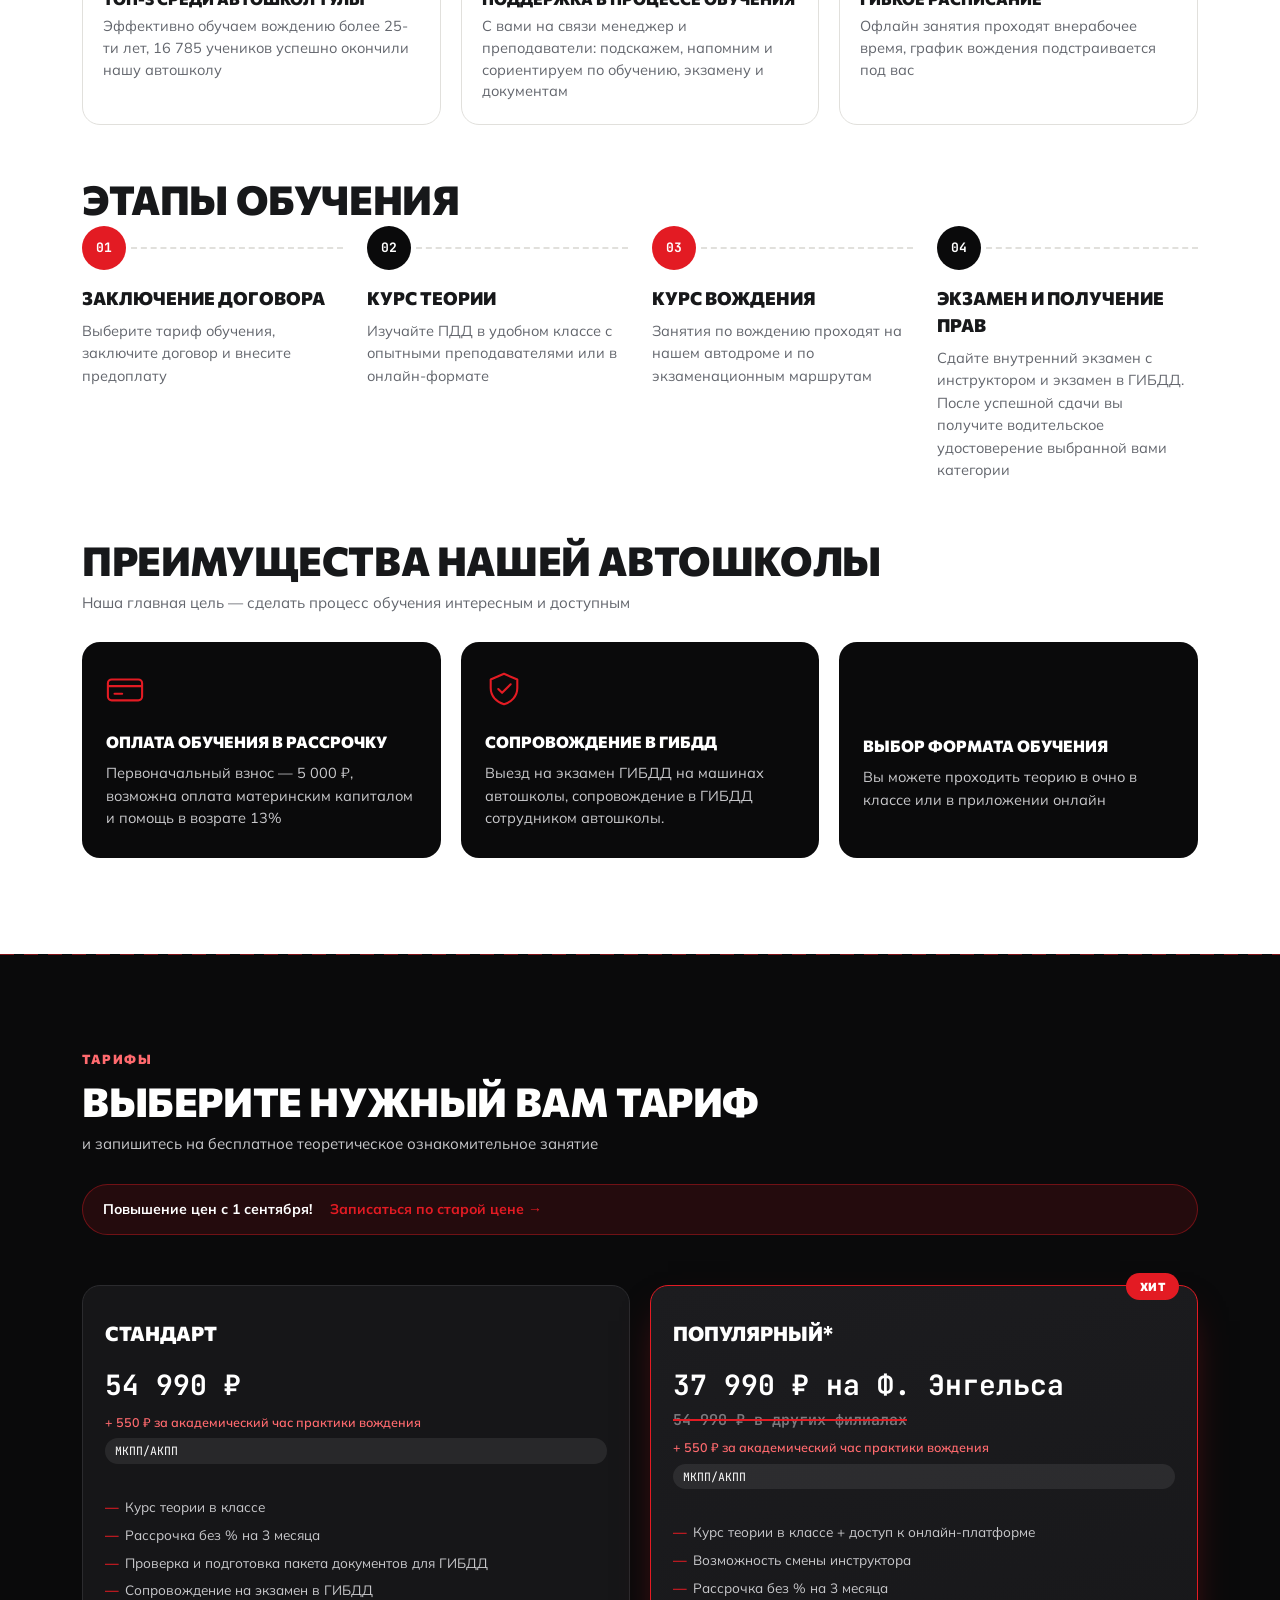
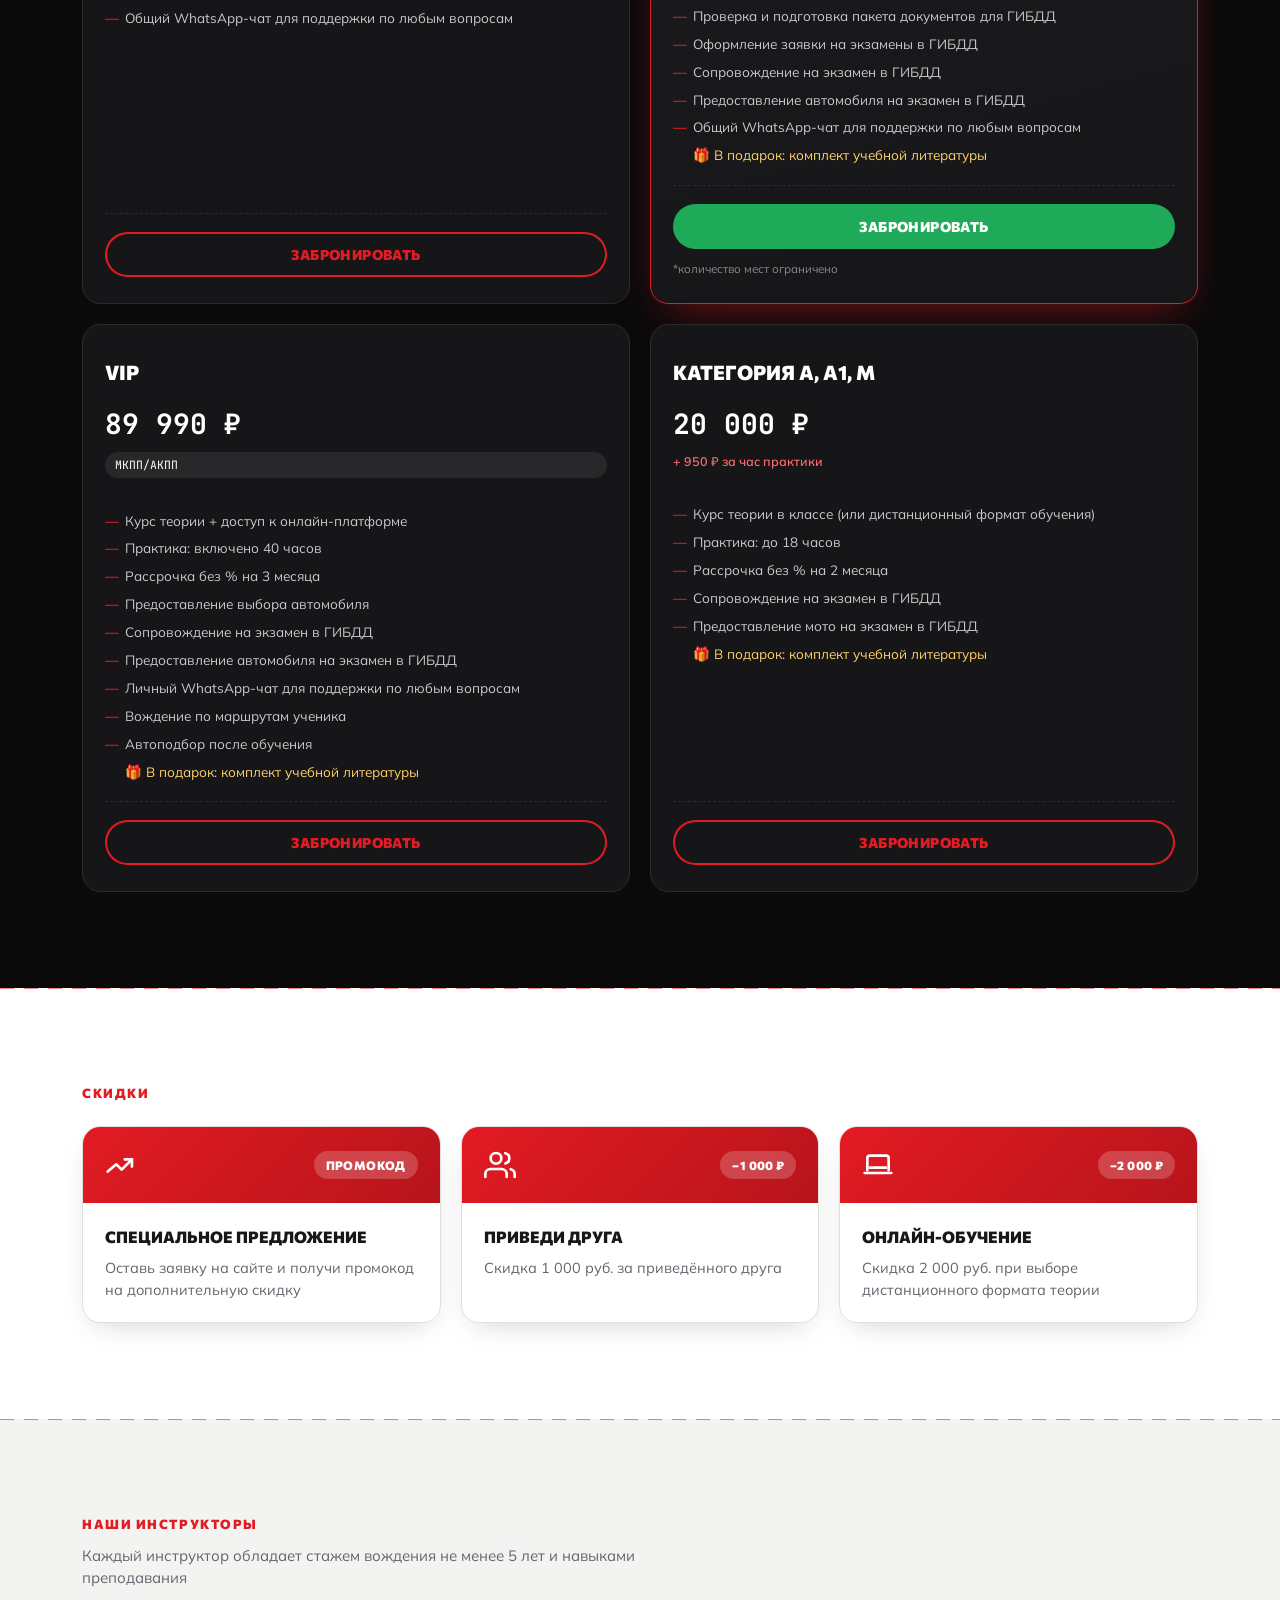
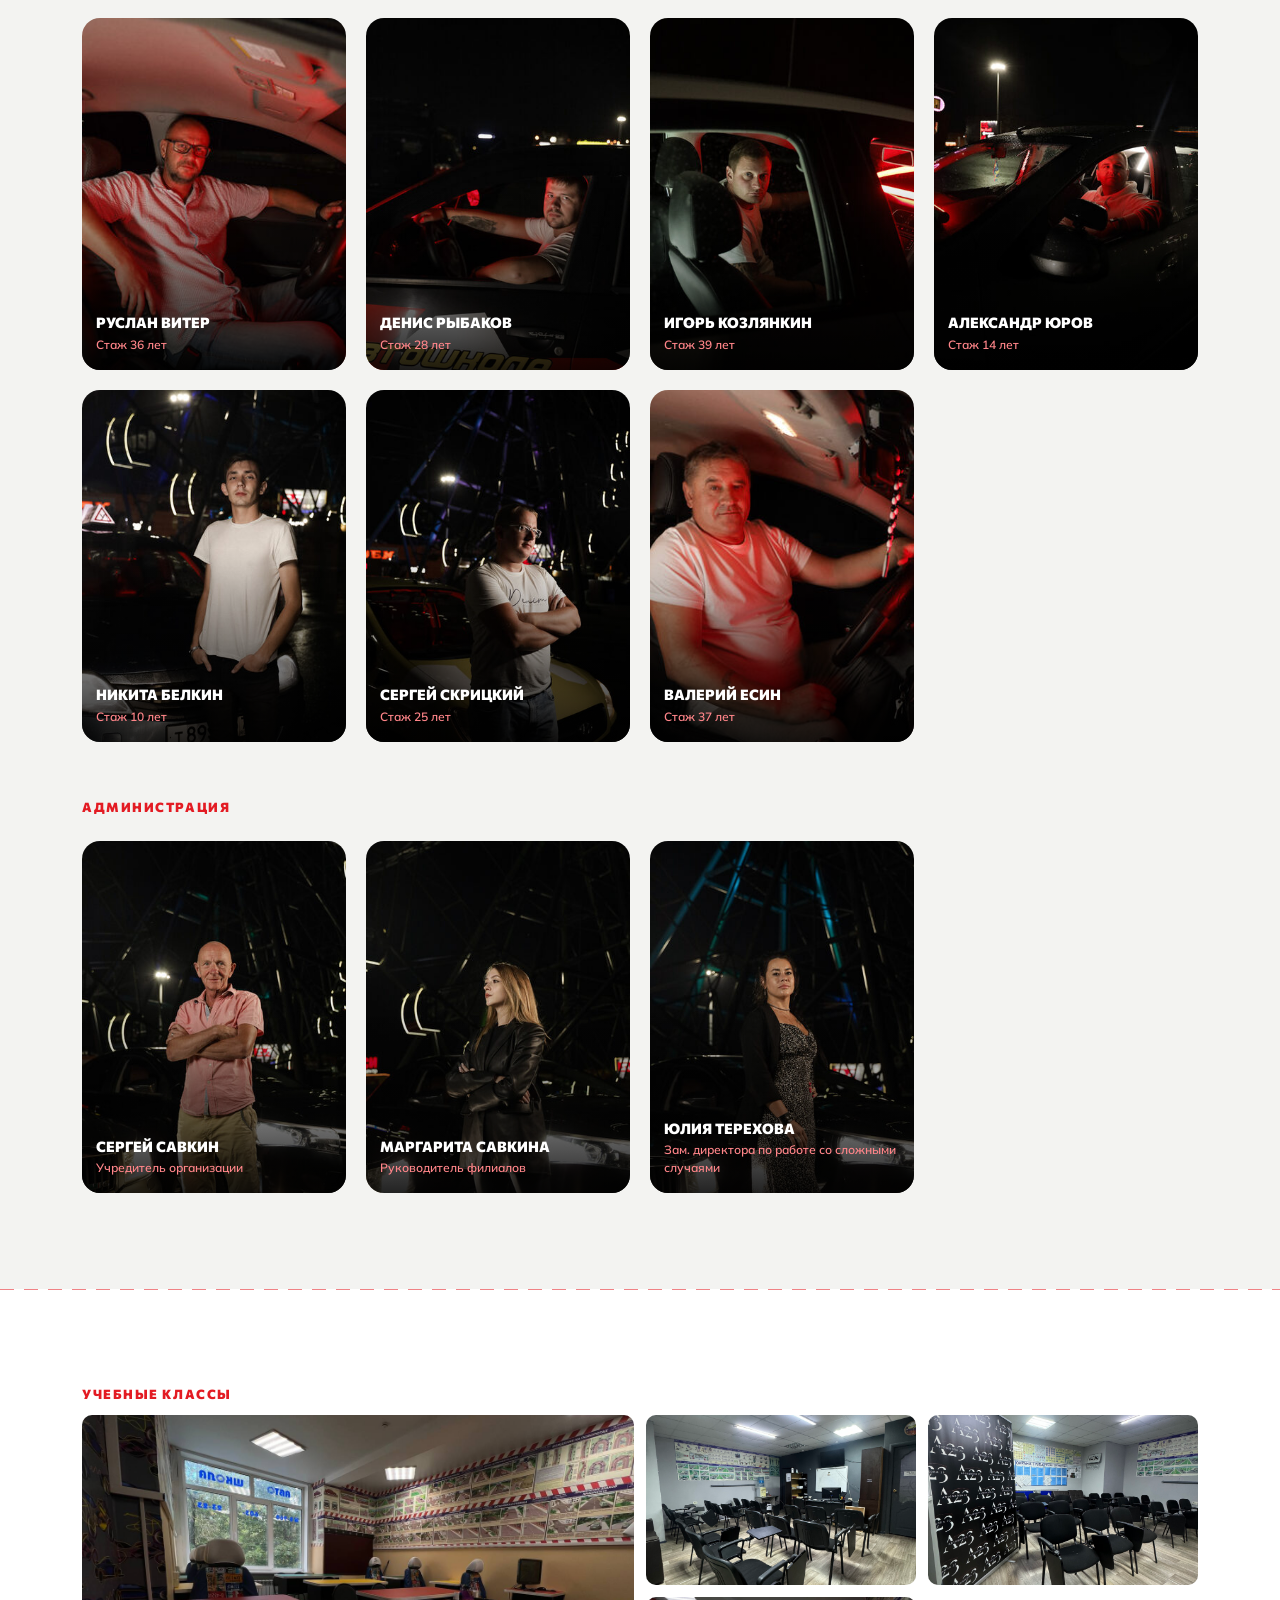
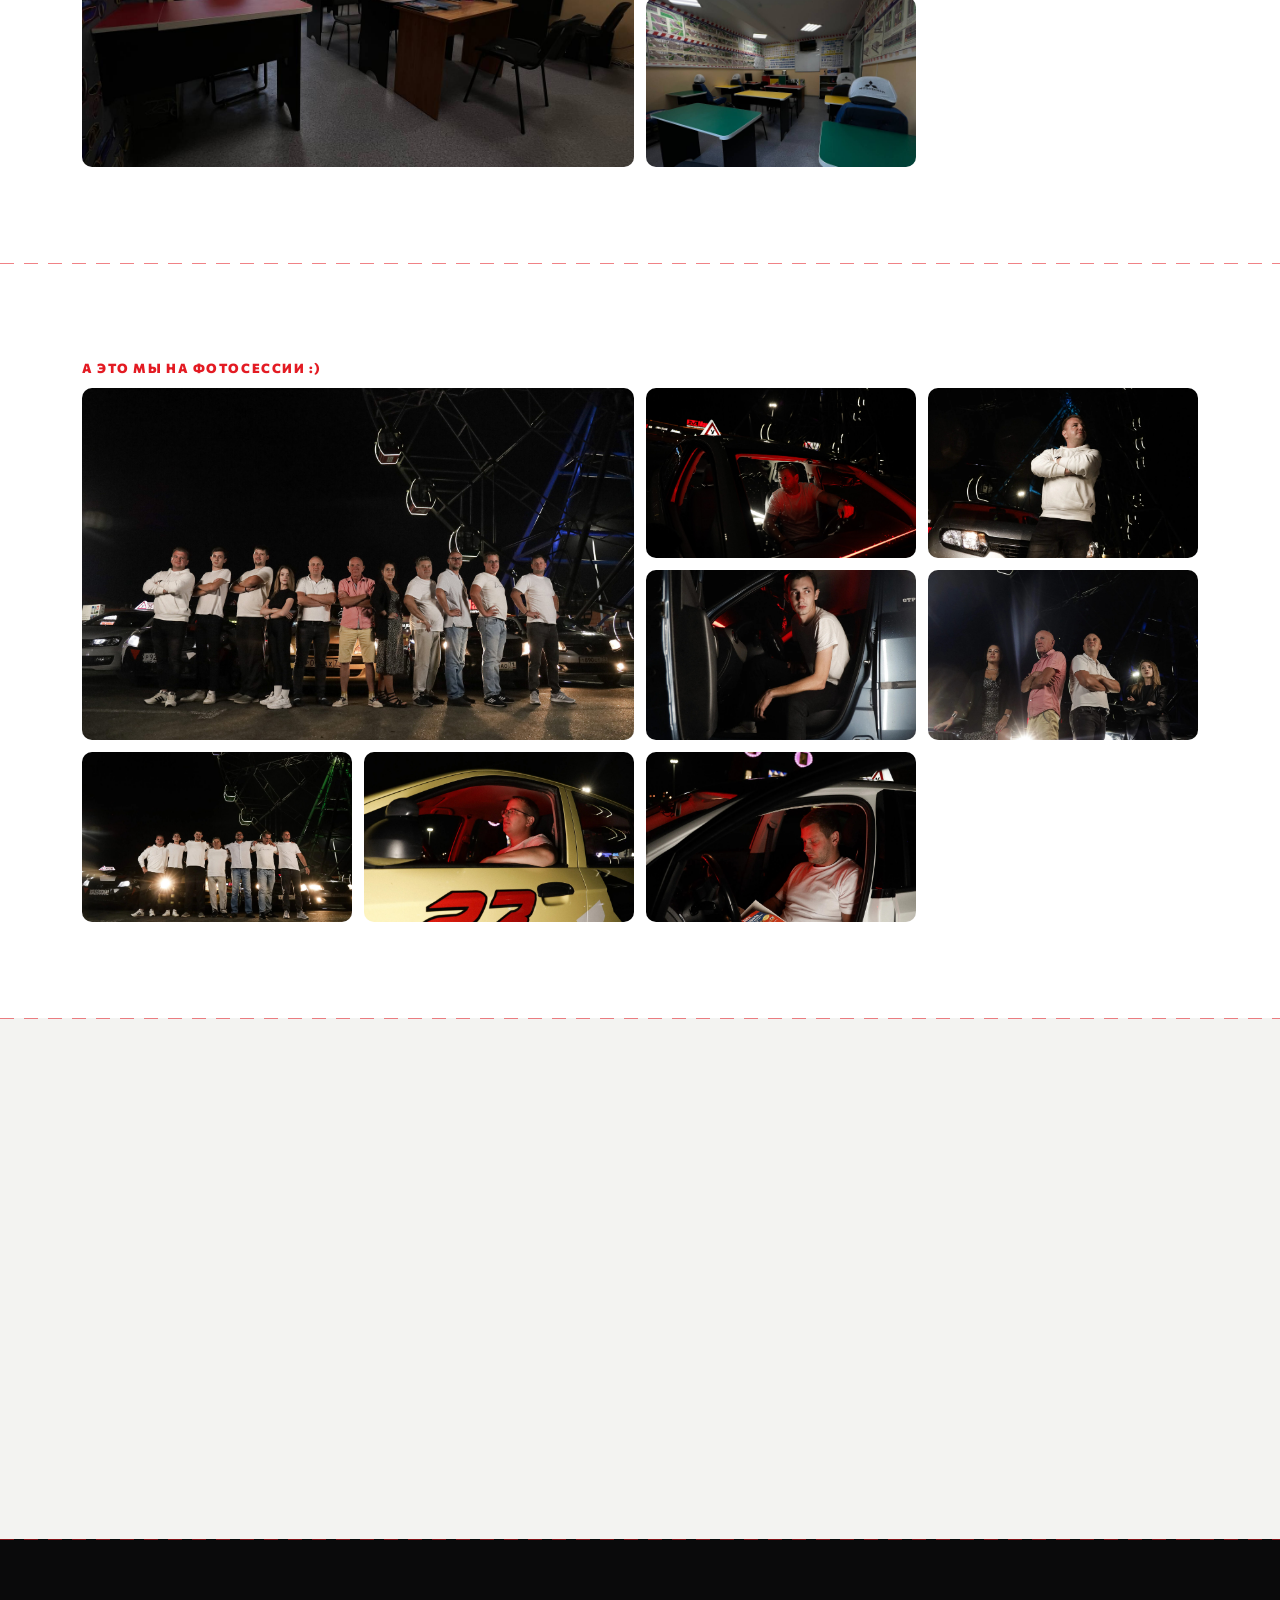
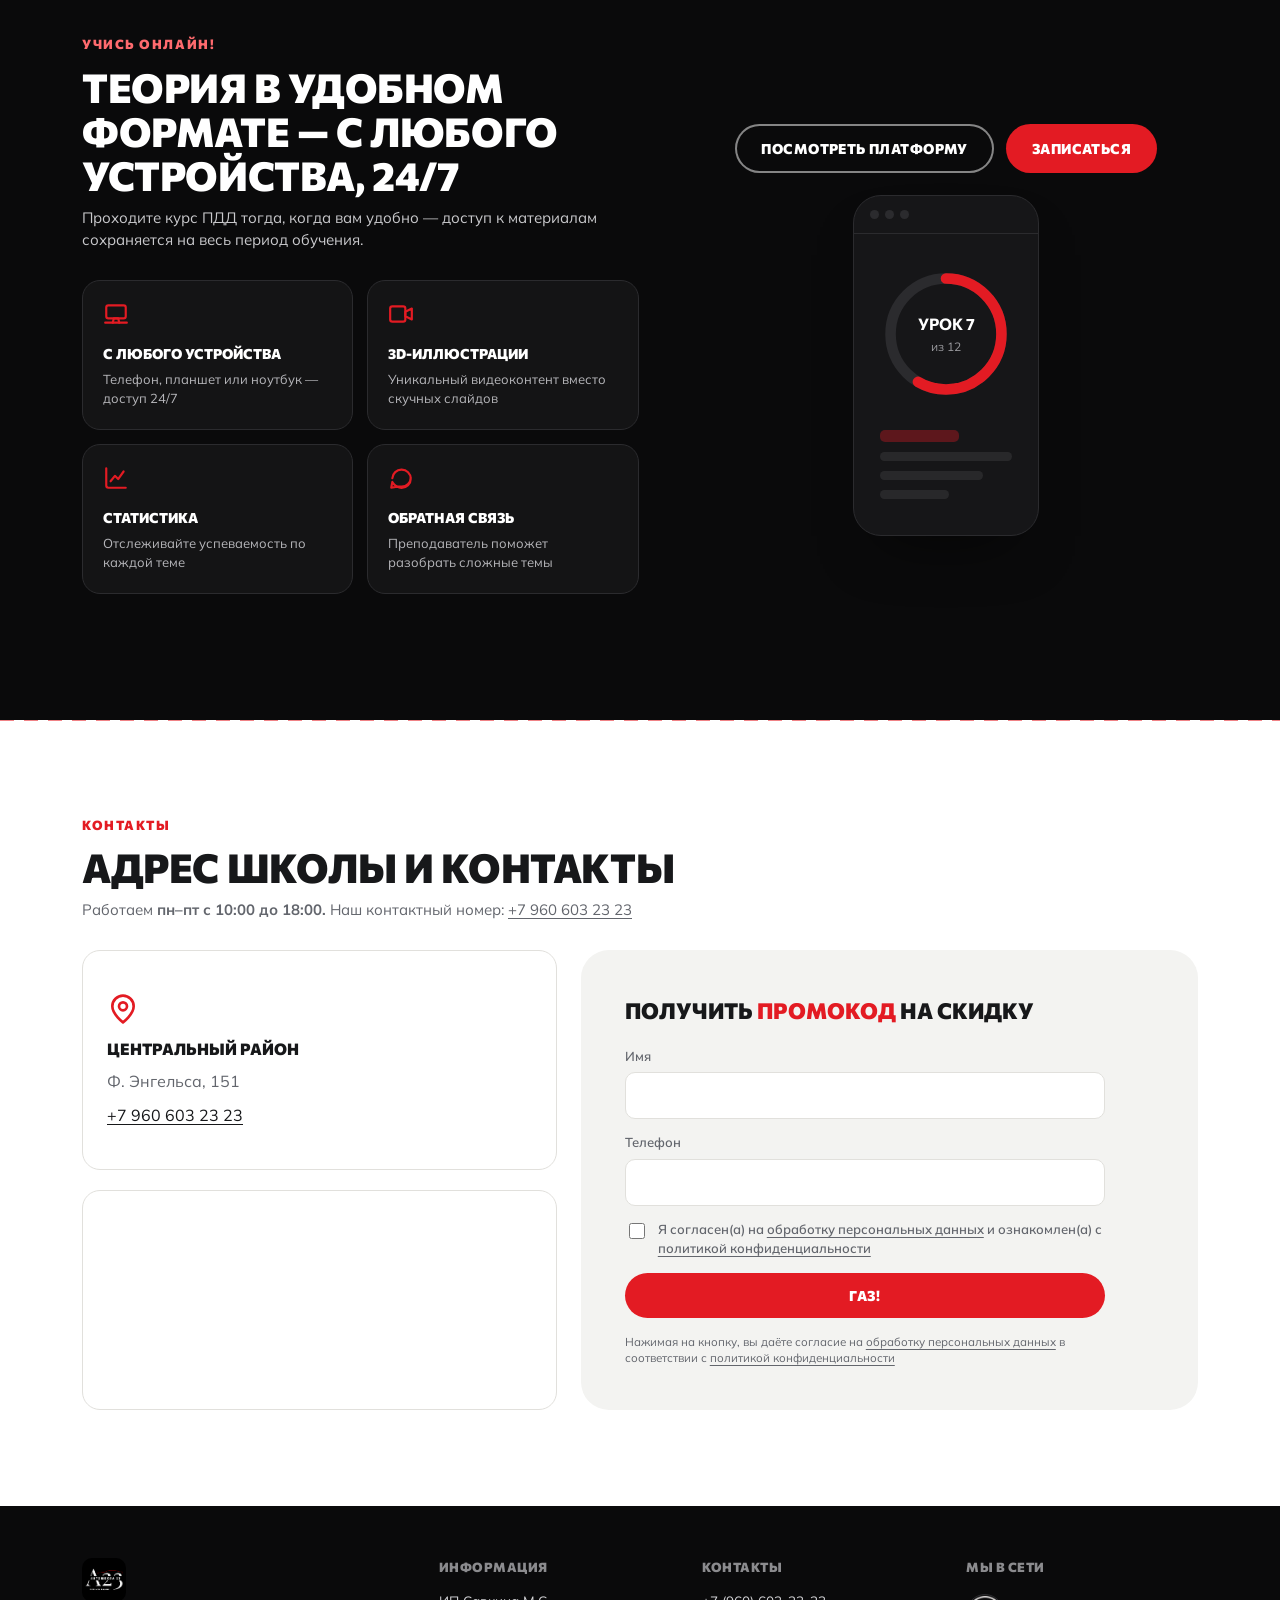
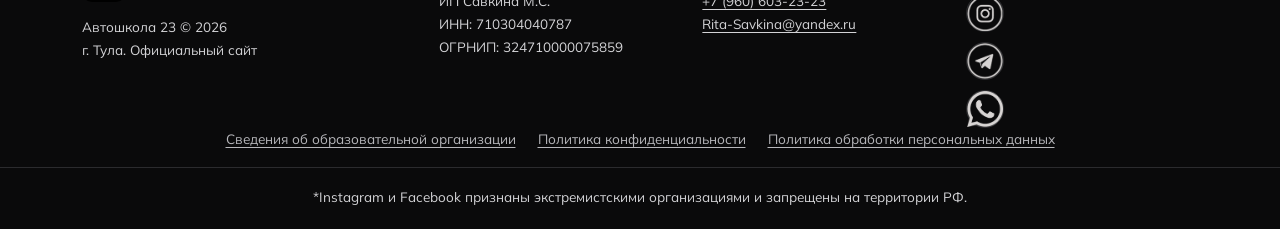
==== commit ec63b185: "Update index.html" ====
--- a/index.html
+++ b/index.html
@@ -621,7 +621,7 @@
   <div class="container footer-grid">
     <div>
       <img src="images/logo.png" alt="Автошкола 23" class="footer-logo">
-      <p class="footer-copy">© 2025. Автошкола 23<br>г. Тула. Официальный сайт</p>
+      <p class="footer-copy">Автошкола 23 © 2026<br>г. Тула. Официальный сайт</p>
     </div>
     <div>
       <h4>Информация</h4>
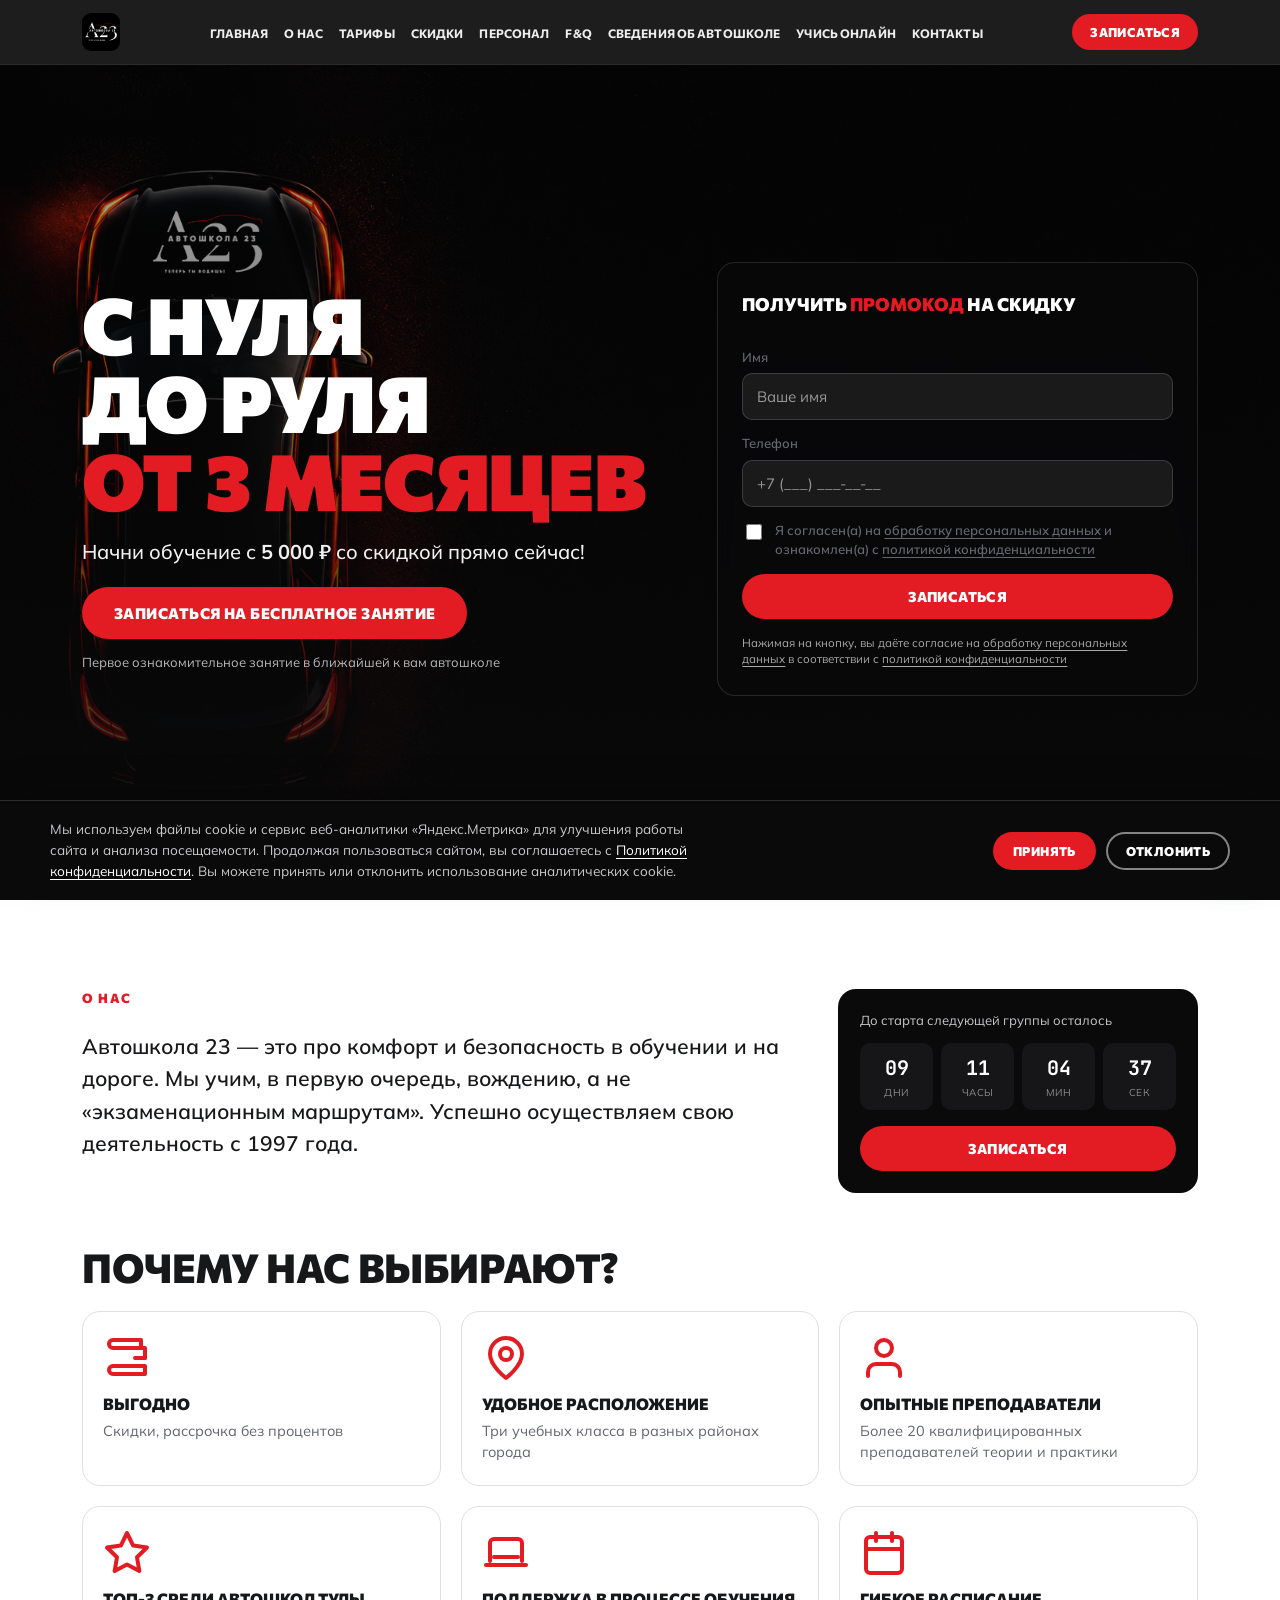
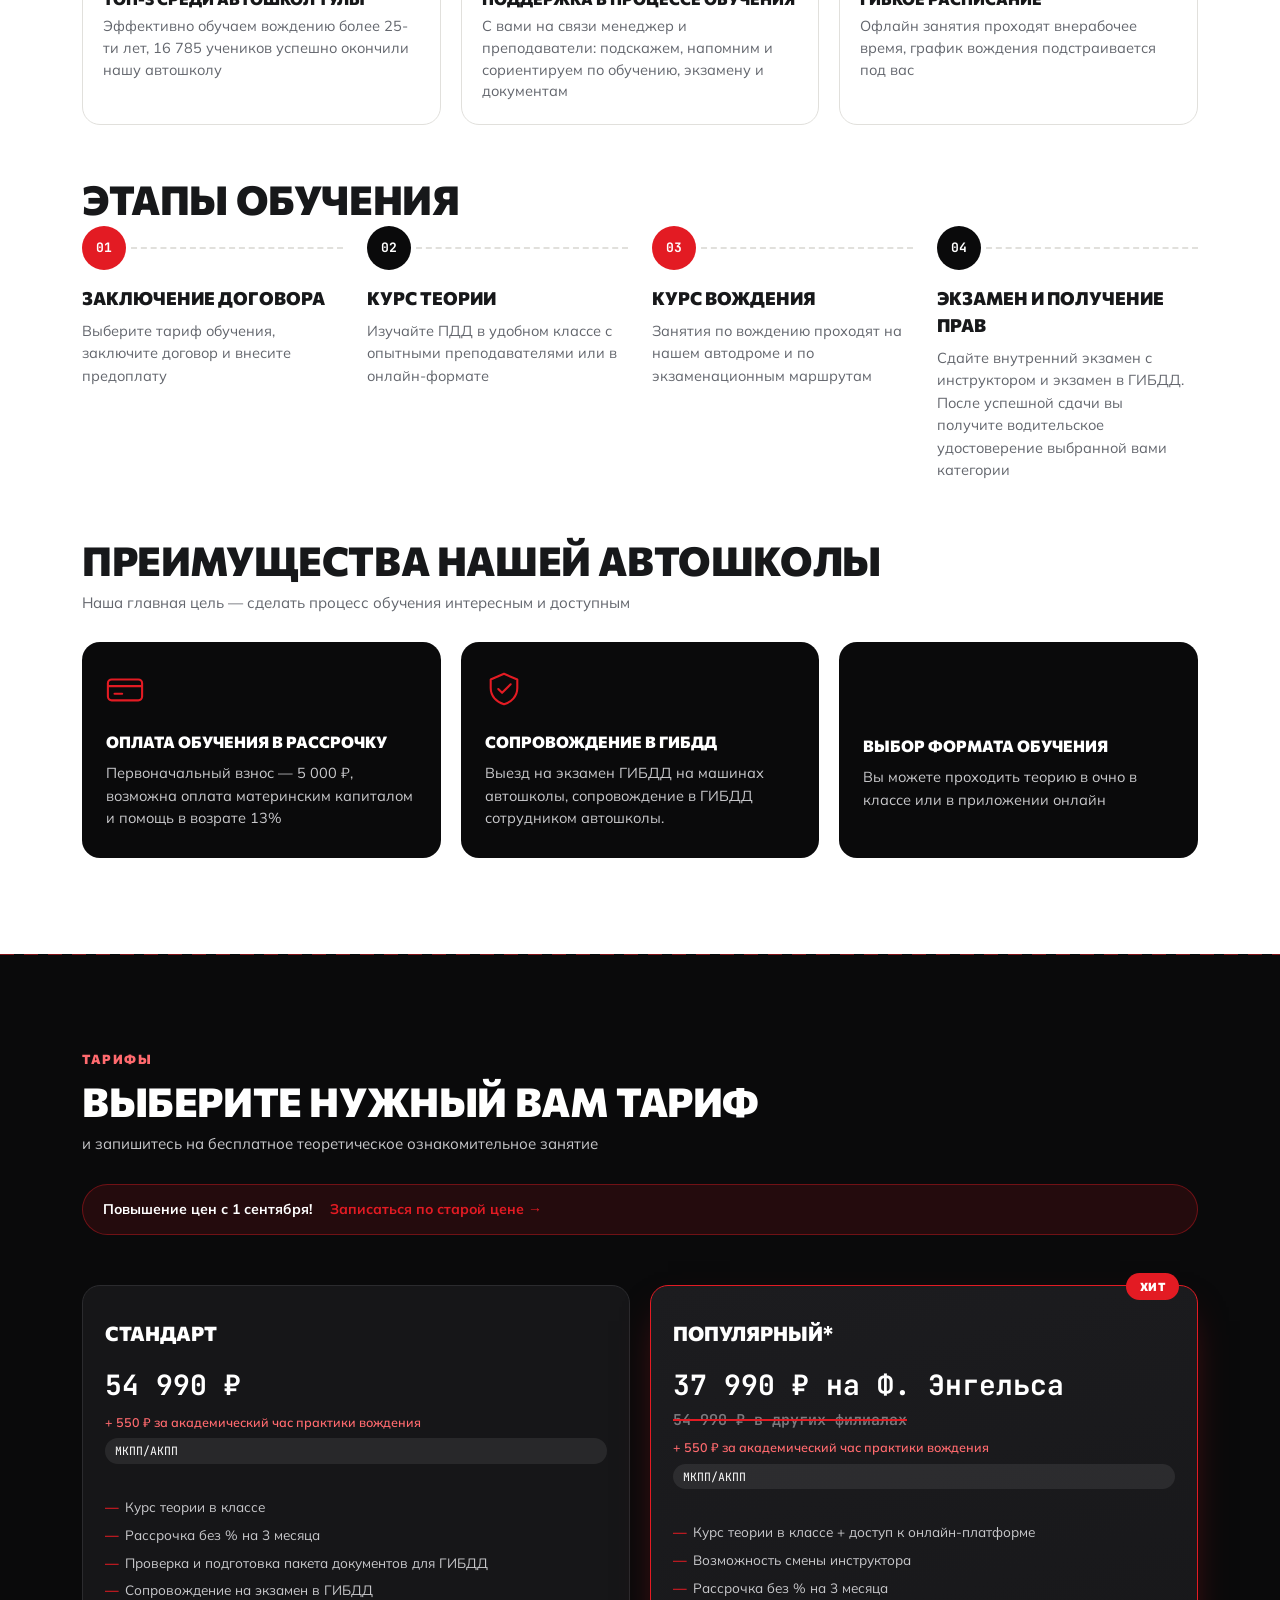
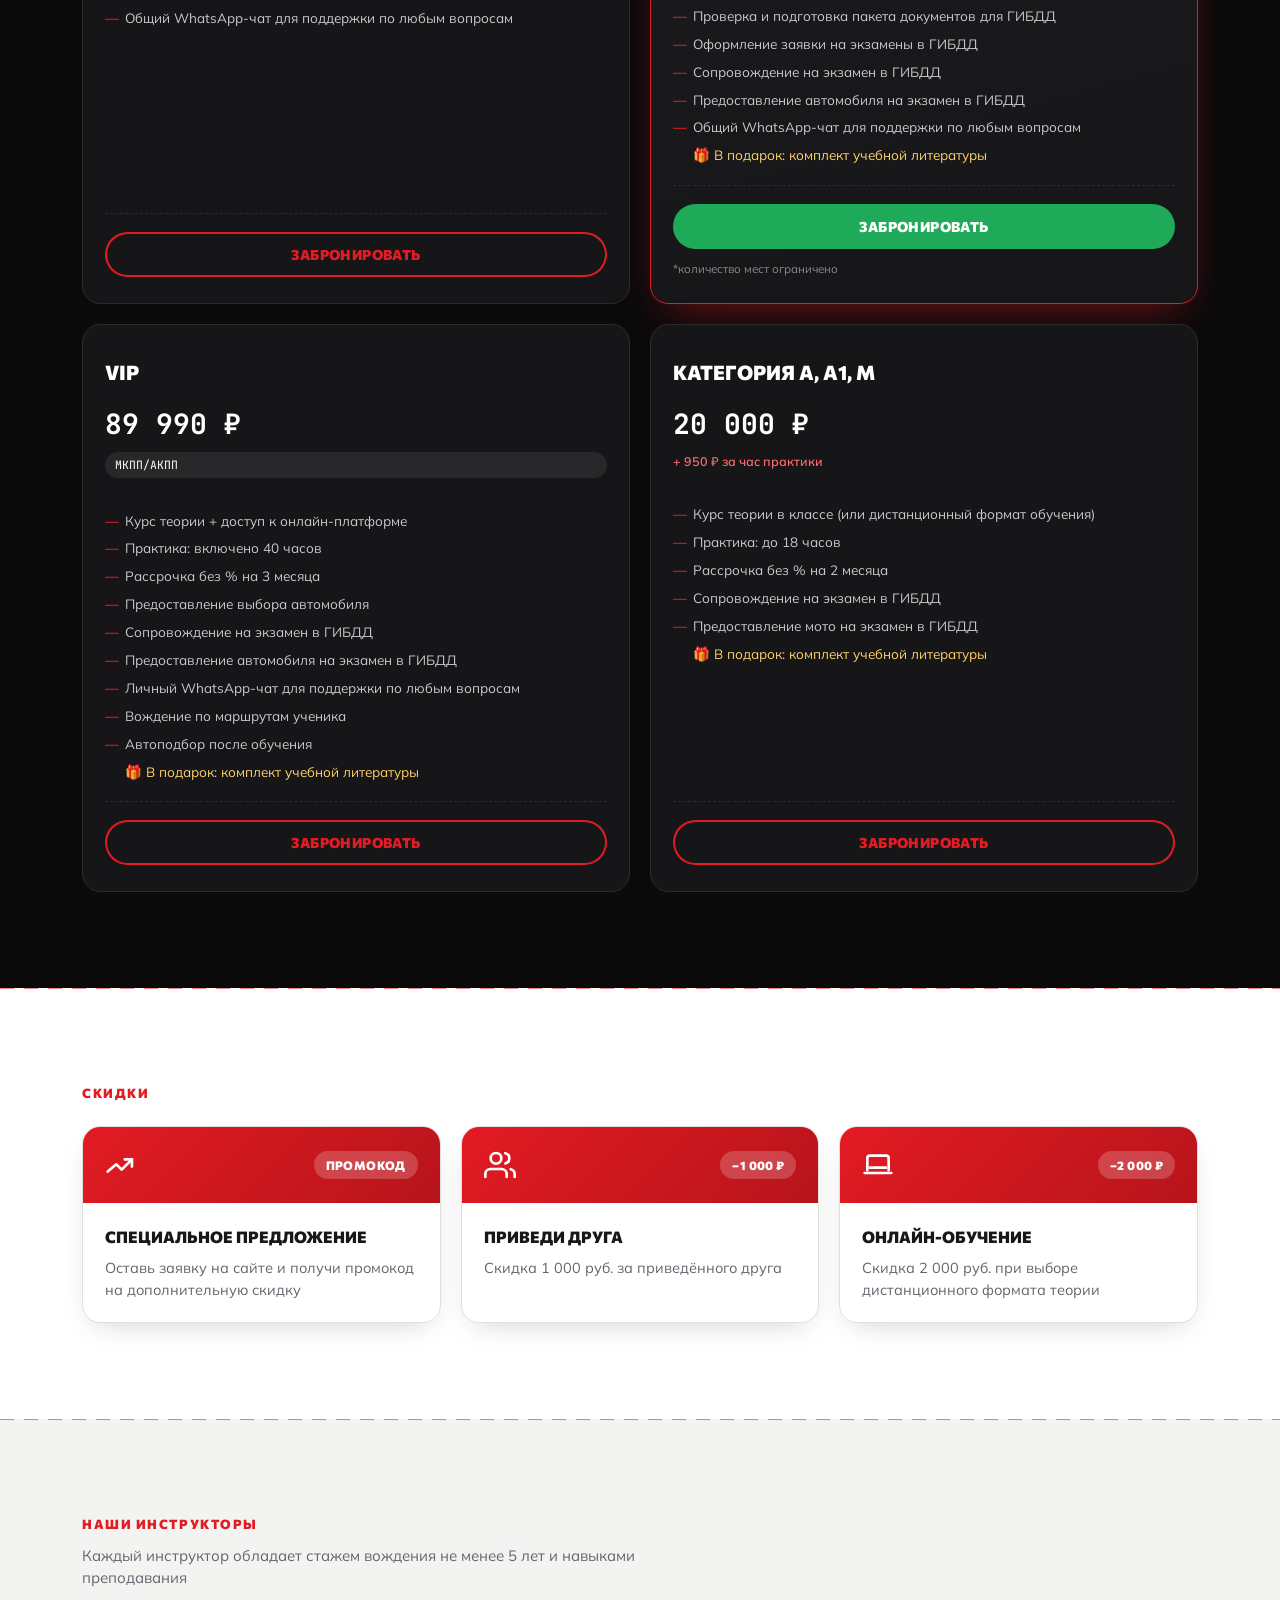
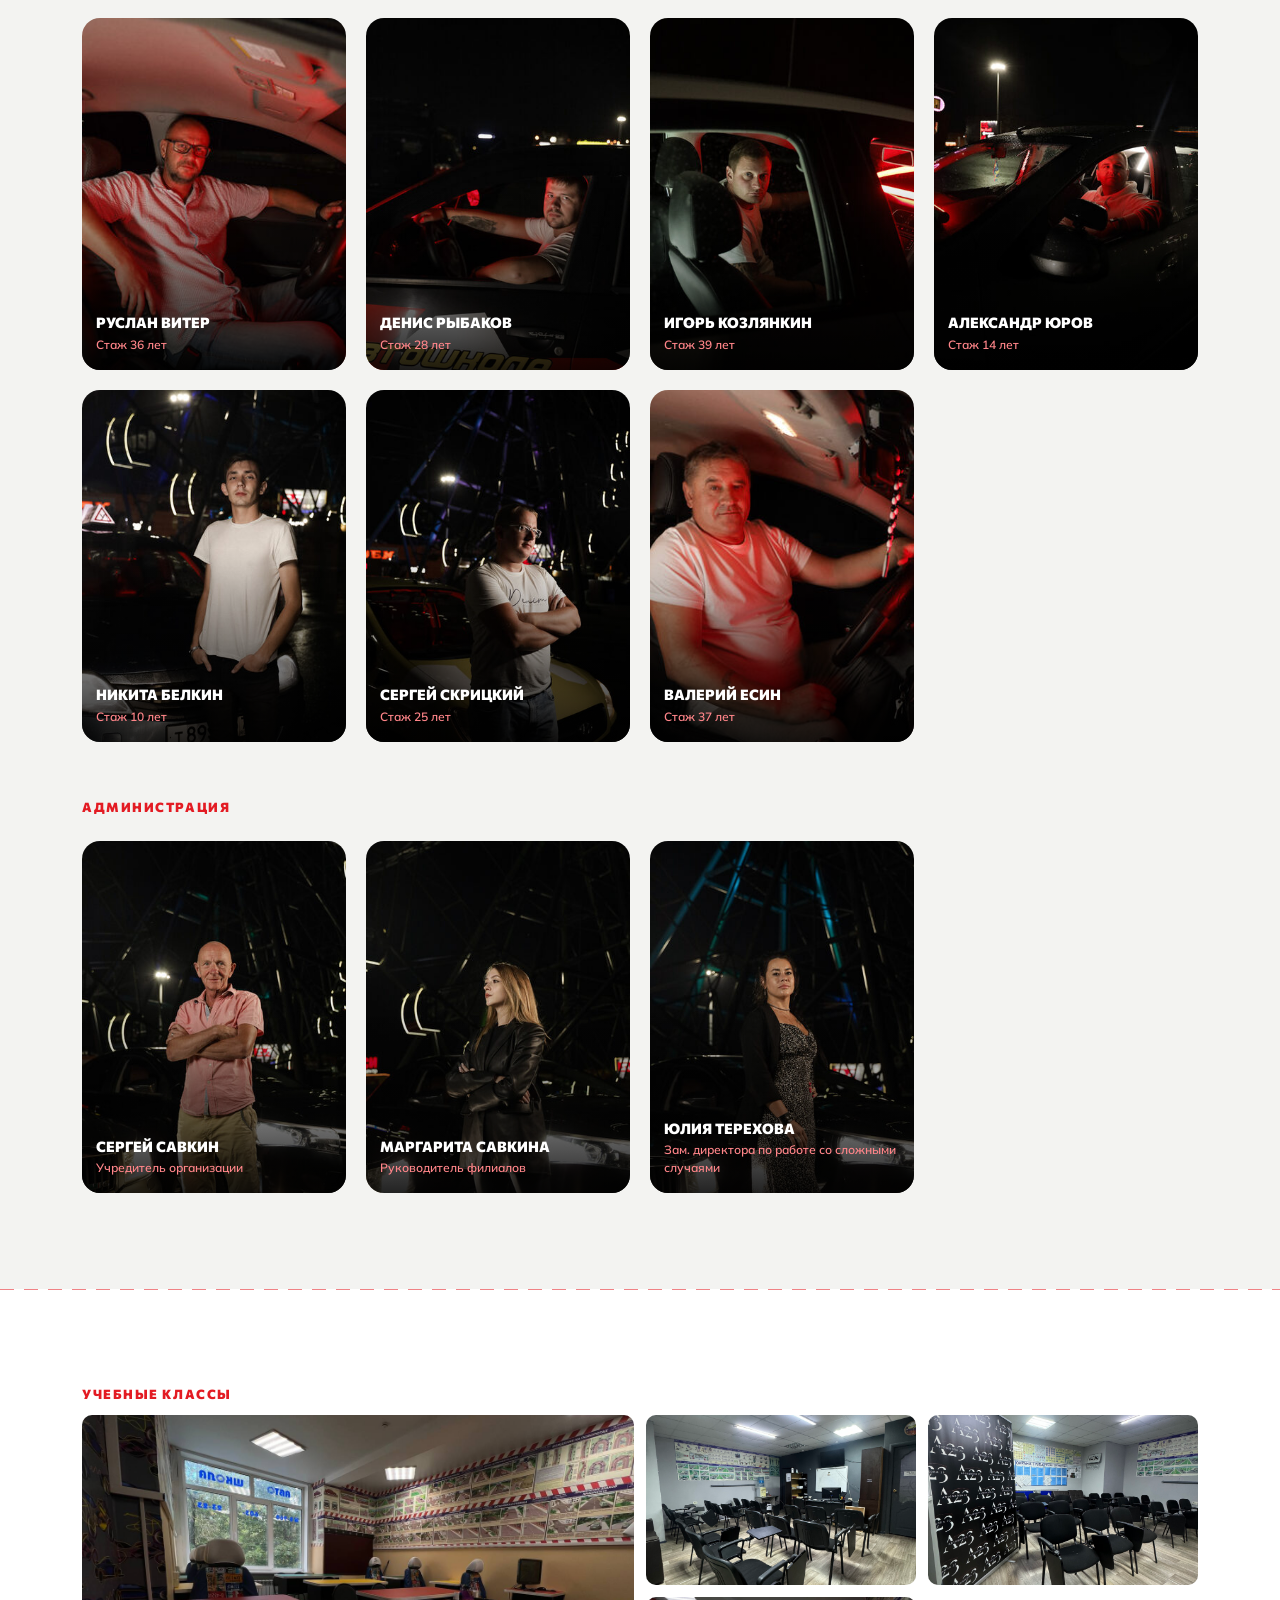
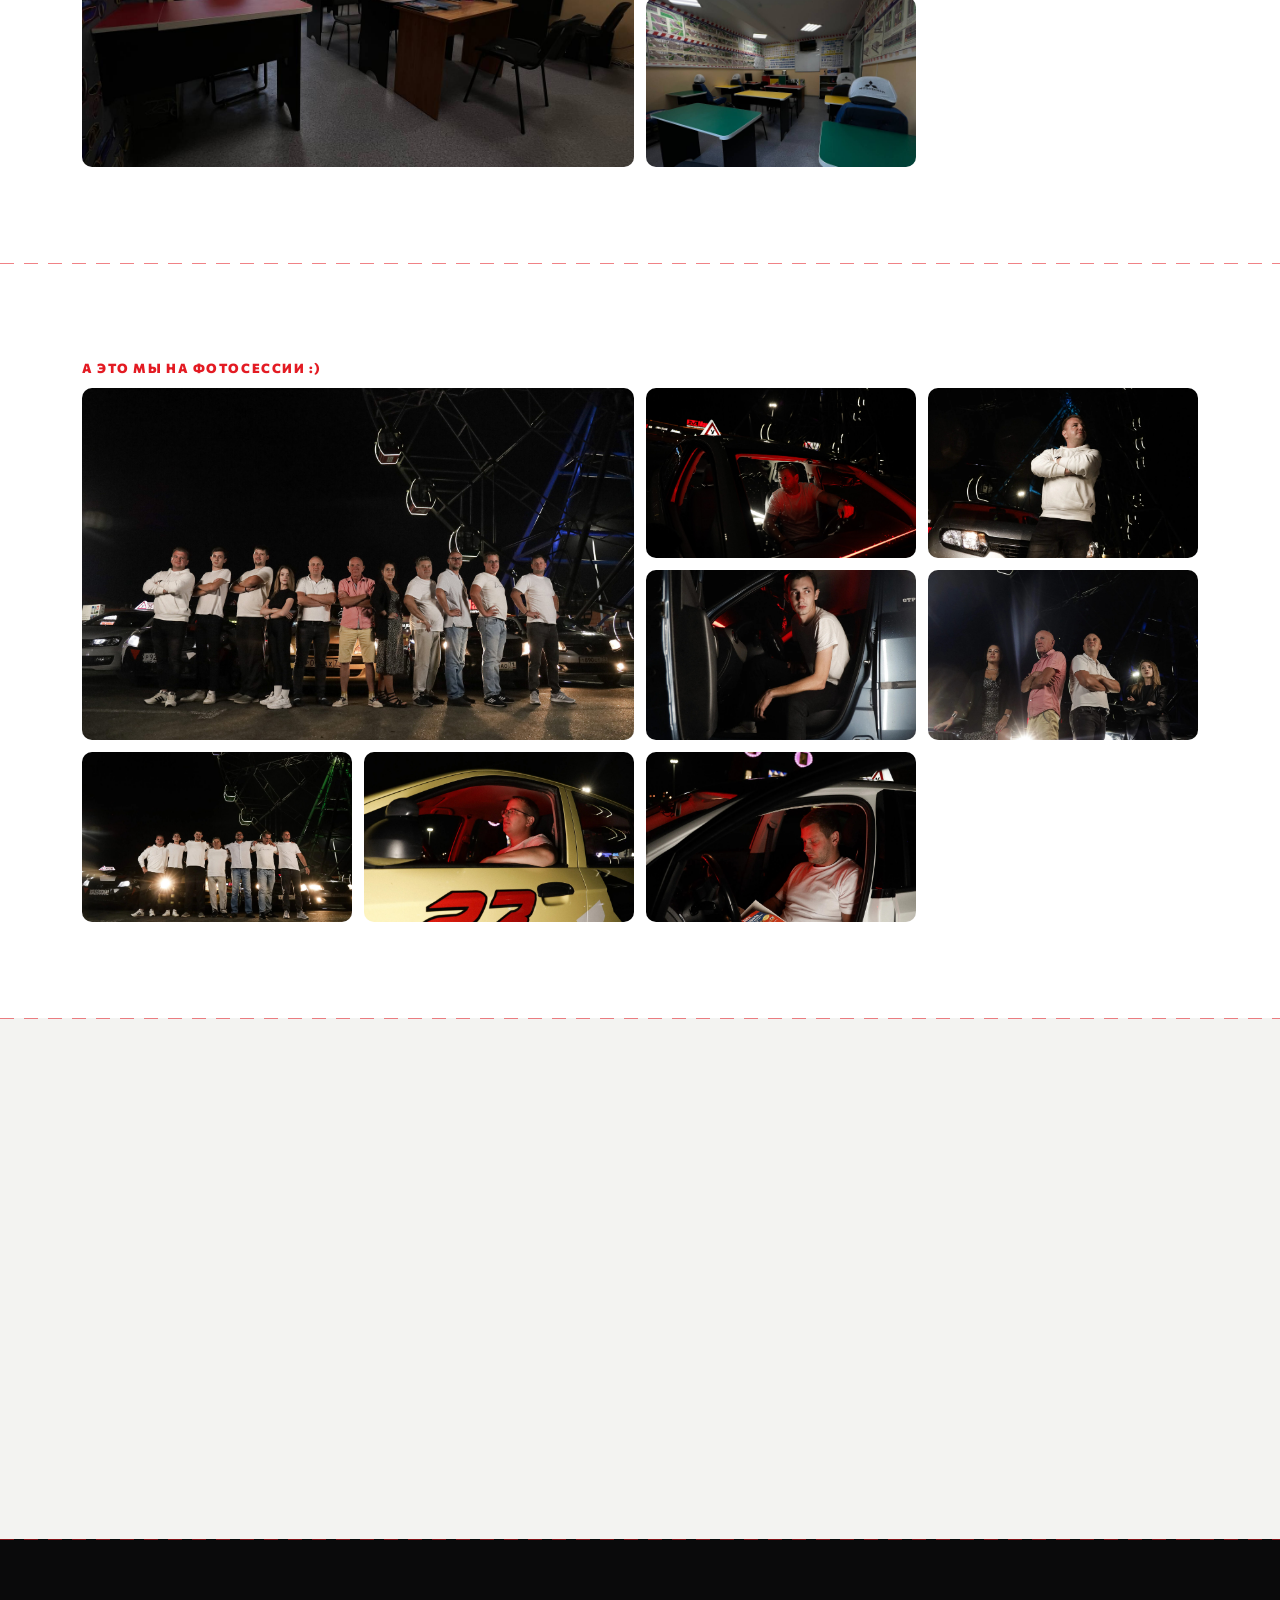
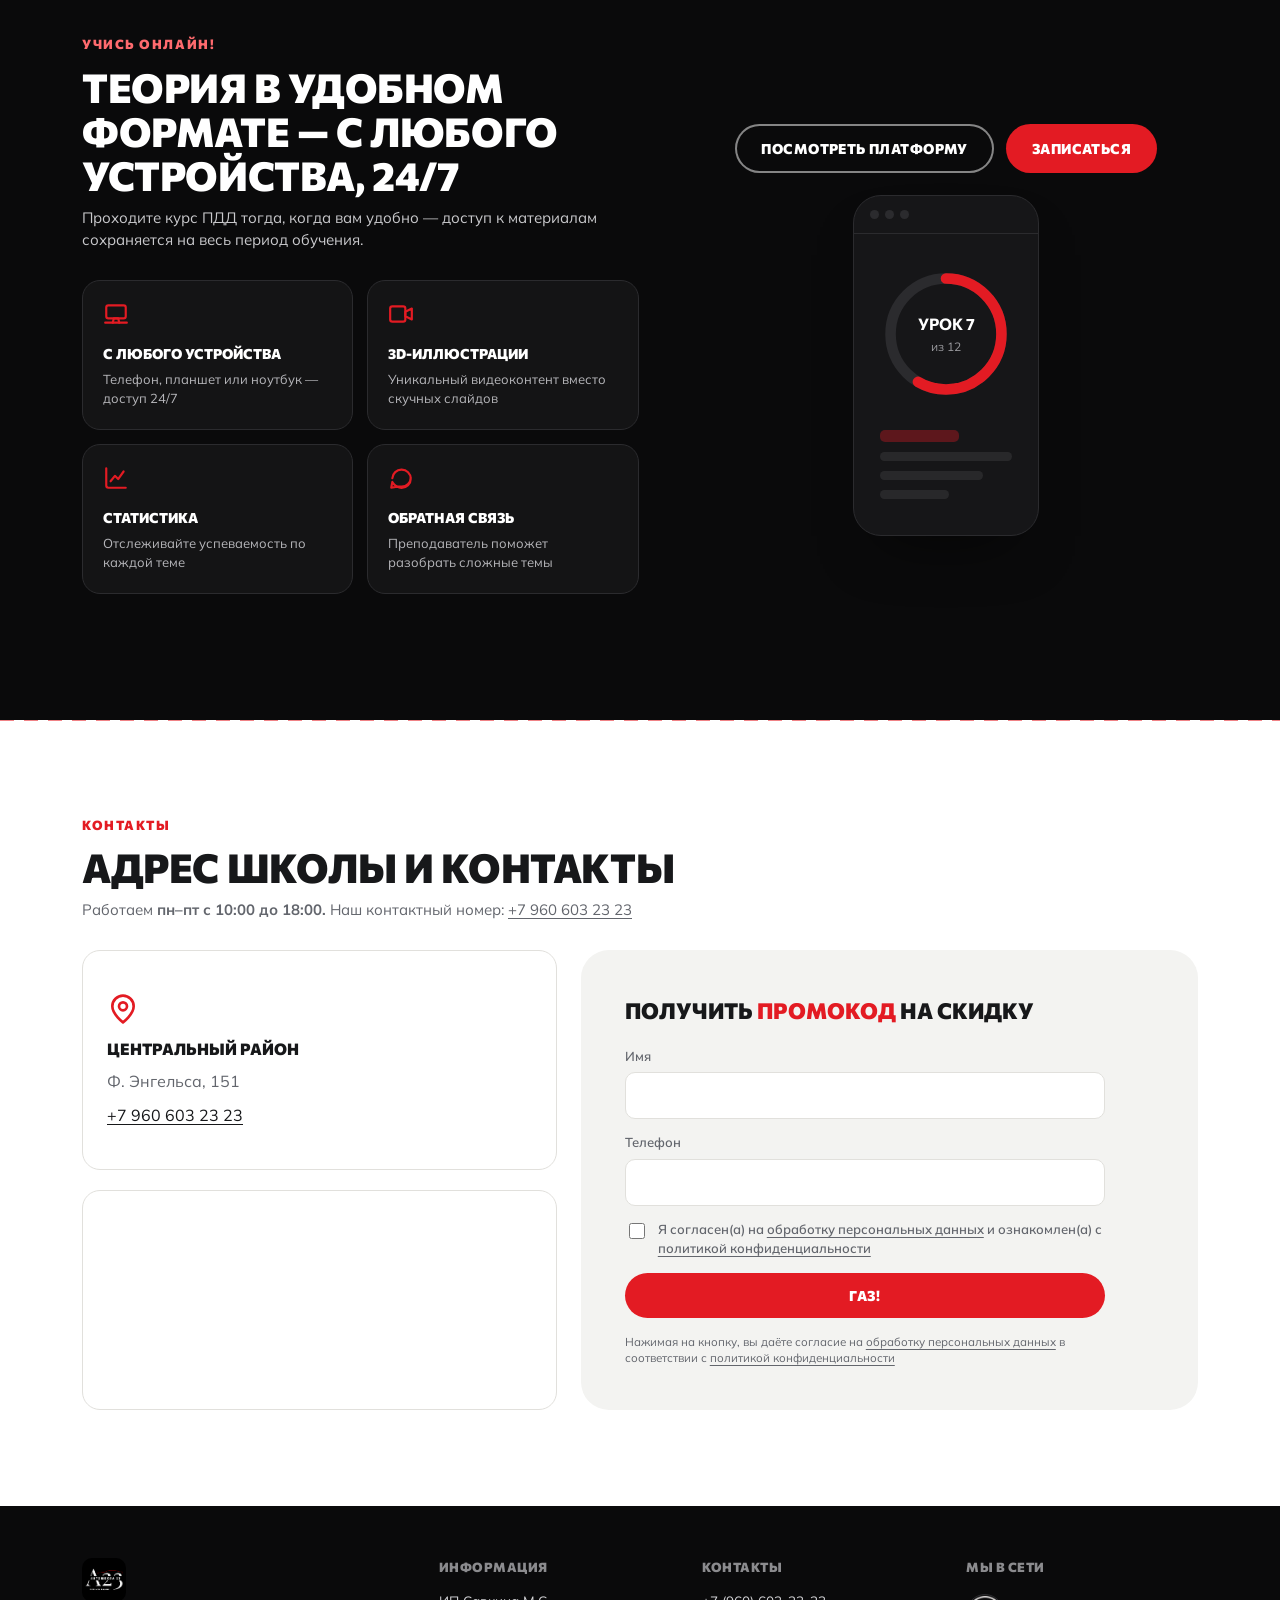
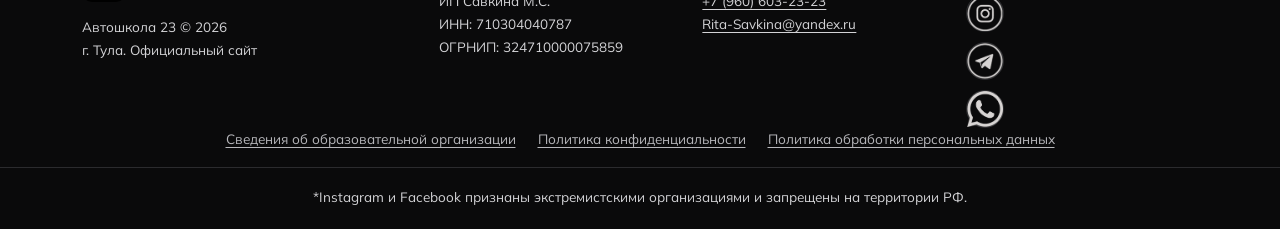
==== commit 1d3e5d3b: "Update index.html" ====
--- a/index.html
+++ b/index.html
@@ -663,7 +663,7 @@
       <p class="consent-note">Нажимая на кнопку, вы даёте согласие на <a href="personal-data-policy.html" target="_blank" rel="noopener" class="link-underline">обработку персональных данных</a> в соответствии с <a href="privacy-policy.html" target="_blank" rel="noopener" class="link-underline">политикой конфиденциальности</a></p>
     </form>
     <div class="modal-success" id="modal-success">
-      <p>Спасибо! Заявка отправлена — мы скоро свяжемся с вами.</p>
+      <p>Заявка принята ✅ Мы свяжемся с вами в ближайшее время</p>
     </div>
   </div>
 </div>
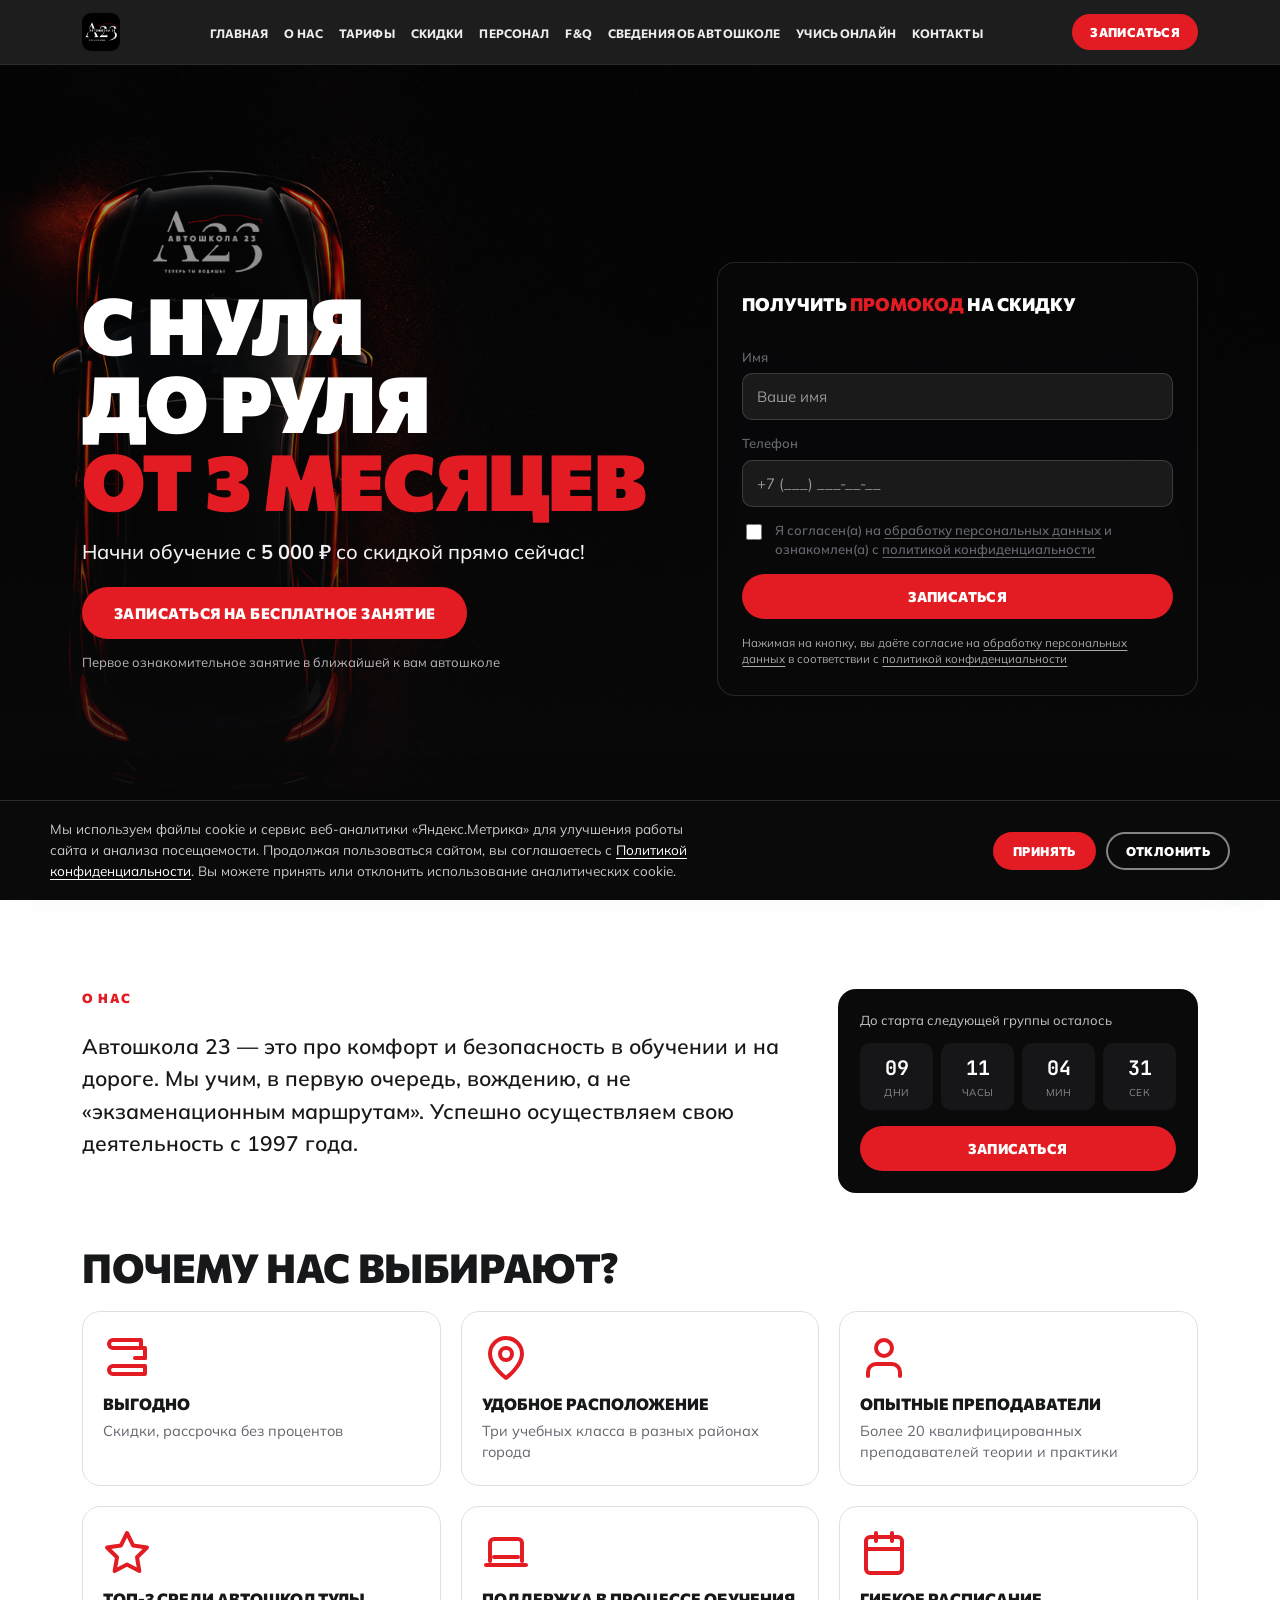
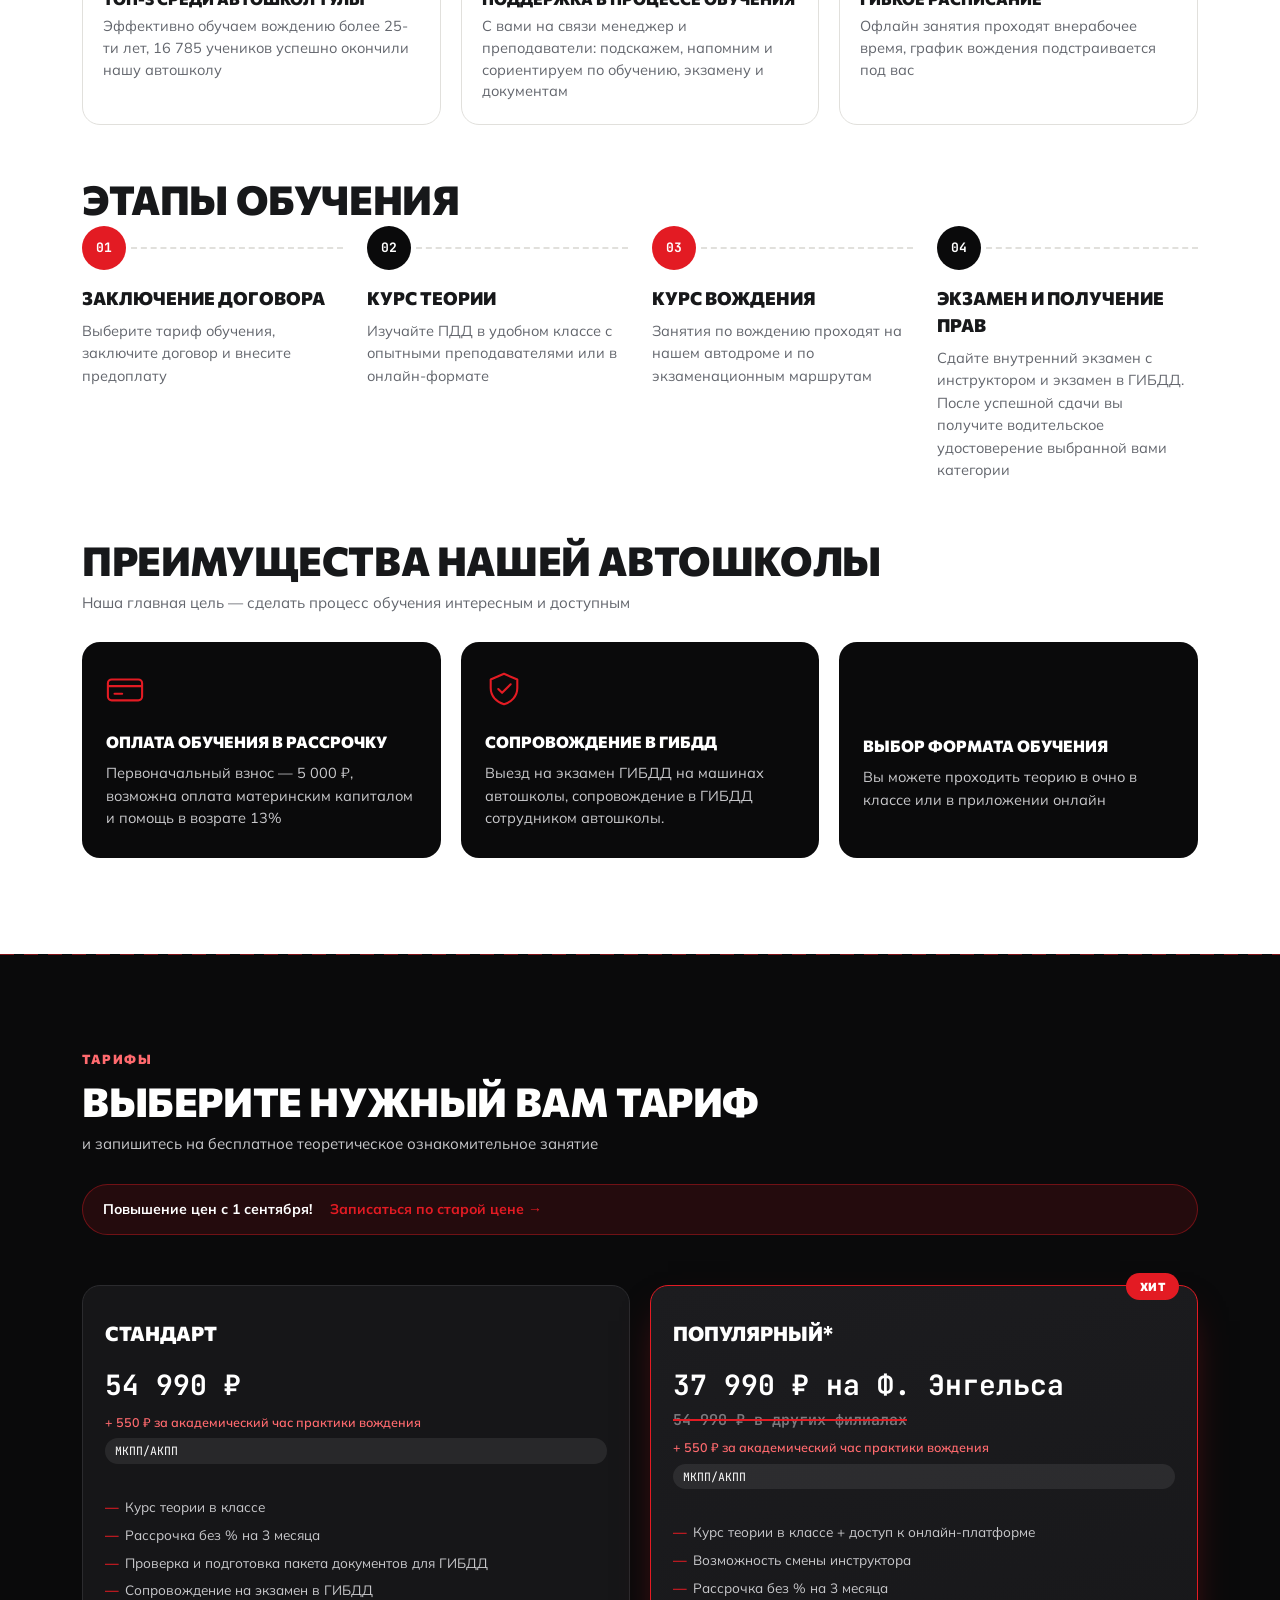
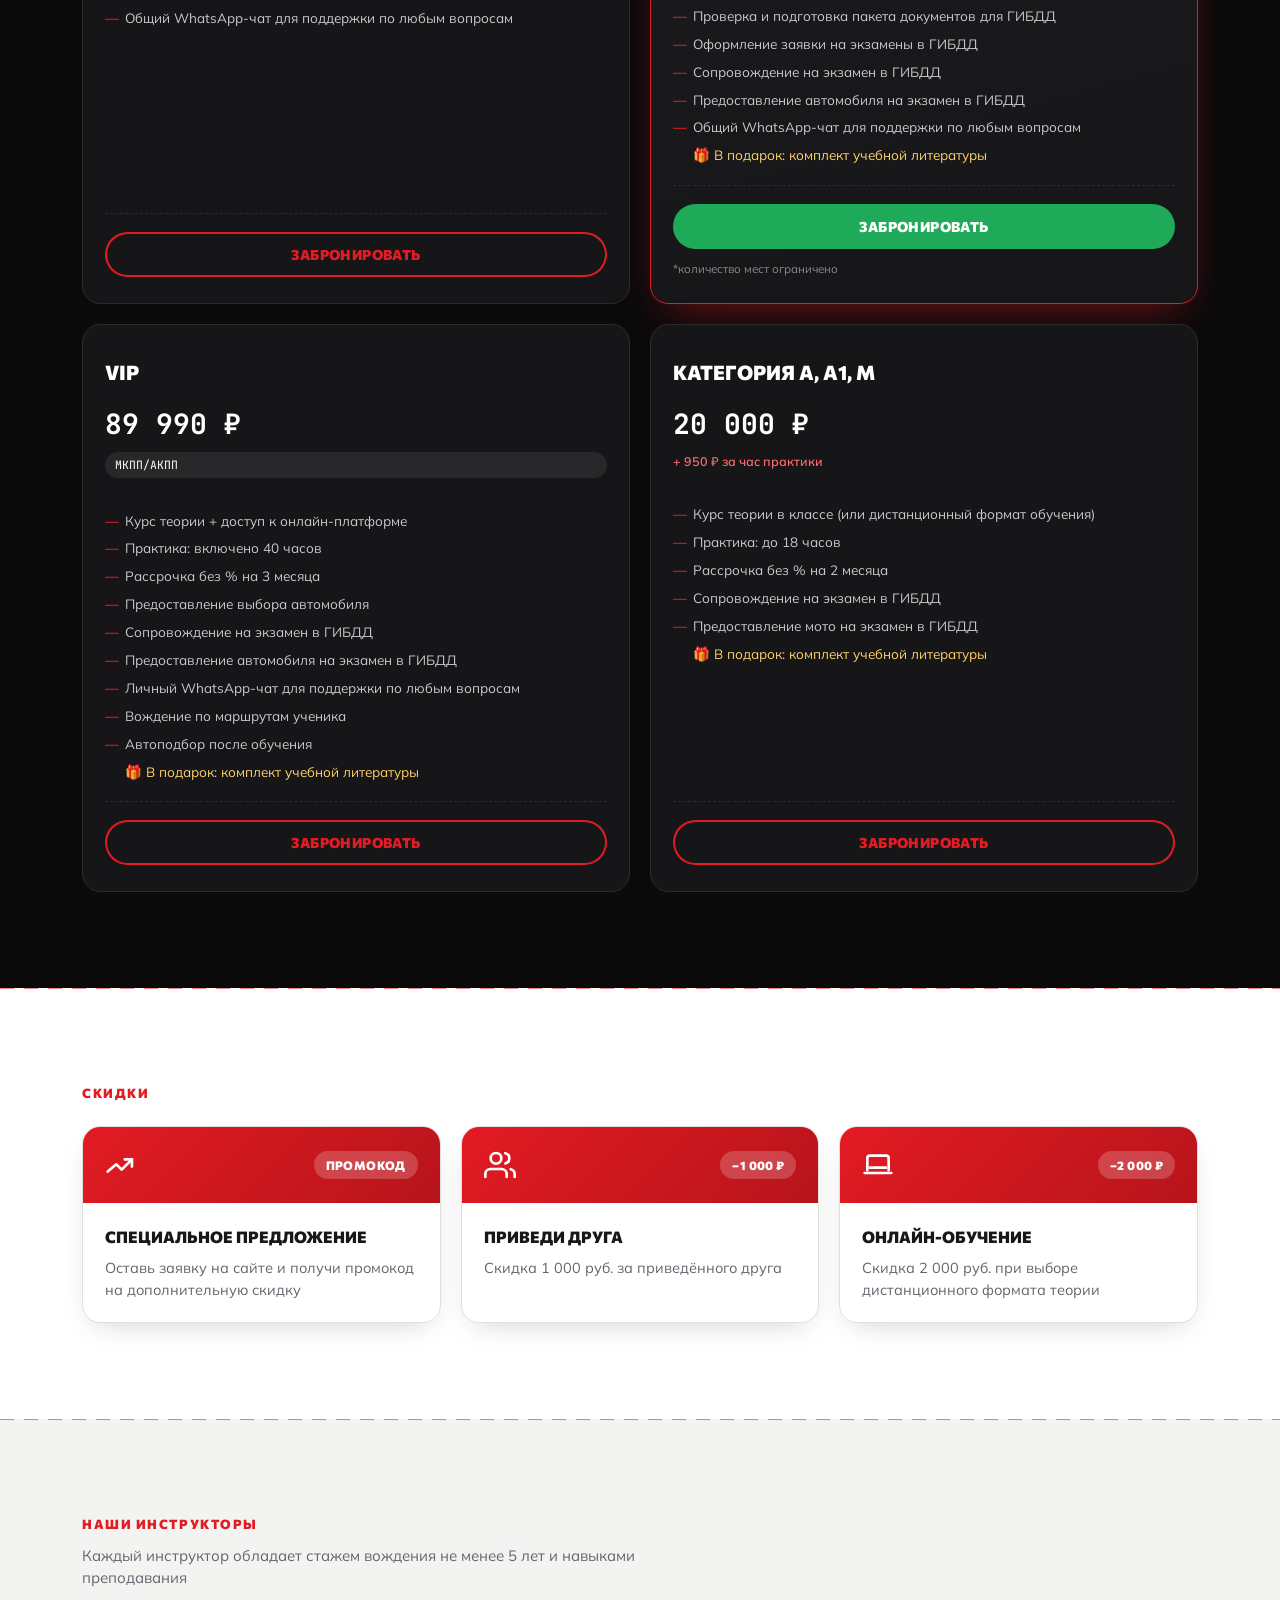
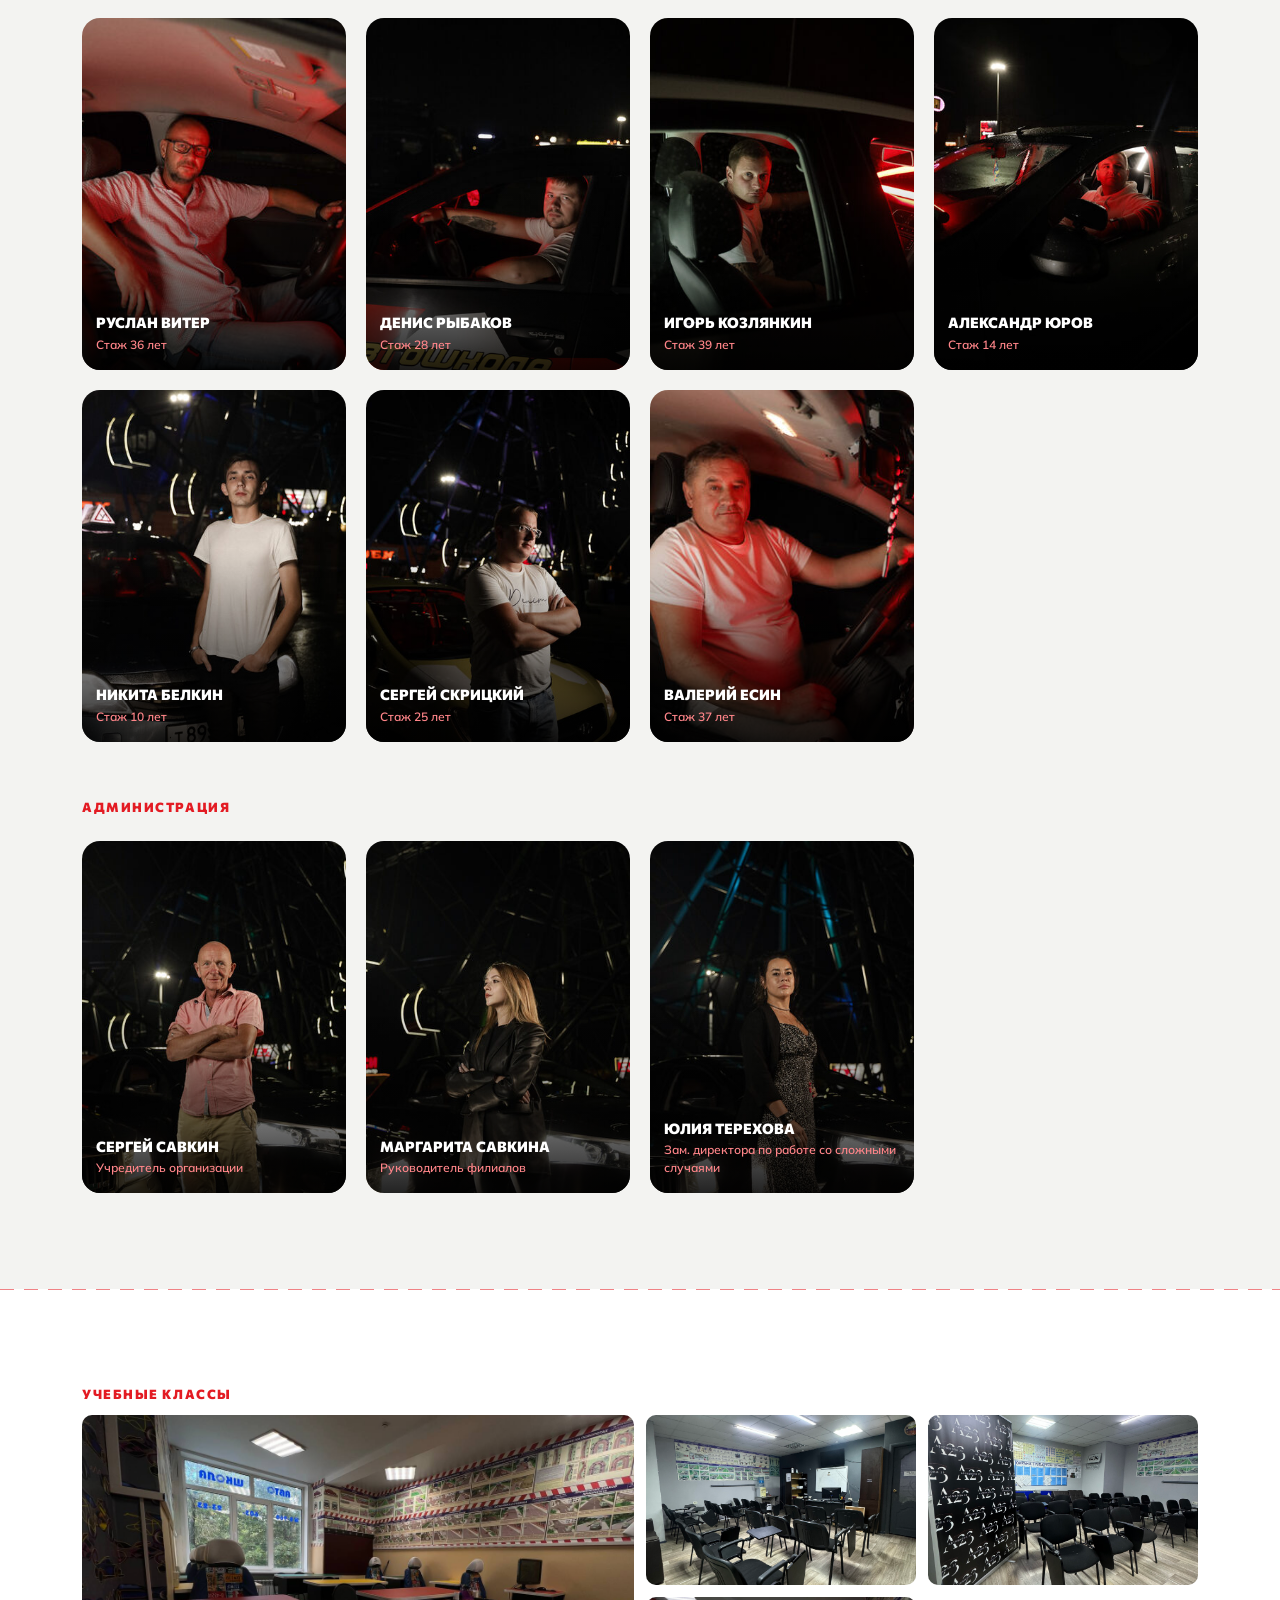
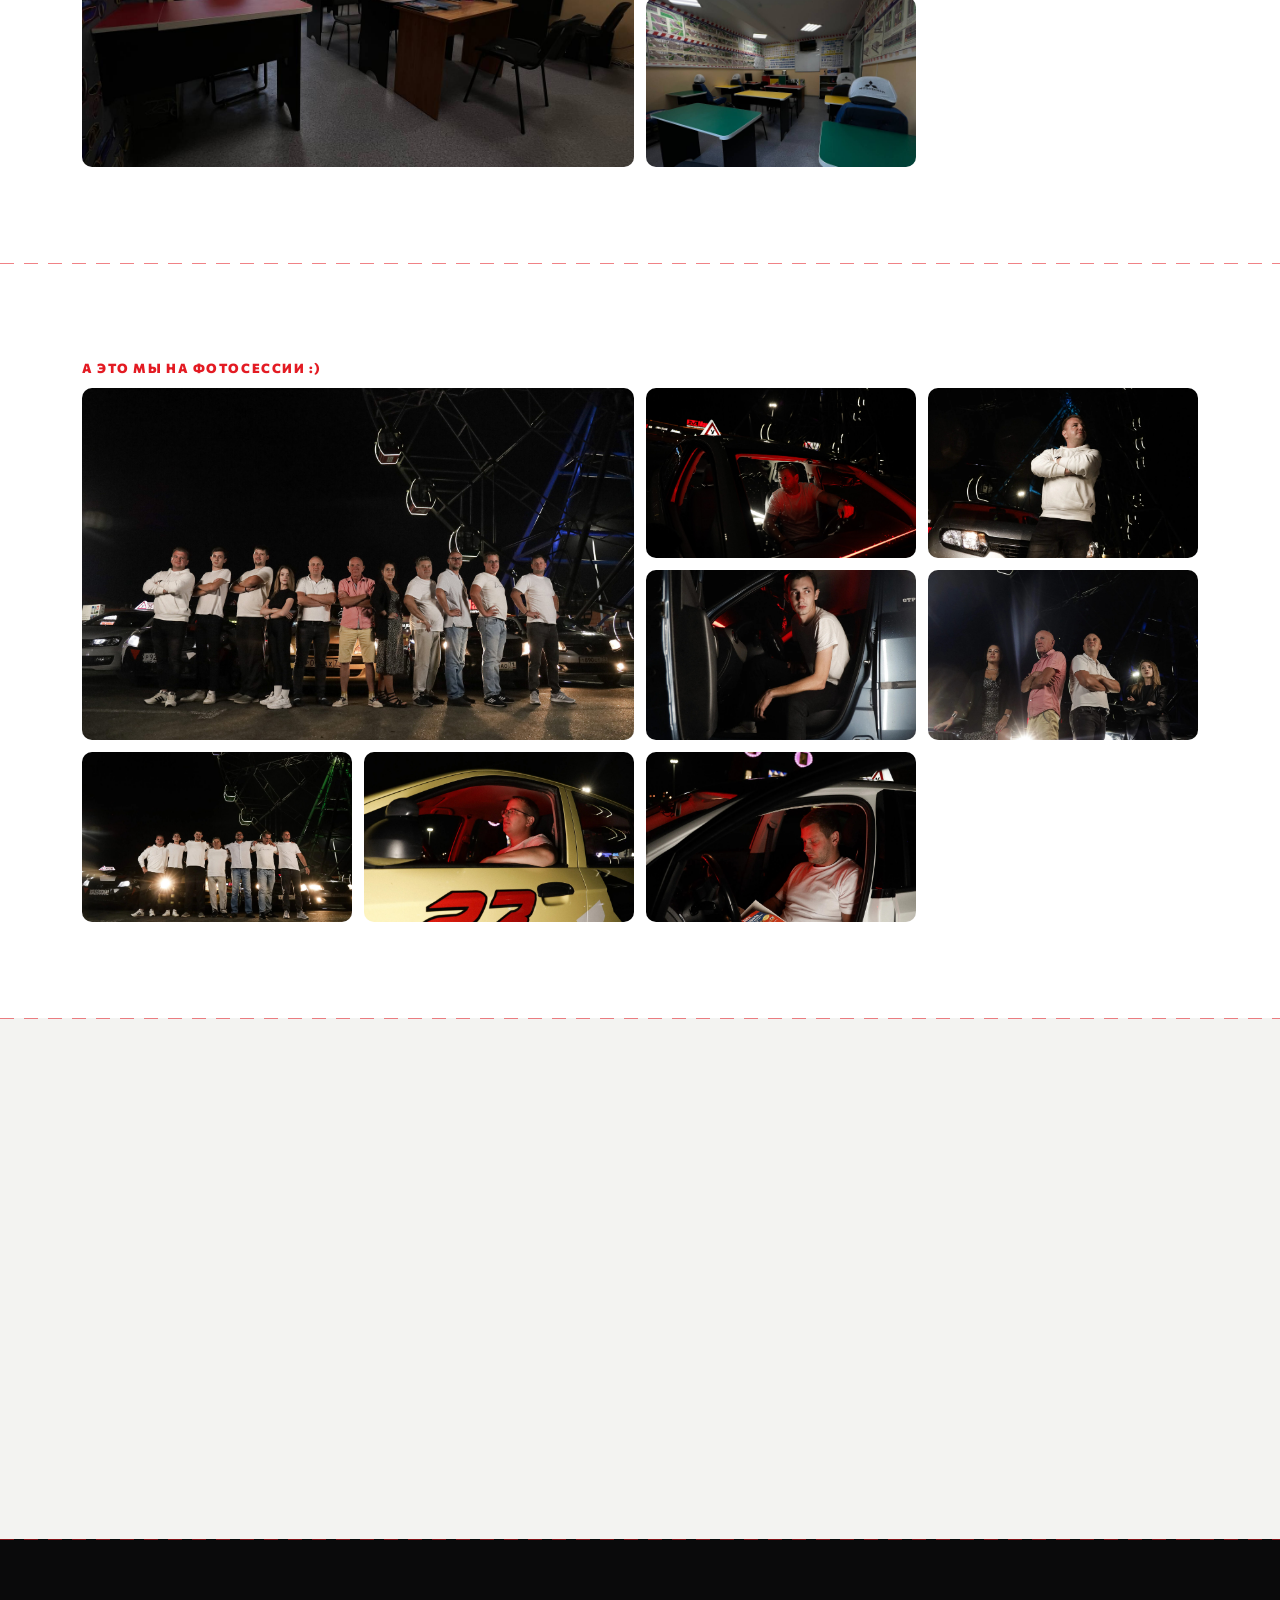
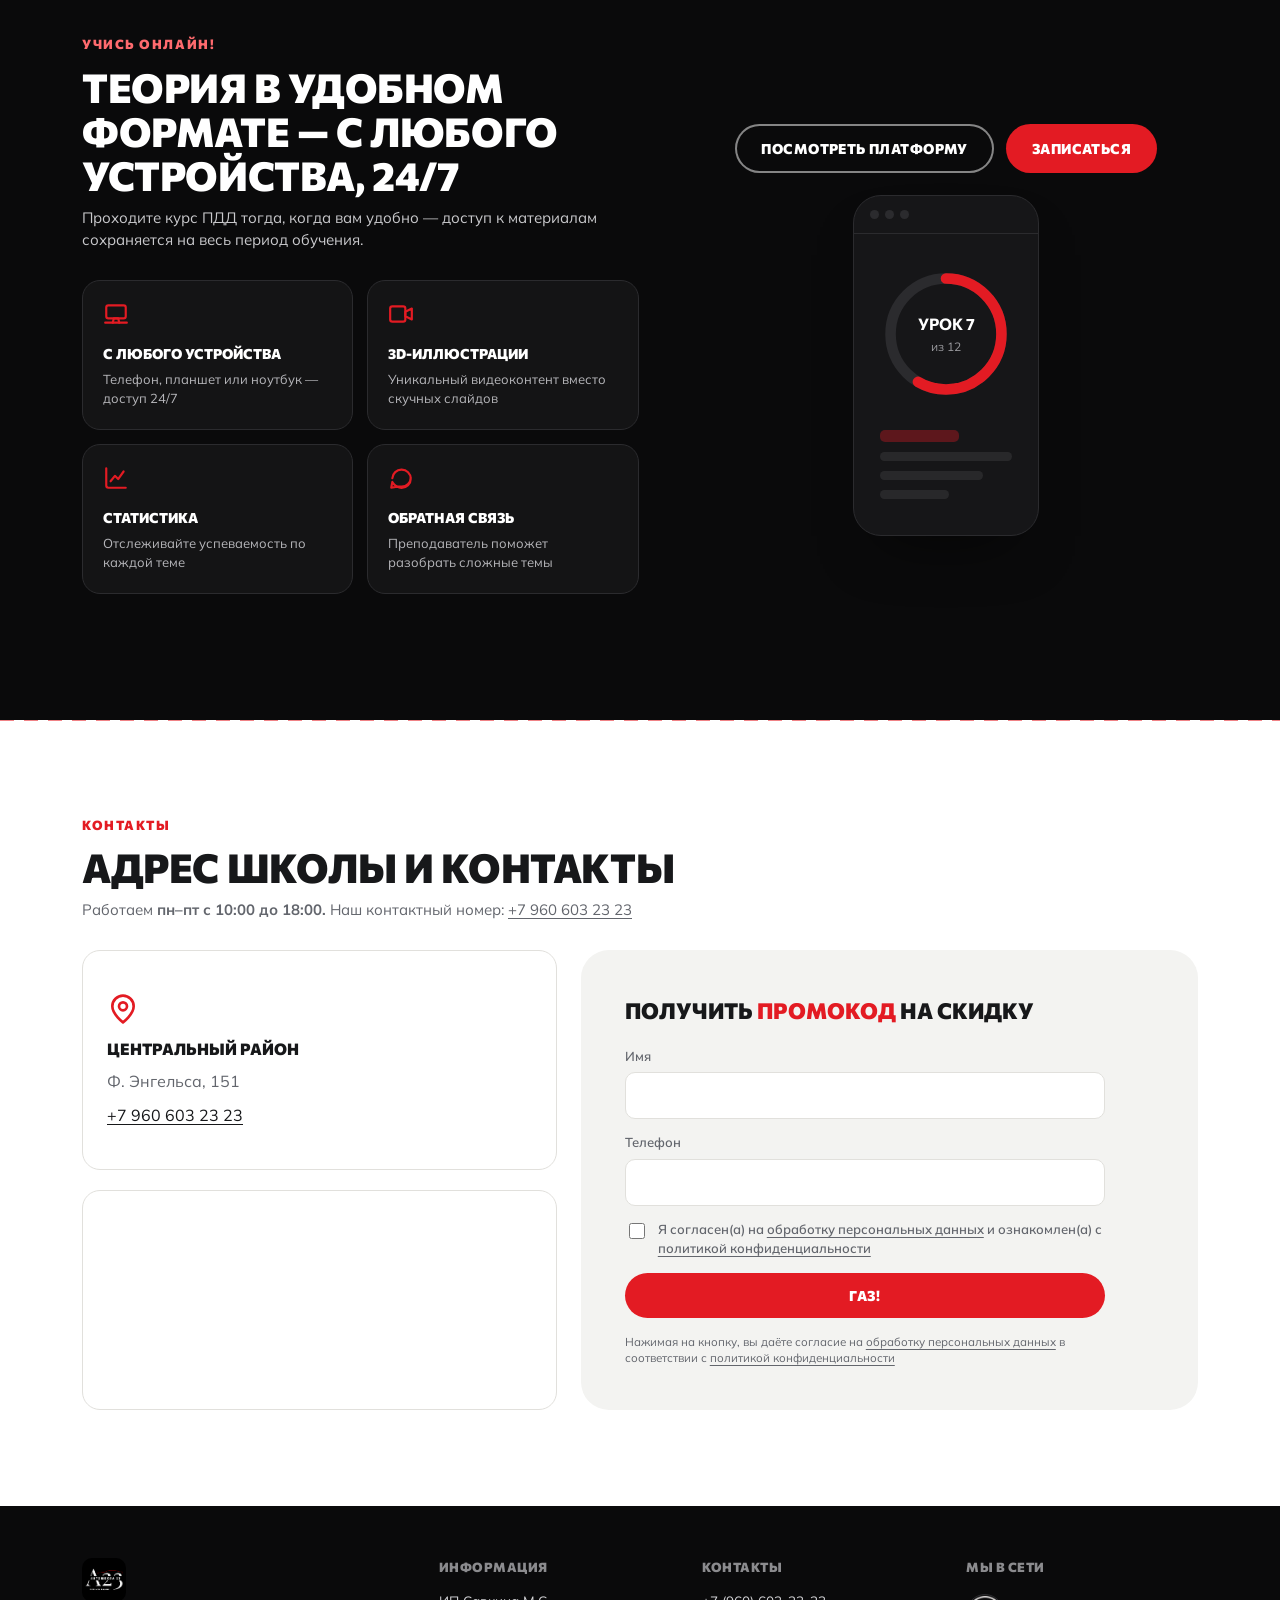
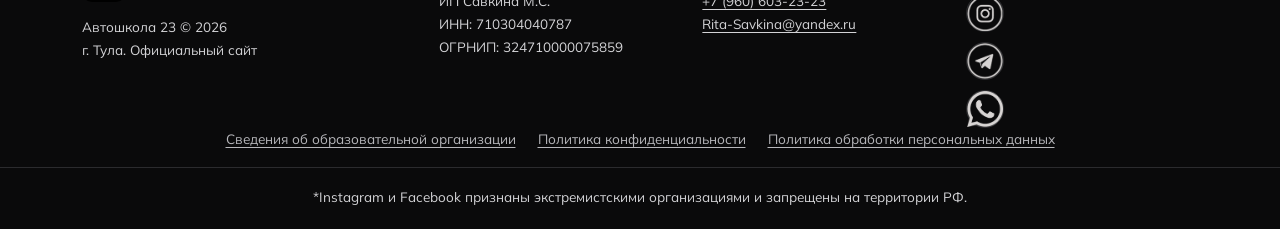
==== commit 02591a58: "Update index.html" ====
--- a/index.html
+++ b/index.html
@@ -654,12 +654,11 @@
   <div class="modal" role="dialog" aria-modal="true" aria-labelledby="modal-title">
     <button class="modal-close" id="modal-close" aria-label="Закрыть">✕</button>
     <h3 id="modal-title" class="modal-title">Забронируйте место в группе</h3>
-    <p class="modal-sub">Внесите свои контактные данные и выберите ближайшую к вам школу — наш менеджер свяжется с вами в рабочее время.</p>
     <form class="lead-form" data-form="modal">
       <label>Имя<input type="text" name="name" required></label>
       <label>Телефон<input type="tel" name="phone" required></label>
       <label class="checkbox-row"><input type="checkbox" required><span>Я согласен(а) на <a href="personal-data-policy.html" target="_blank" rel="noopener" class="link-underline">обработку персональных данных</a> и ознакомлен(а) с <a href="privacy-policy.html" target="_blank" rel="noopener" class="link-underline">политикой конфиденциальности</a></span></label>
-      <button type="submit" class="btn btn-red btn-block">Отправить</button>
+      <button type="submit" class="btn btn-red btn-block">СТАРТУЕМ!</button>
       <p class="consent-note">Нажимая на кнопку, вы даёте согласие на <a href="personal-data-policy.html" target="_blank" rel="noopener" class="link-underline">обработку персональных данных</a> в соответствии с <a href="privacy-policy.html" target="_blank" rel="noopener" class="link-underline">политикой конфиденциальности</a></p>
     </form>
     <div class="modal-success" id="modal-success">
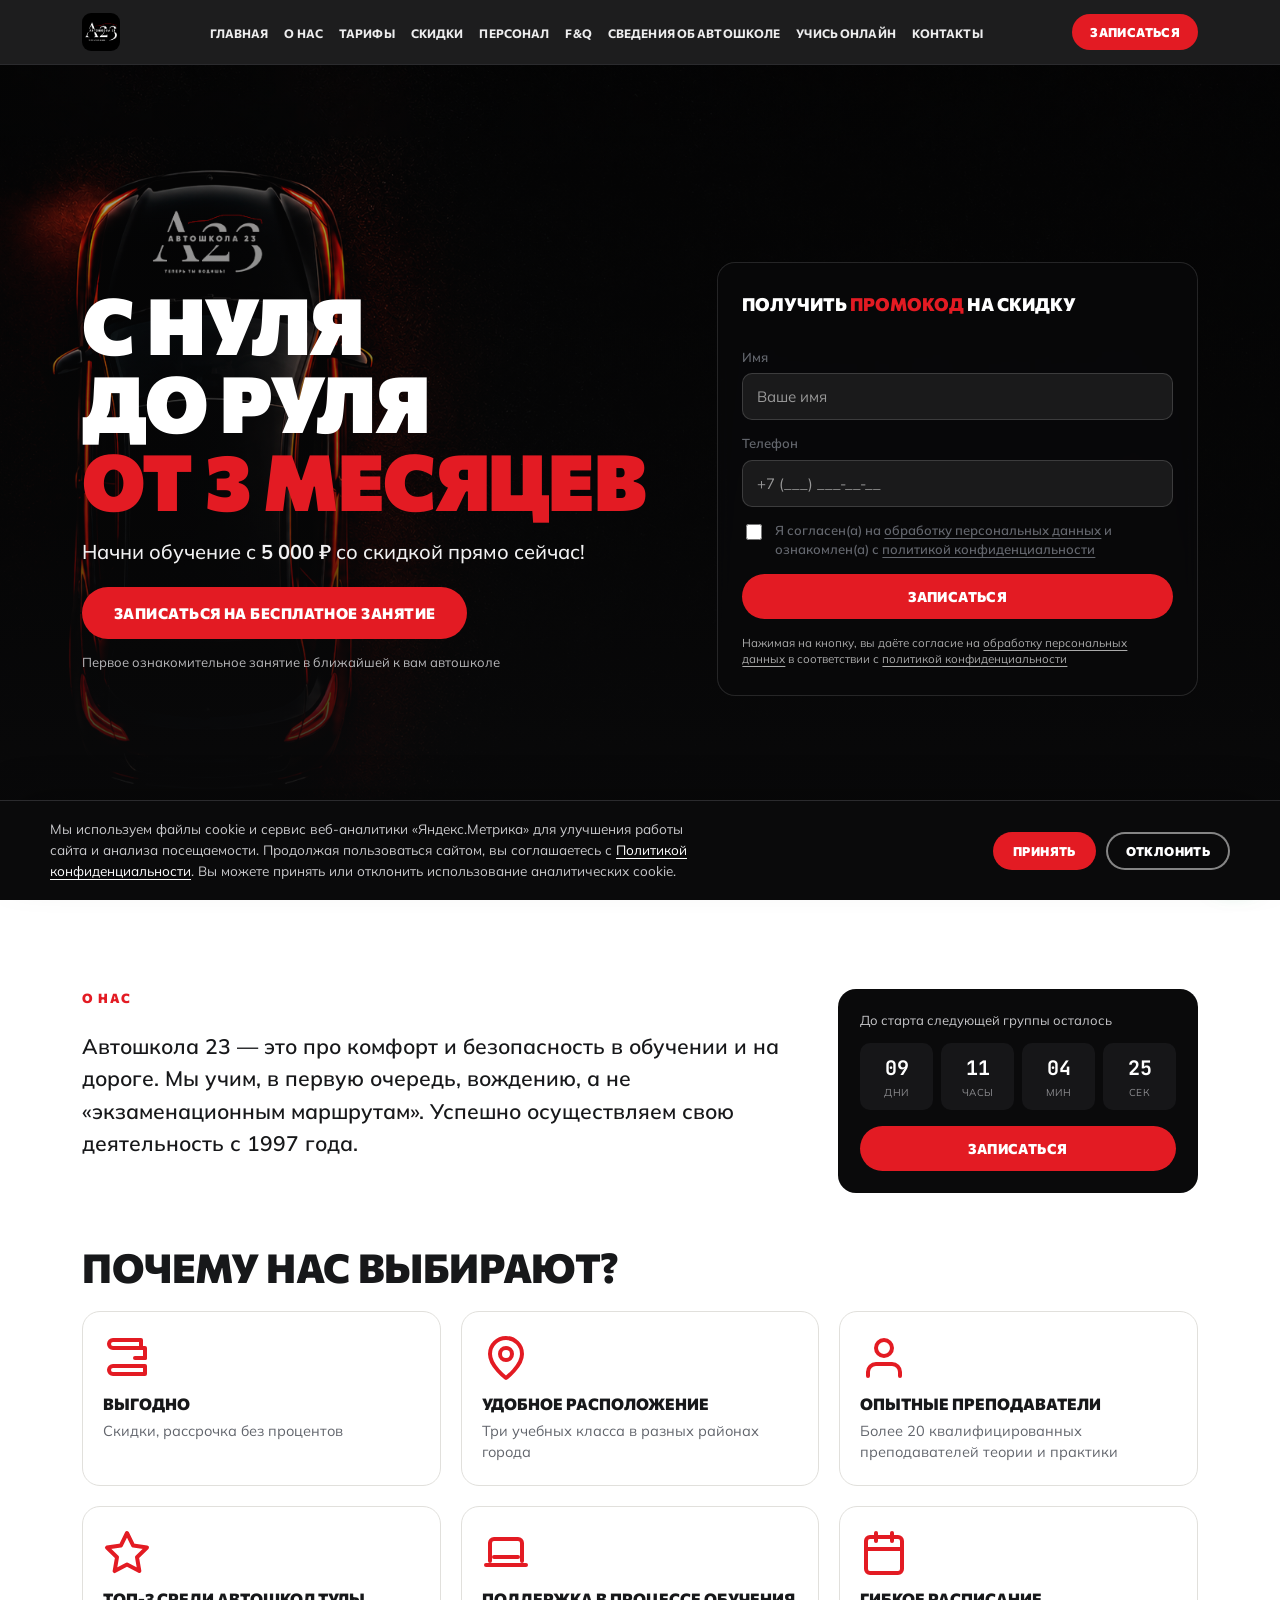
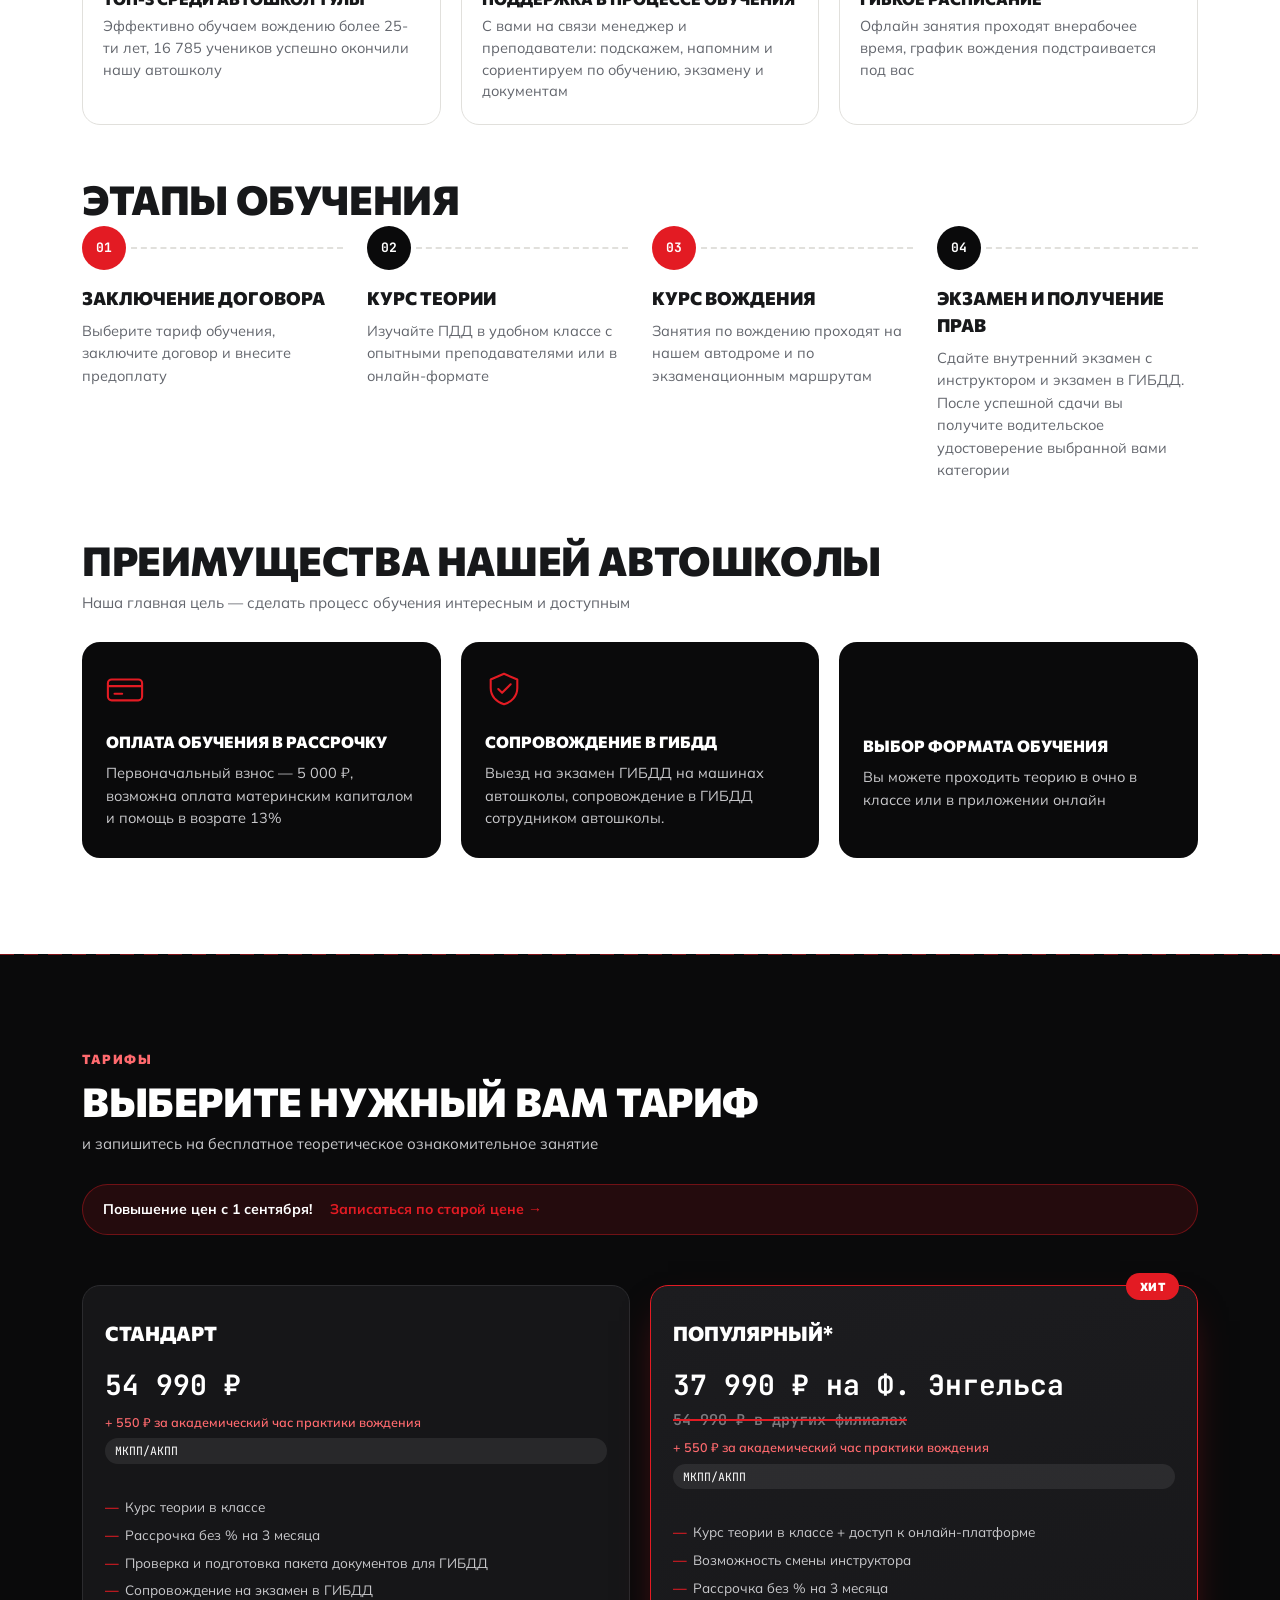
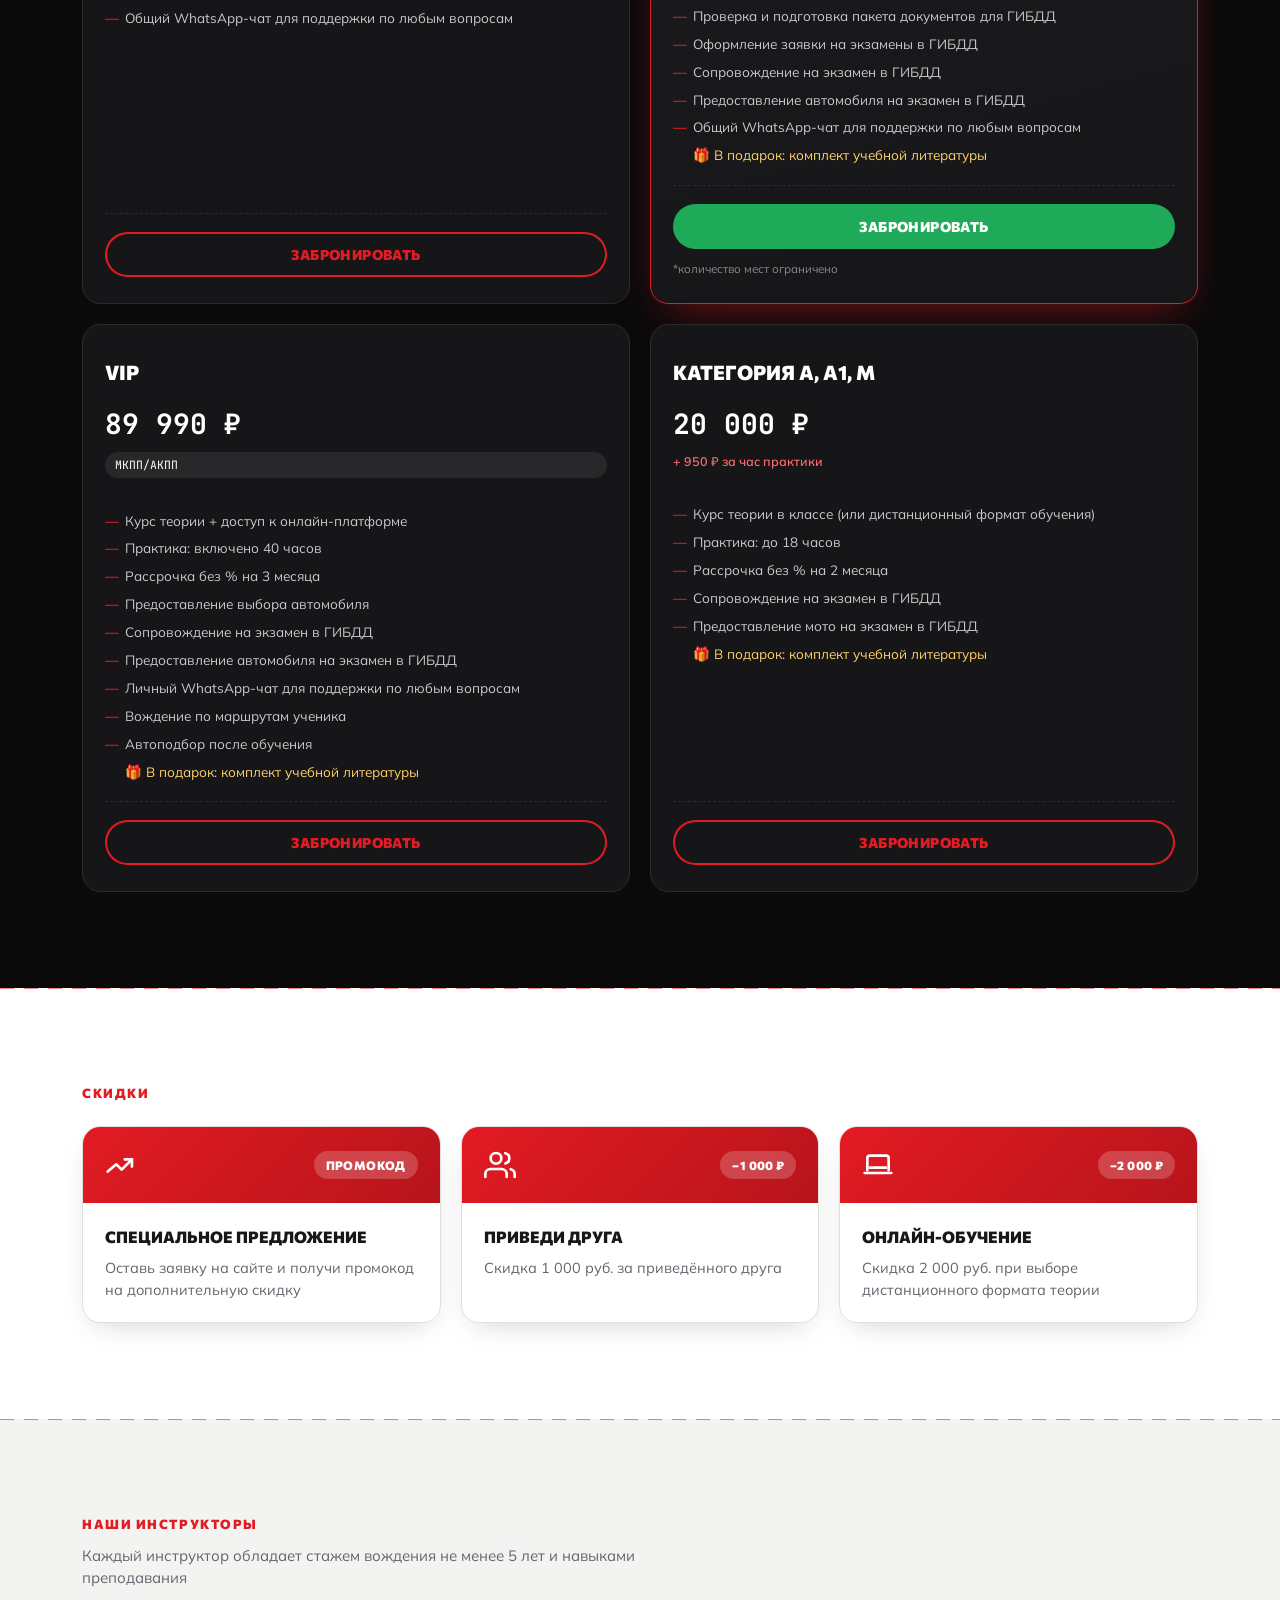
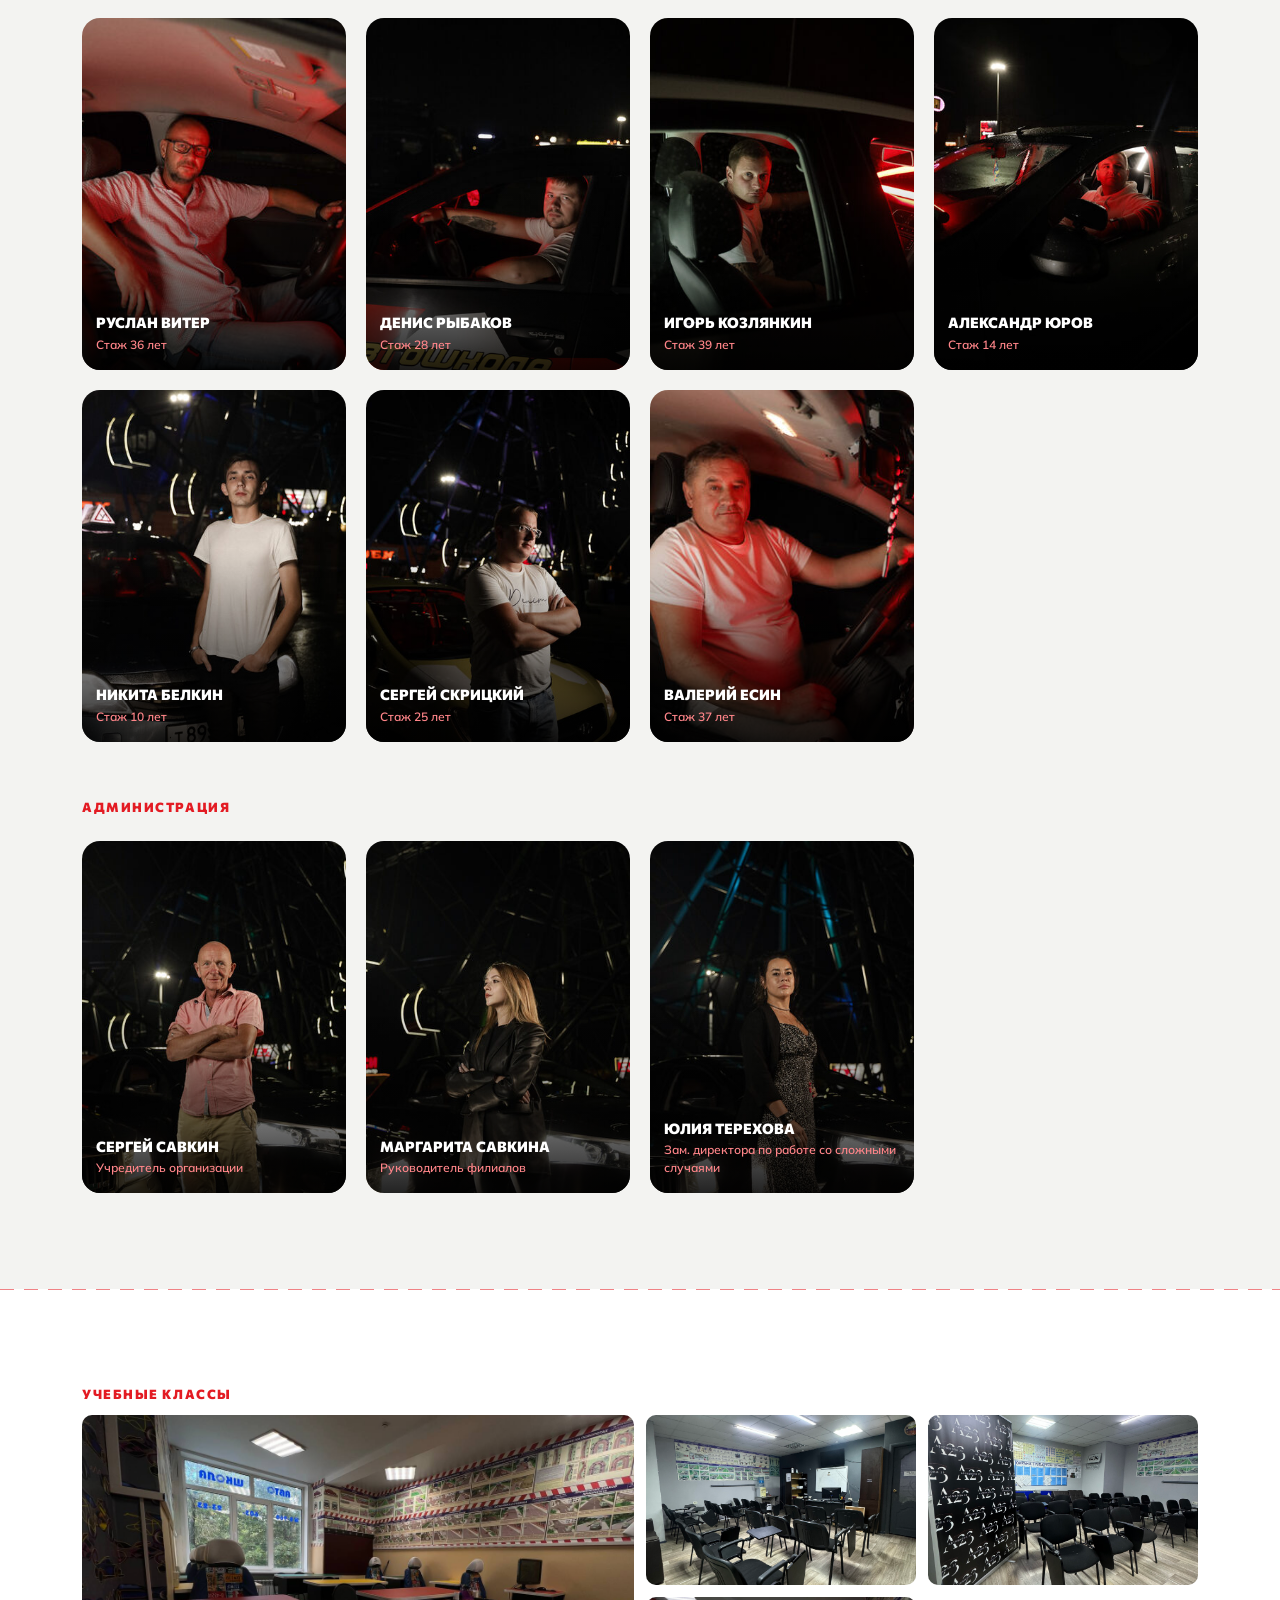
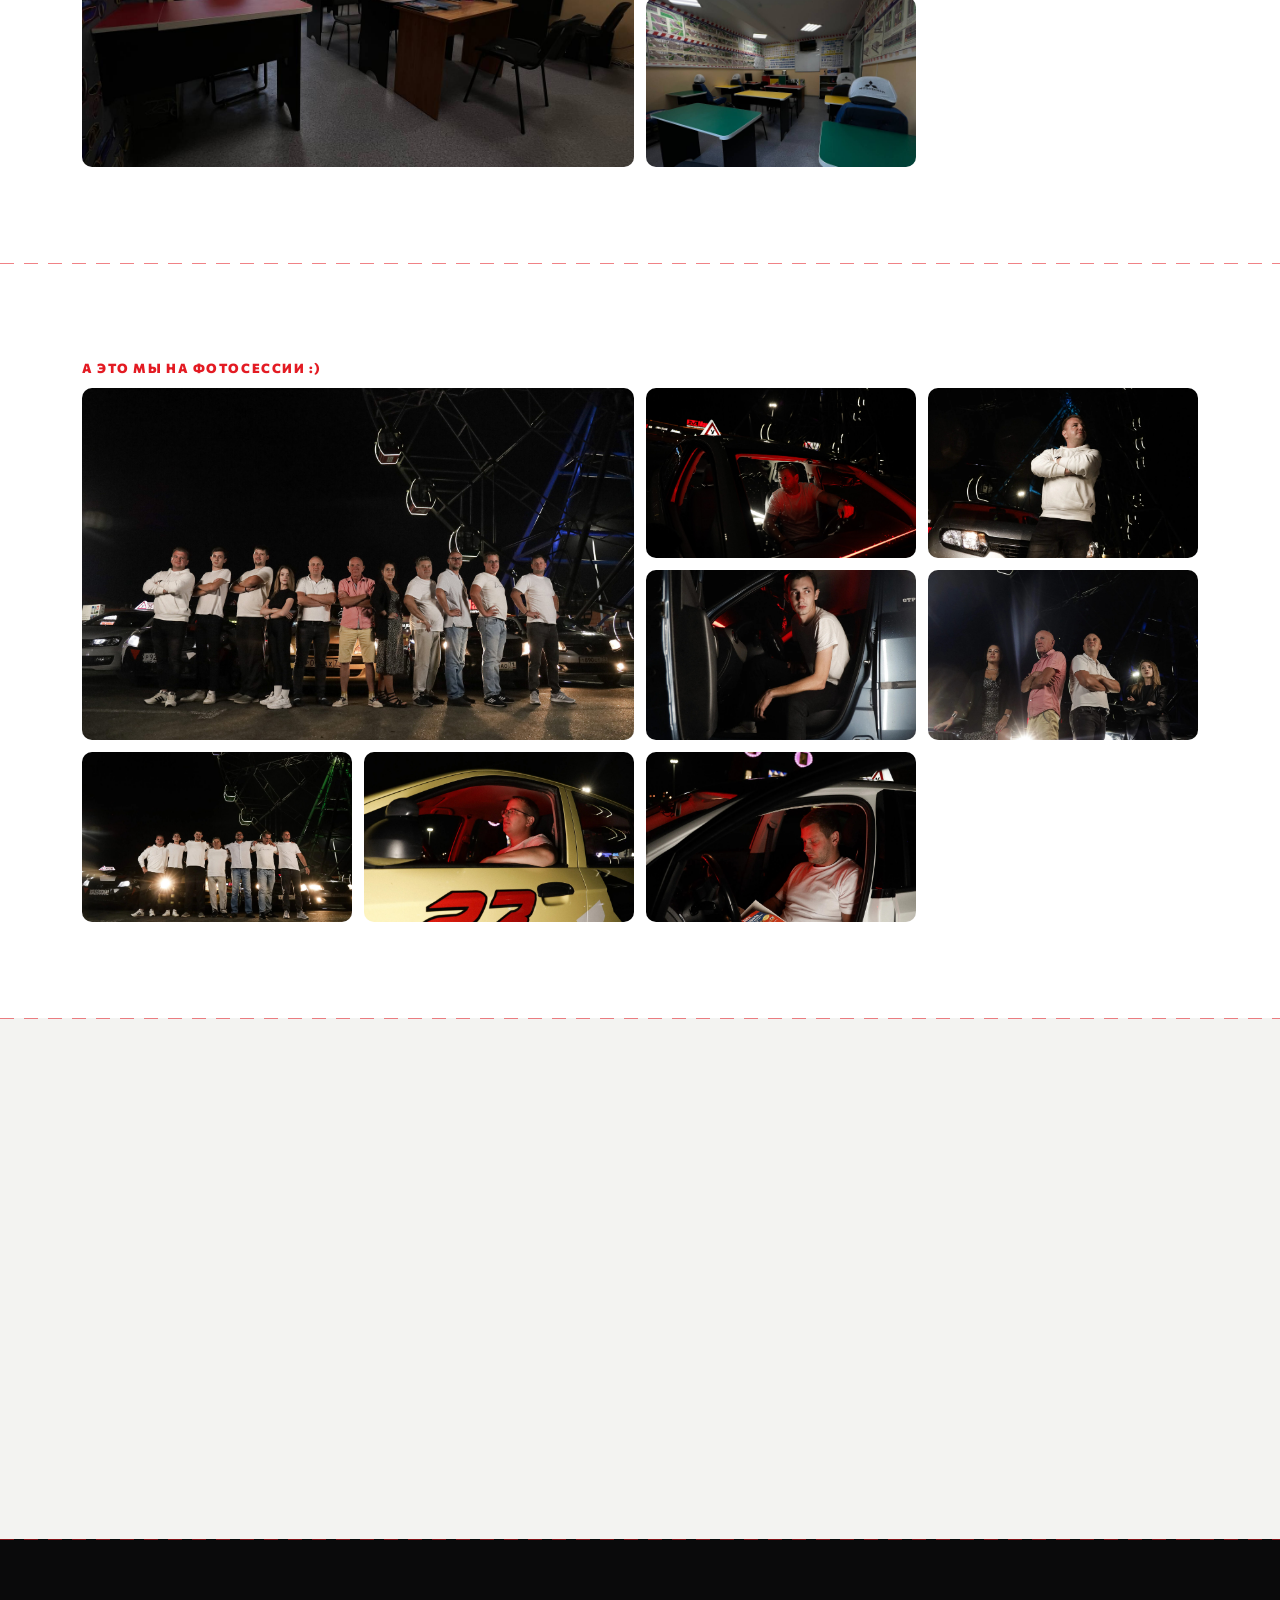
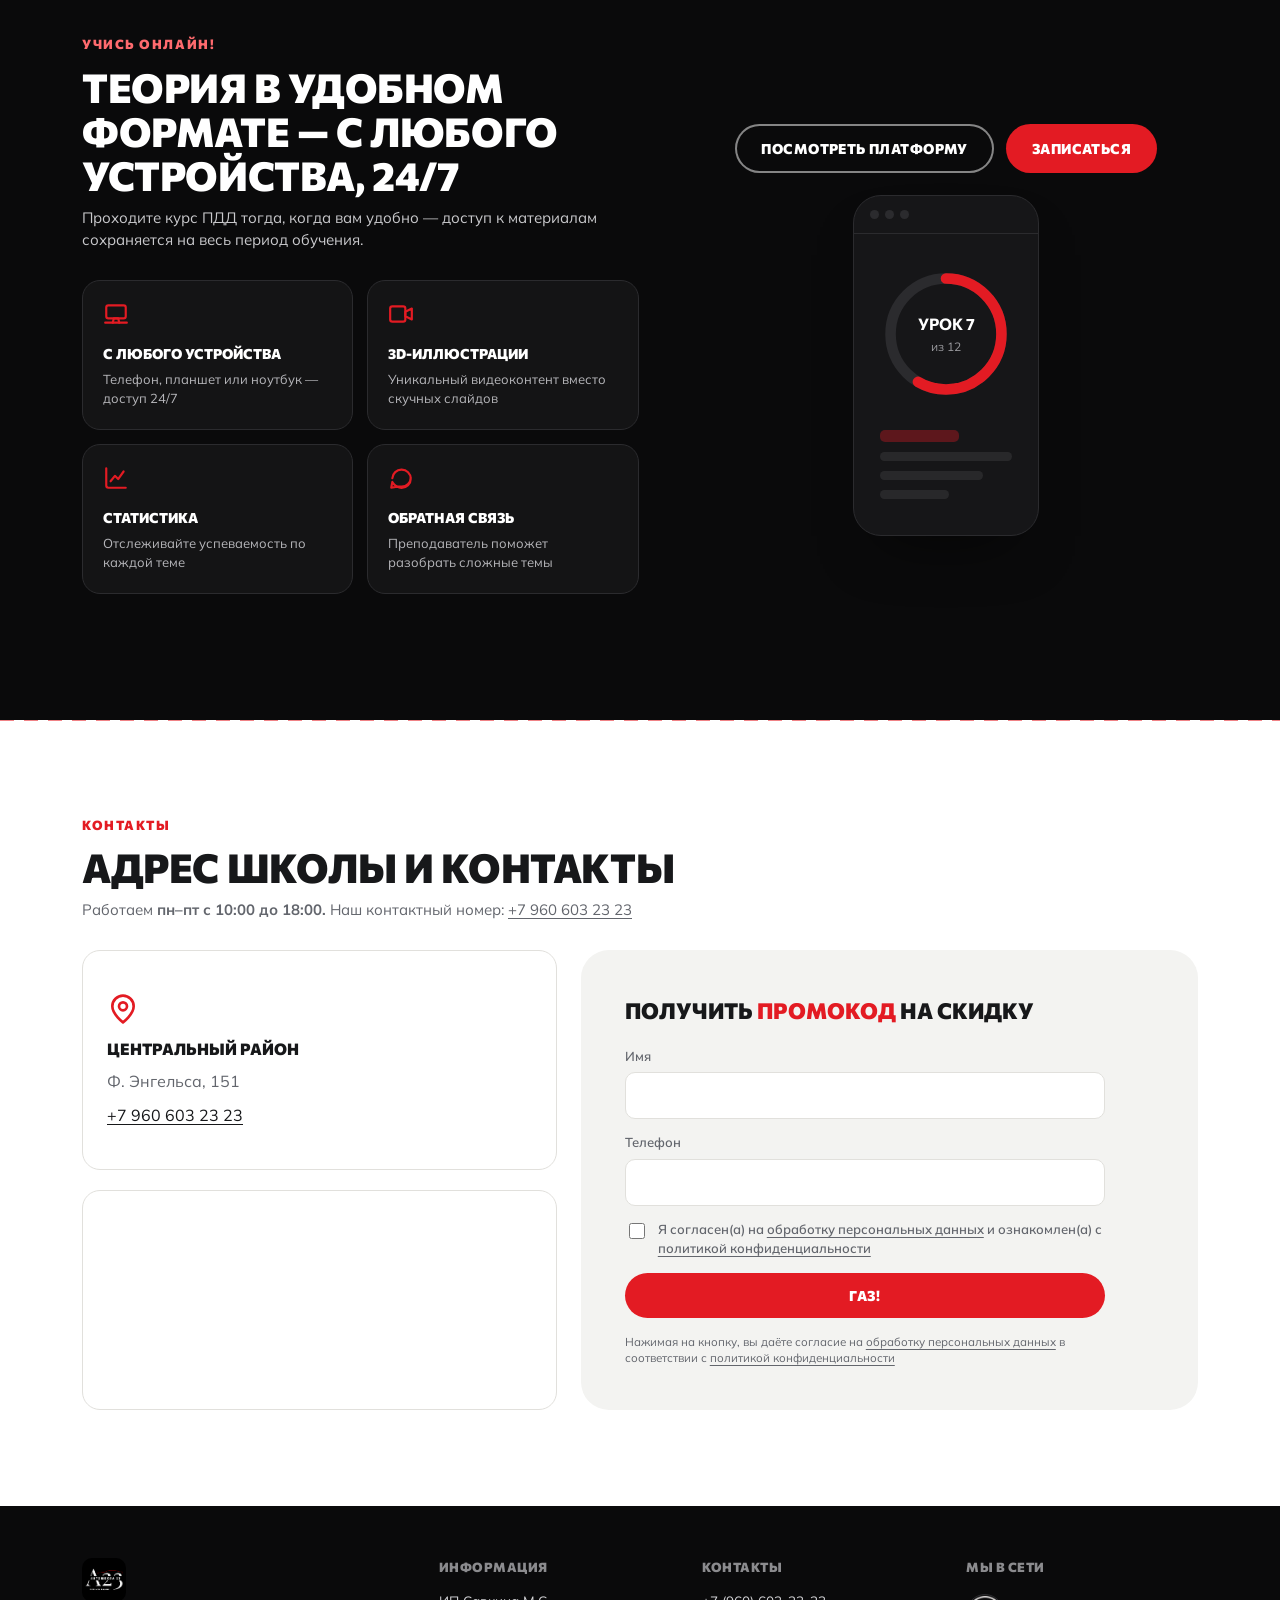
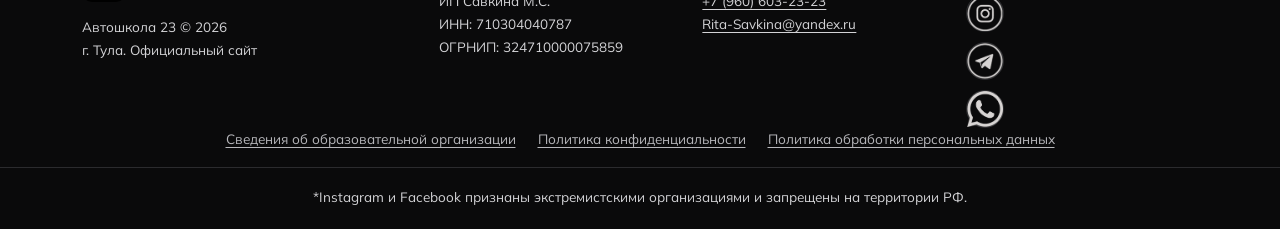
==== commit 90ec7479: "Update index.html" ====
--- a/index.html
+++ b/index.html
@@ -663,6 +663,7 @@
     </form>
     <div class="modal-success" id="modal-success">
       <p>Заявка принята ✅ Мы свяжемся с вами в ближайшее время</p>
+      <img src="images/legend.png" alt="ЛЕГЕНДА" loading="lazy" onerror="this.closest('.bento-item').classList.add('no-photo')">
     </div>
   </div>
 </div>
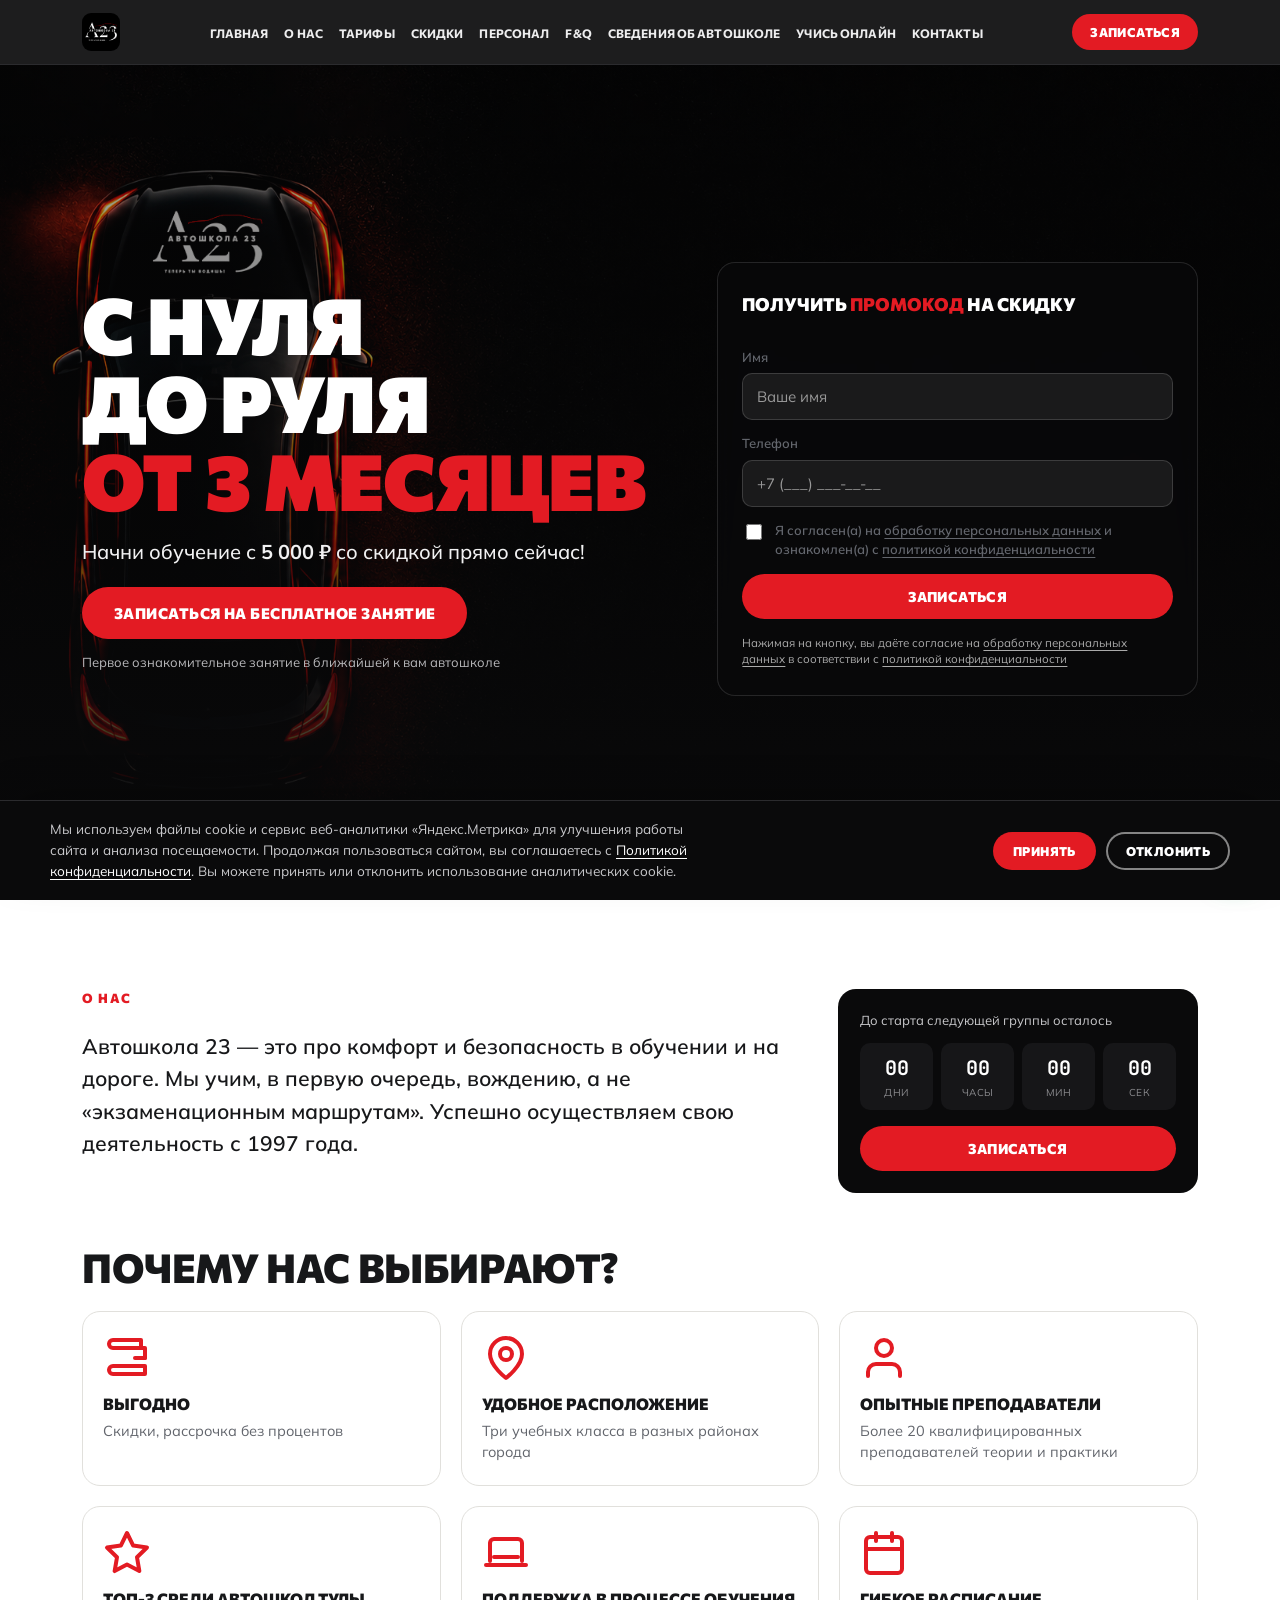
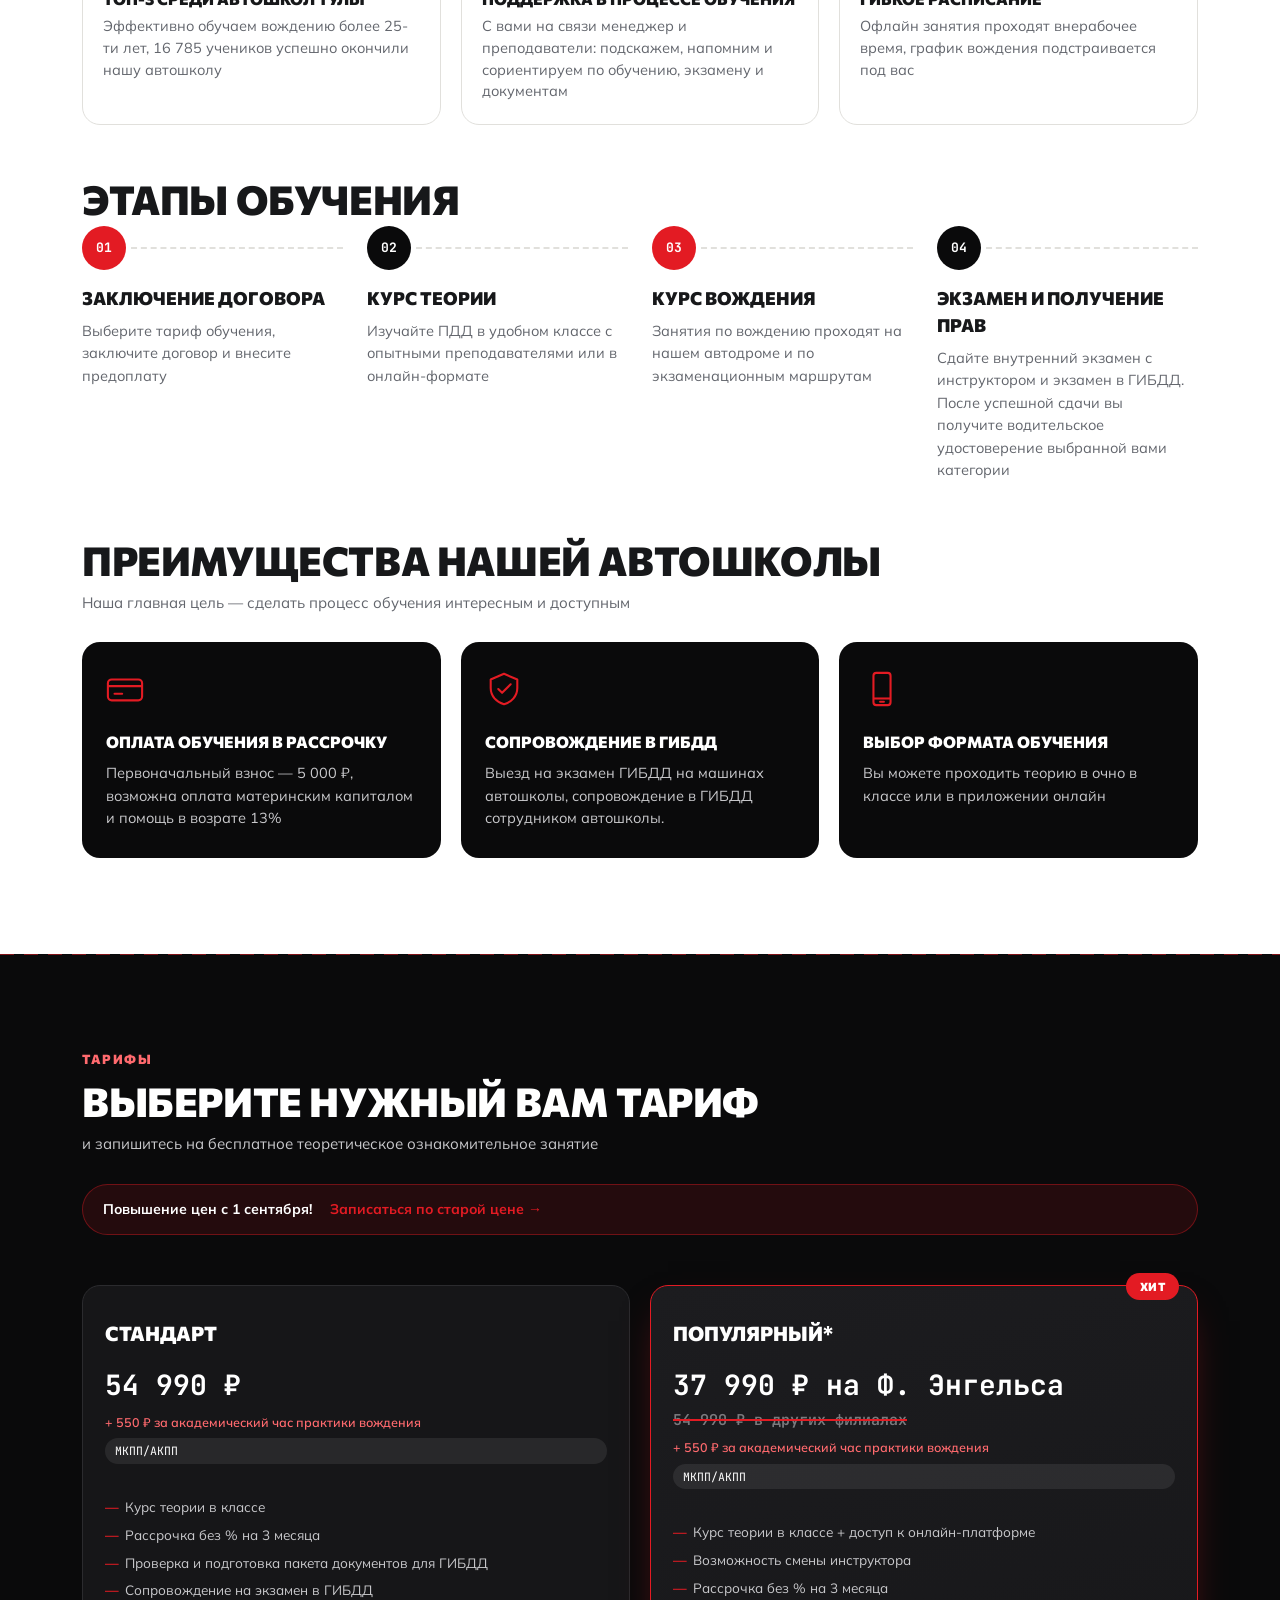
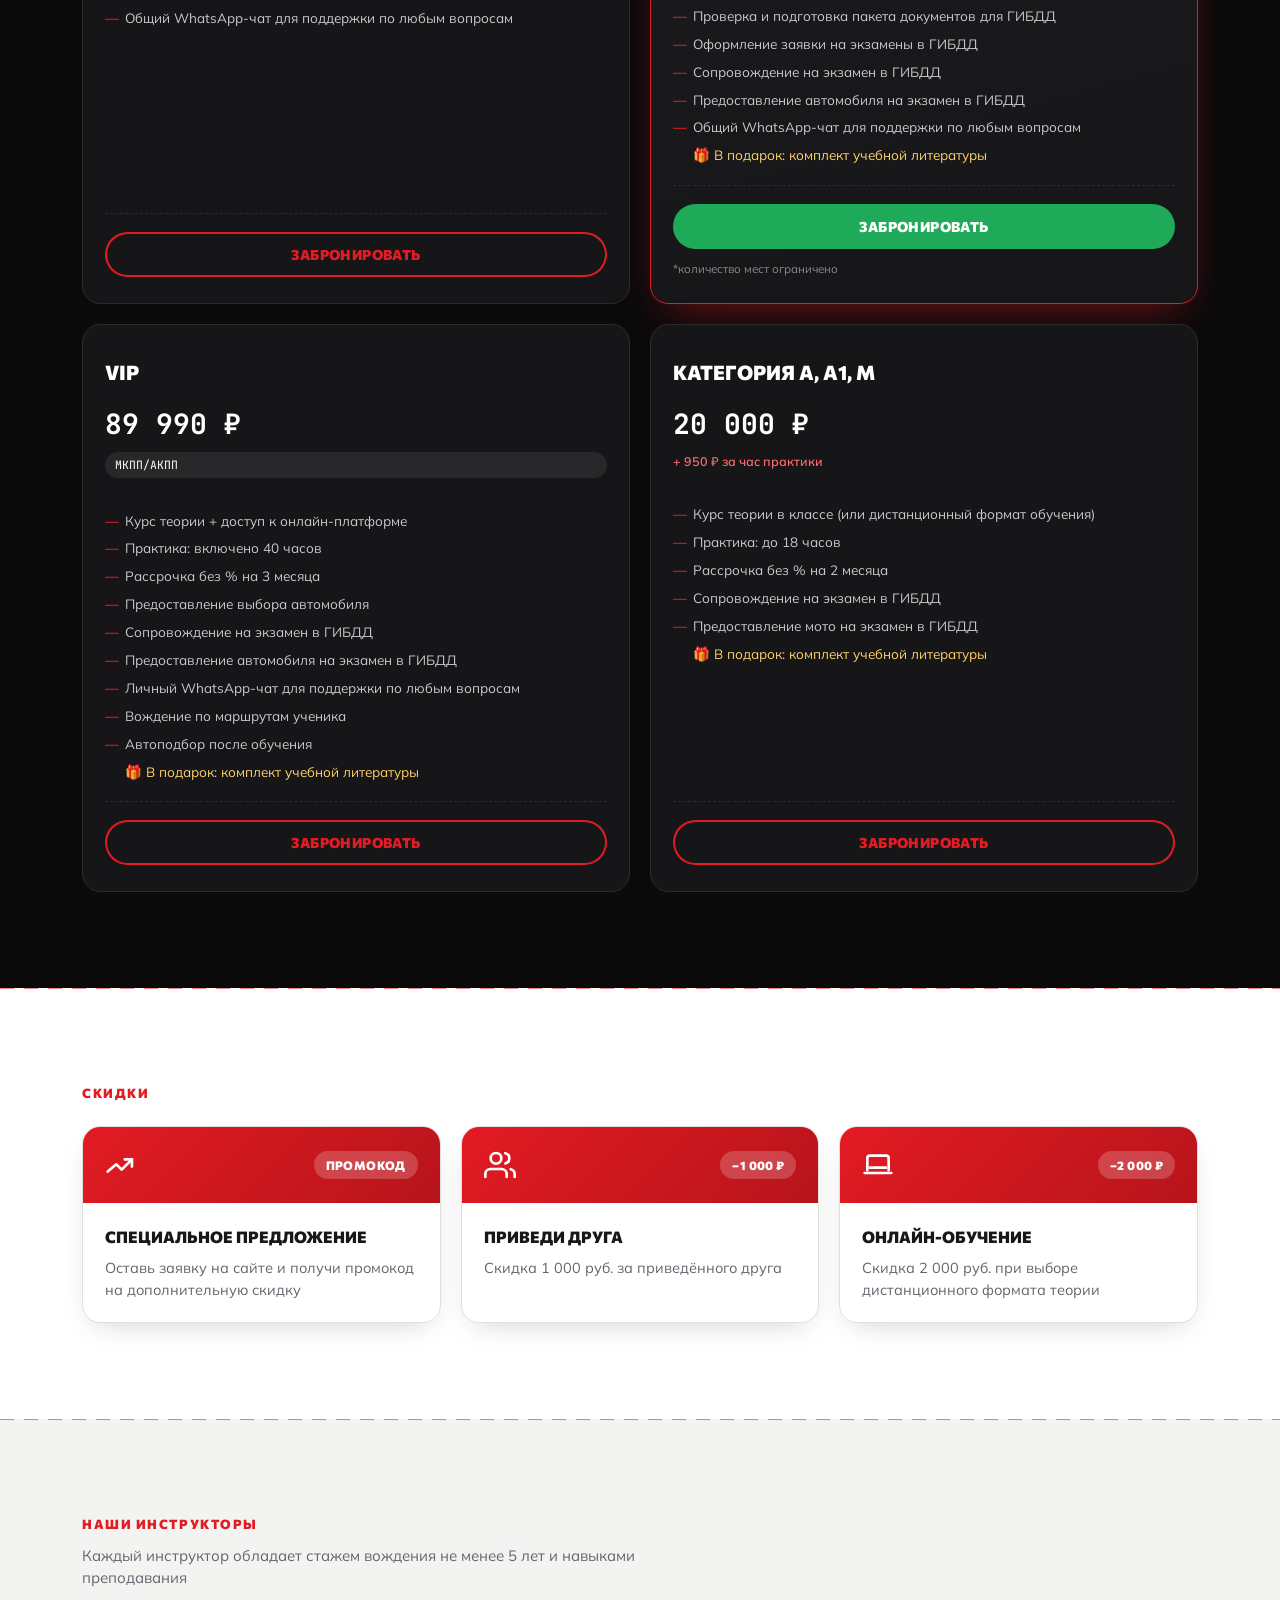
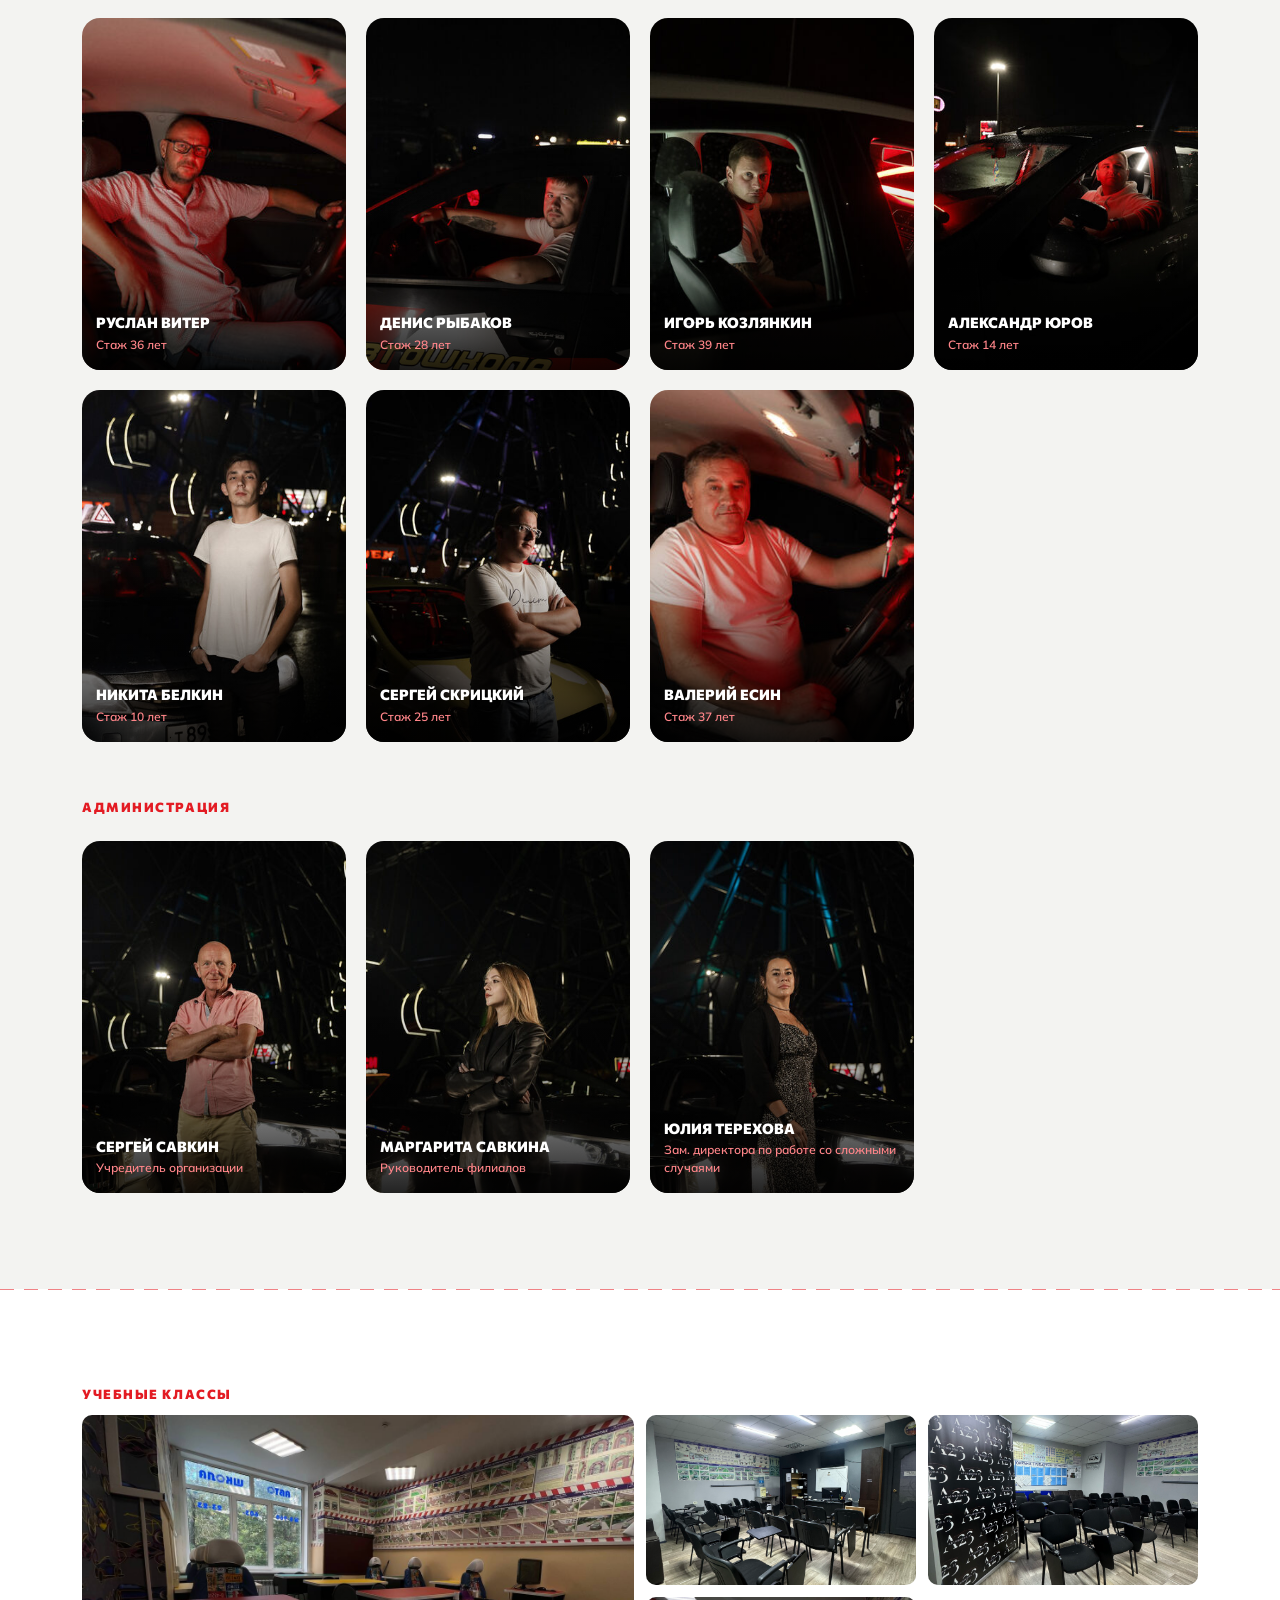
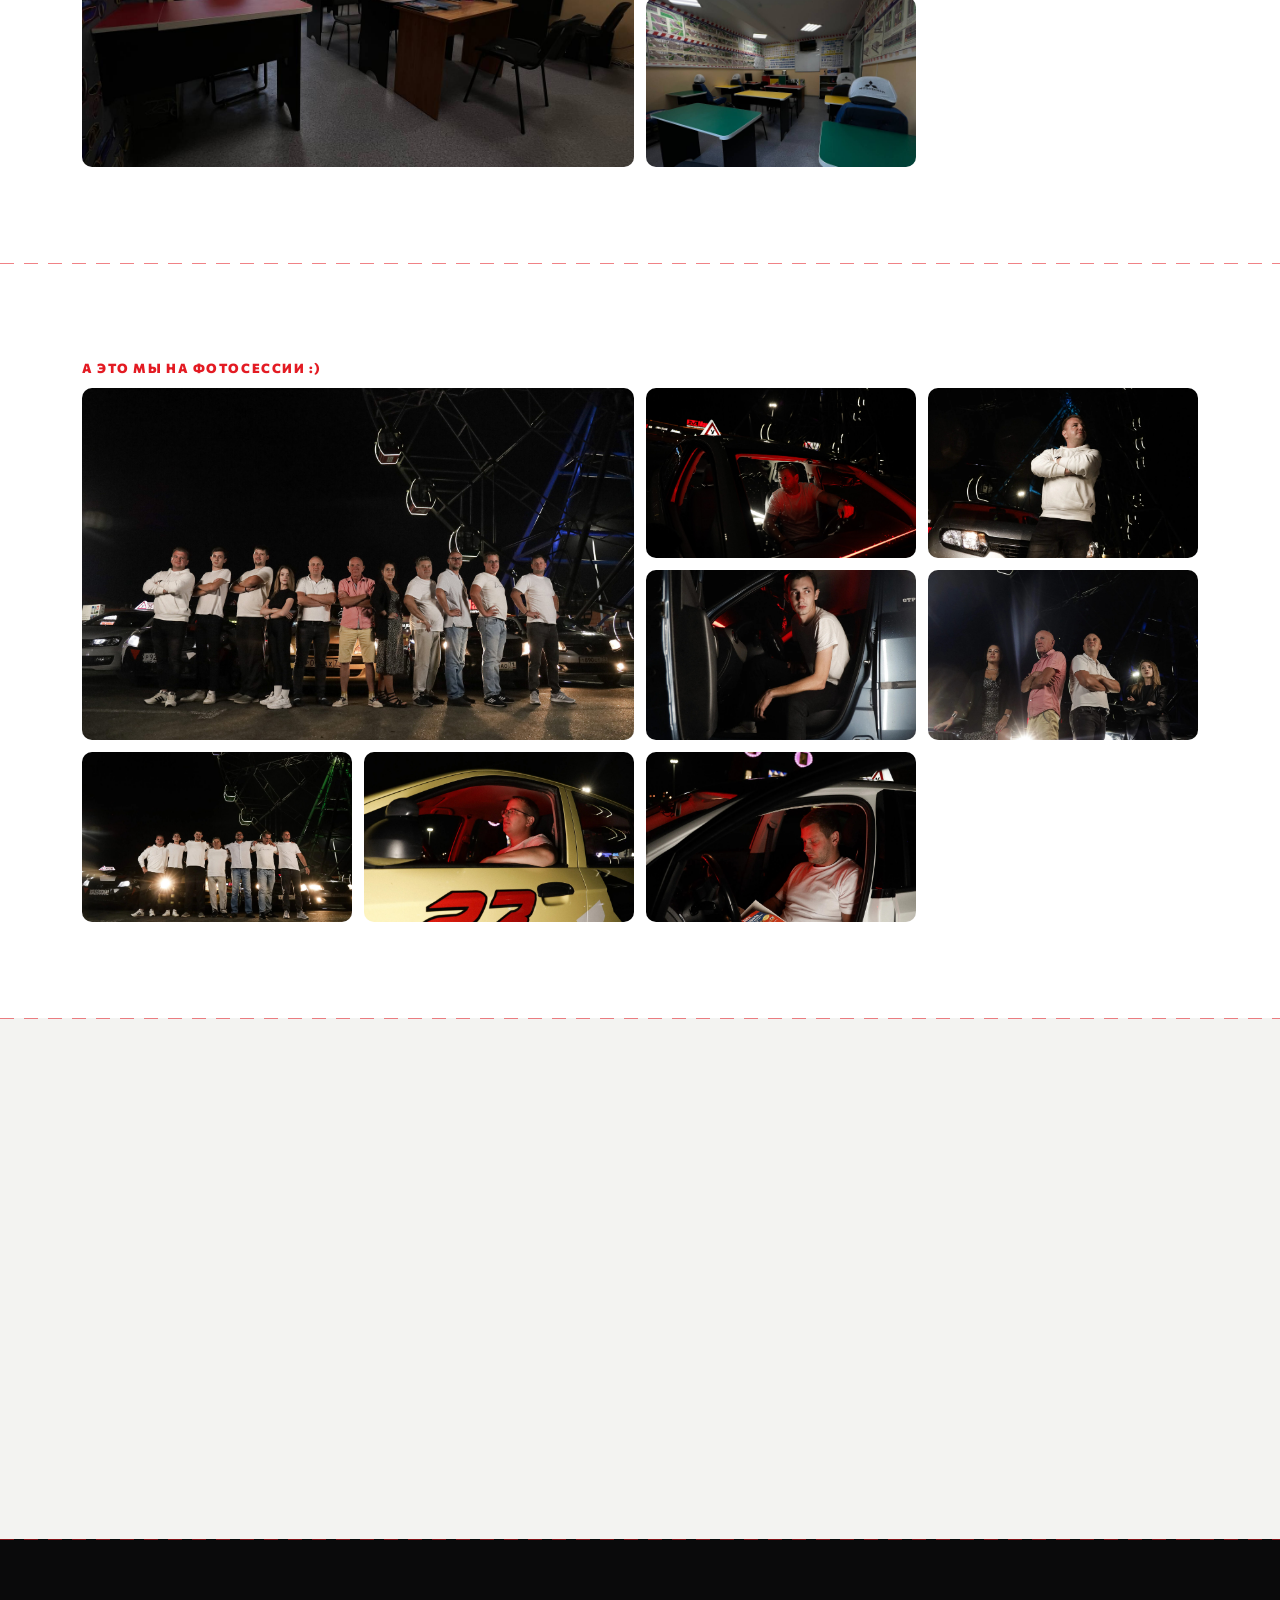
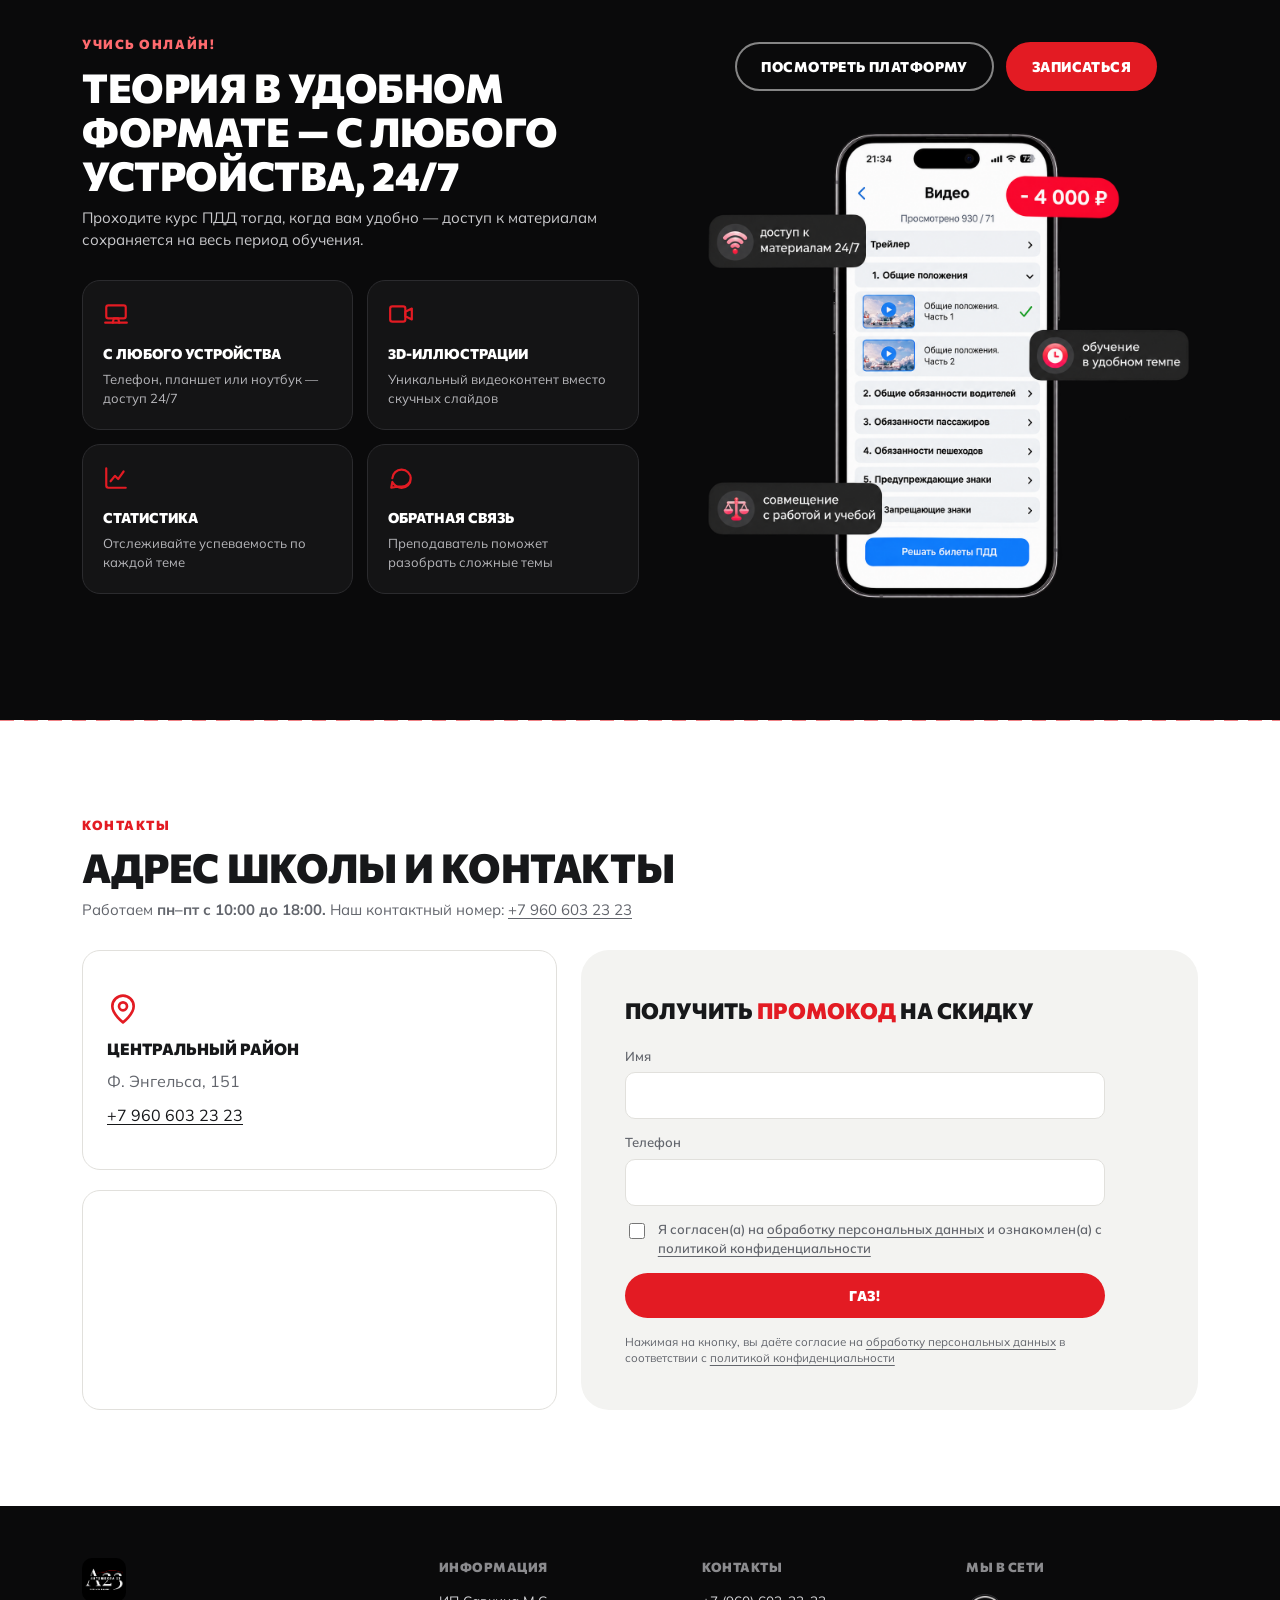
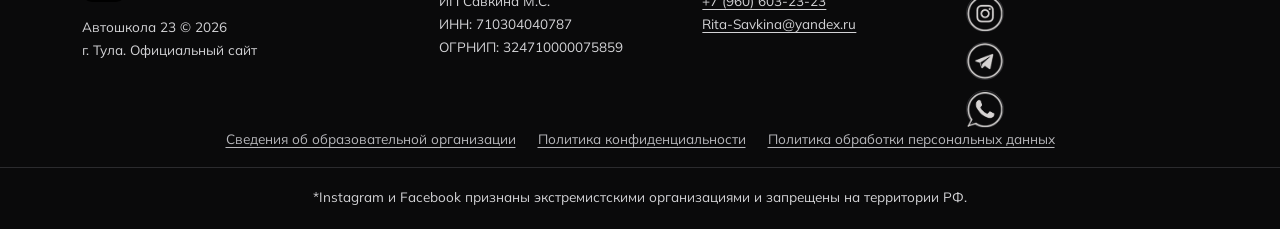
==== commit 31619181: "Update index.html" ====
--- a/index.html
+++ b/index.html
@@ -108,7 +108,7 @@
       <p class="eyebrow">О нас</p>
       <p class="lede">Автошкола 23 — это про комфорт и безопасность в обучении и на дороге. Мы учим, в первую очередь, вождению, а не «экзаменационным маршрутам». Успешно осуществляем свою деятельность с 1997&nbsp;года.</p>
     </div>
-    <div class="countdown" id="countdown" data-target="">
+    <div class="countdown" id="countdown" data-target="2026-09-10T10:00:00">
       <div class="countdown-label">До старта следующей группы осталось</div>
       <div class="countdown-grid">
         <div class="countdown-cell"><span data-cd="days">00</span><small>дни</small></div>
@@ -197,7 +197,7 @@
         <p>Выезд на экзамен ГИБДД на машинах автошколы, сопровождение в ГИБДД сотрудником автошколы.</p>
       </div>
       <div class="advantage-card">
-        <svg class="why-icon" viewBox="0 0 40 40" fill="none"><rect x="2" y="10" width="36" height="22" rx="4"  stroke-linecap="round" stroke-linejoin="round"><rect x="3" y="4" width="18" height="18" rx="2" ry="2"/><line x1="16" y1="2" x2="16" y2="6"/><line x1="8" y1="2" x2="8" y2="6"/><line x1="3" y1="10" x2="21" y2="10"/></svg>
+        <svg class="adv-icon" viewBox="0 0 40 40" fill="none"><rect x="11" y="3" width="18" height="34" rx="3" stroke="#E31B23" stroke-width="2.2"/><path d="M11 30H29" stroke="#E31B23" stroke-width="2.2"/><path d="M18 33.5H22" stroke="#E31B23" stroke-width="2.2" stroke-linecap="round"/></svg>
         <h3>Выбор формата обучения</h3>
         <p>Вы можете проходить теорию в очно в классе или в приложении онлайн</p>
       </div>
@@ -250,7 +250,7 @@
           </div>
           <div class="tariff-pricing">
             <div class="tariff-price">37 990 ₽ на Ф. Энгельса</div>
-            <div class="tariff-price-old">54 990 ₽ в других филиалах</div>
+            <div class="tariff-price-old"><span class="tariff-price-old-value">54 990 ₽</span> в других филиалах</div>
             <span class="tariff-note">+ 550 ₽ за академический час практики вождения</span>
             <span class="tariff-tag">МКПП/АКПП</span>
           </div>
@@ -557,24 +557,7 @@
         <button class="btn btn-red" data-open-modal="a23">Записаться</button>
       </div>
       <div class="online-visual" aria-hidden="true">
-        <div class="browser-mock">
-          <div class="browser-mock-top"><span></span><span></span><span></span></div>
-          <div class="browser-mock-body">
-            <div class="online-ring">
-              <svg viewBox="0 0 100 100">
-                <circle class="ring-track" cx="50" cy="50" r="42"/>
-                <circle class="ring-progress" cx="50" cy="50" r="42"/>
-              </svg>
-              <div class="online-ring-label"><strong>Урок 7</strong><span>из 12</span></div>
-            </div>
-            <div class="browser-mock-lines">
-              <div class="mock-line mock-line--title"></div>
-              <div class="mock-line"></div>
-              <div class="mock-line" style="width:78%"></div>
-              <div class="mock-line" style="width:52%"></div>
-            </div>
-          </div>
-        </div>
+        <img src="images/phone.png" alt="" class="online-phone-img">
       </div>
     </div>
   </div>
